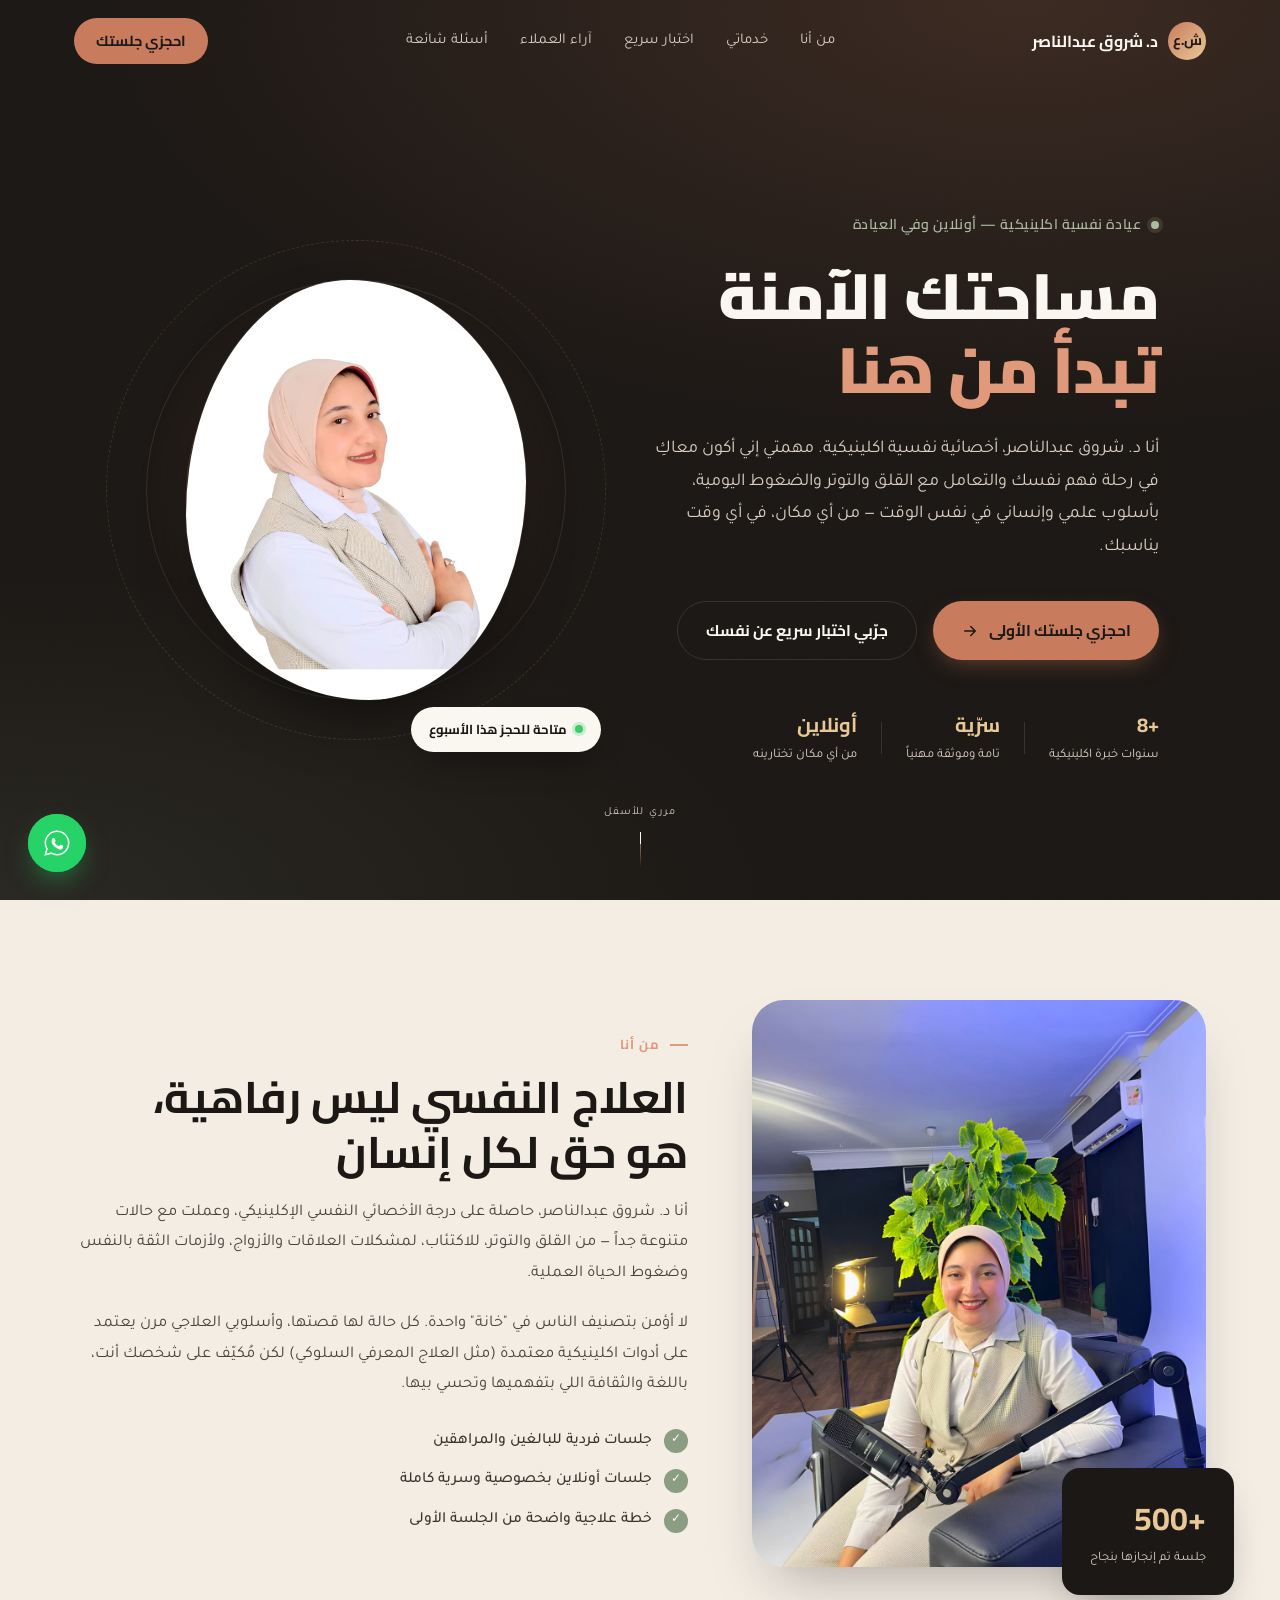
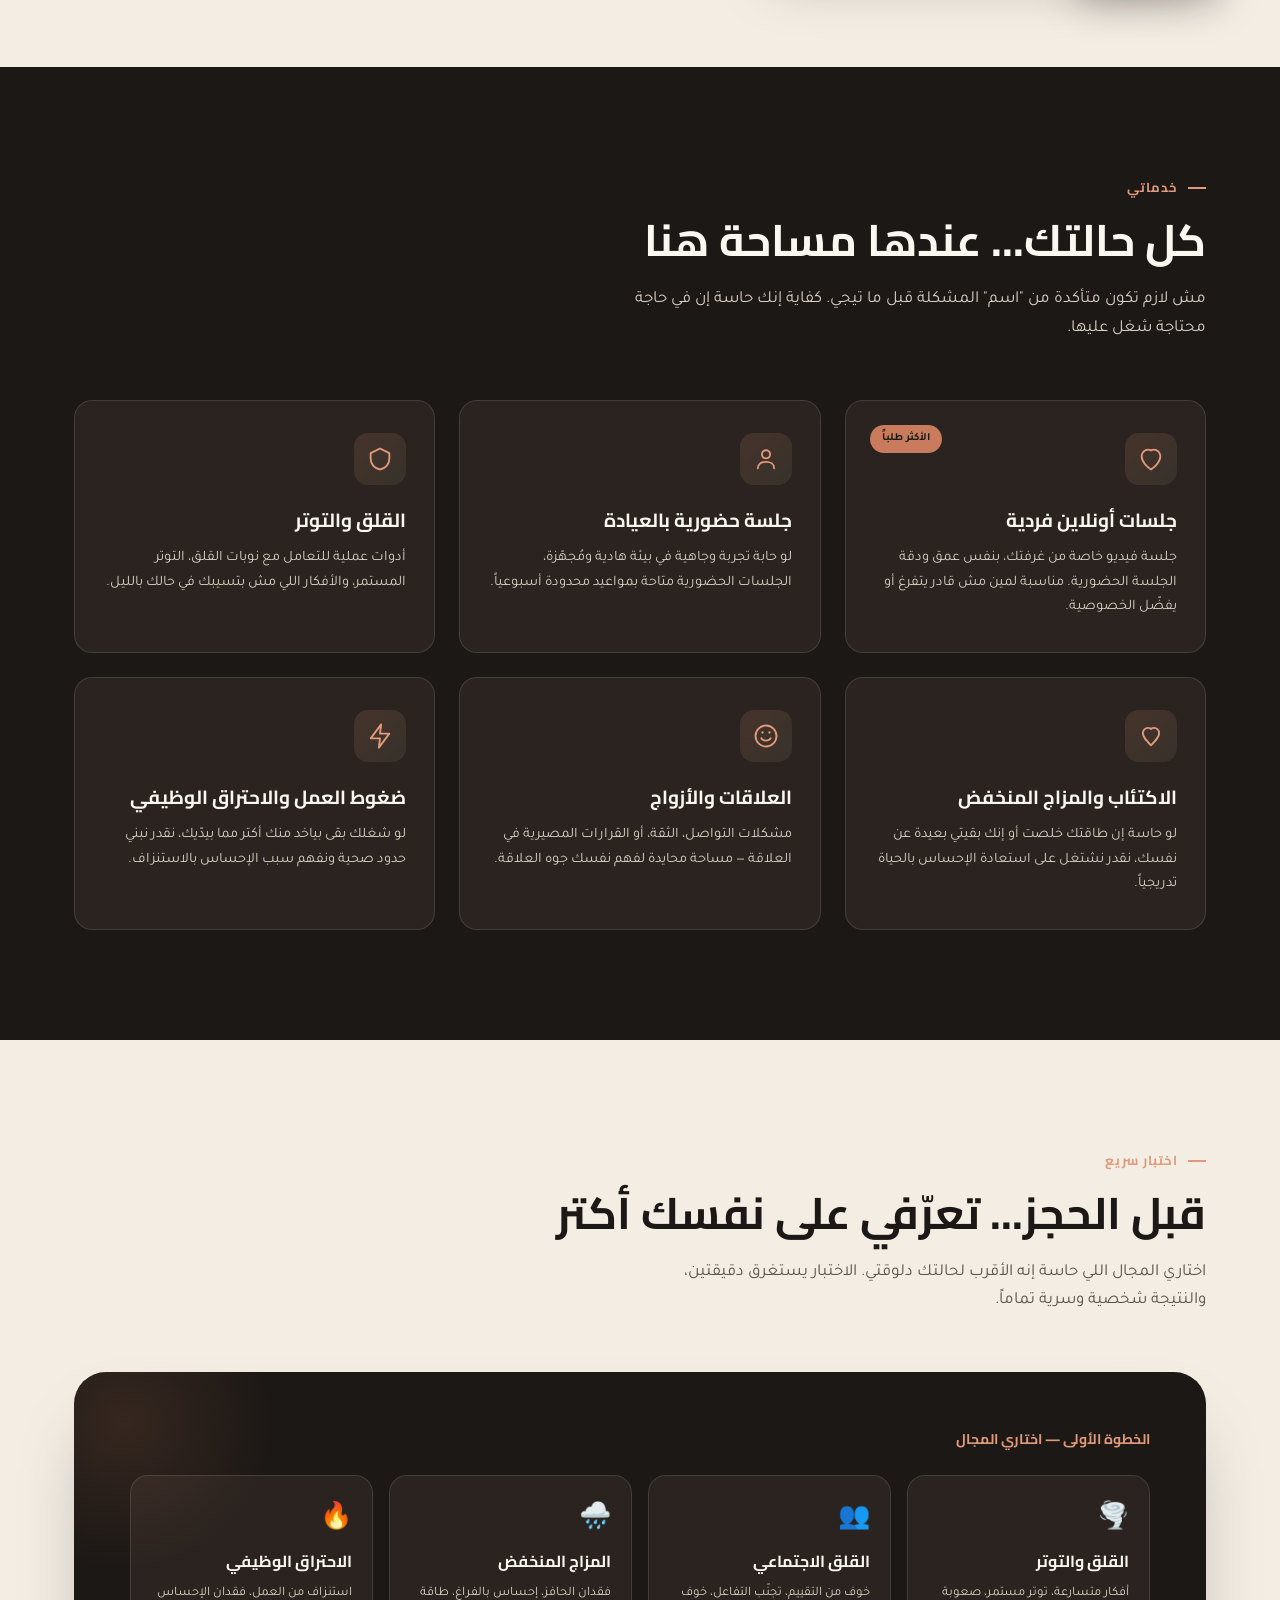
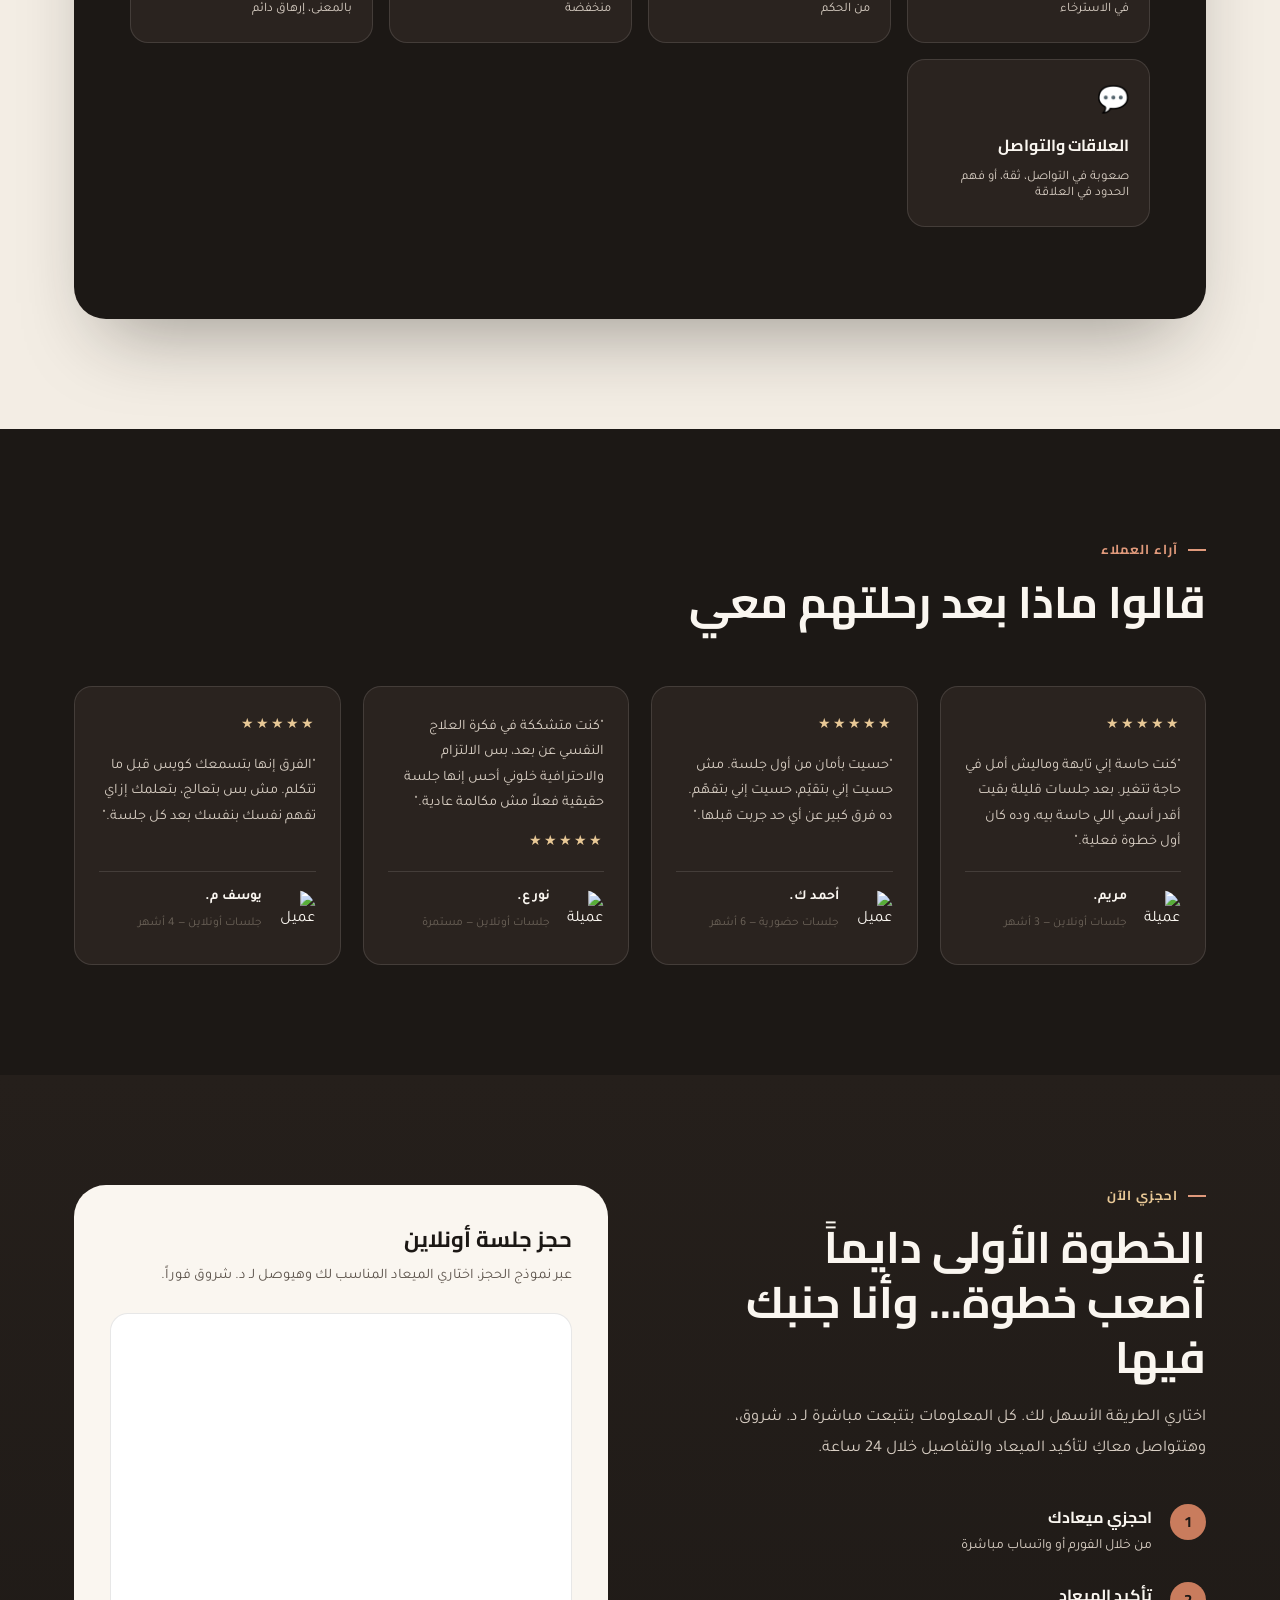
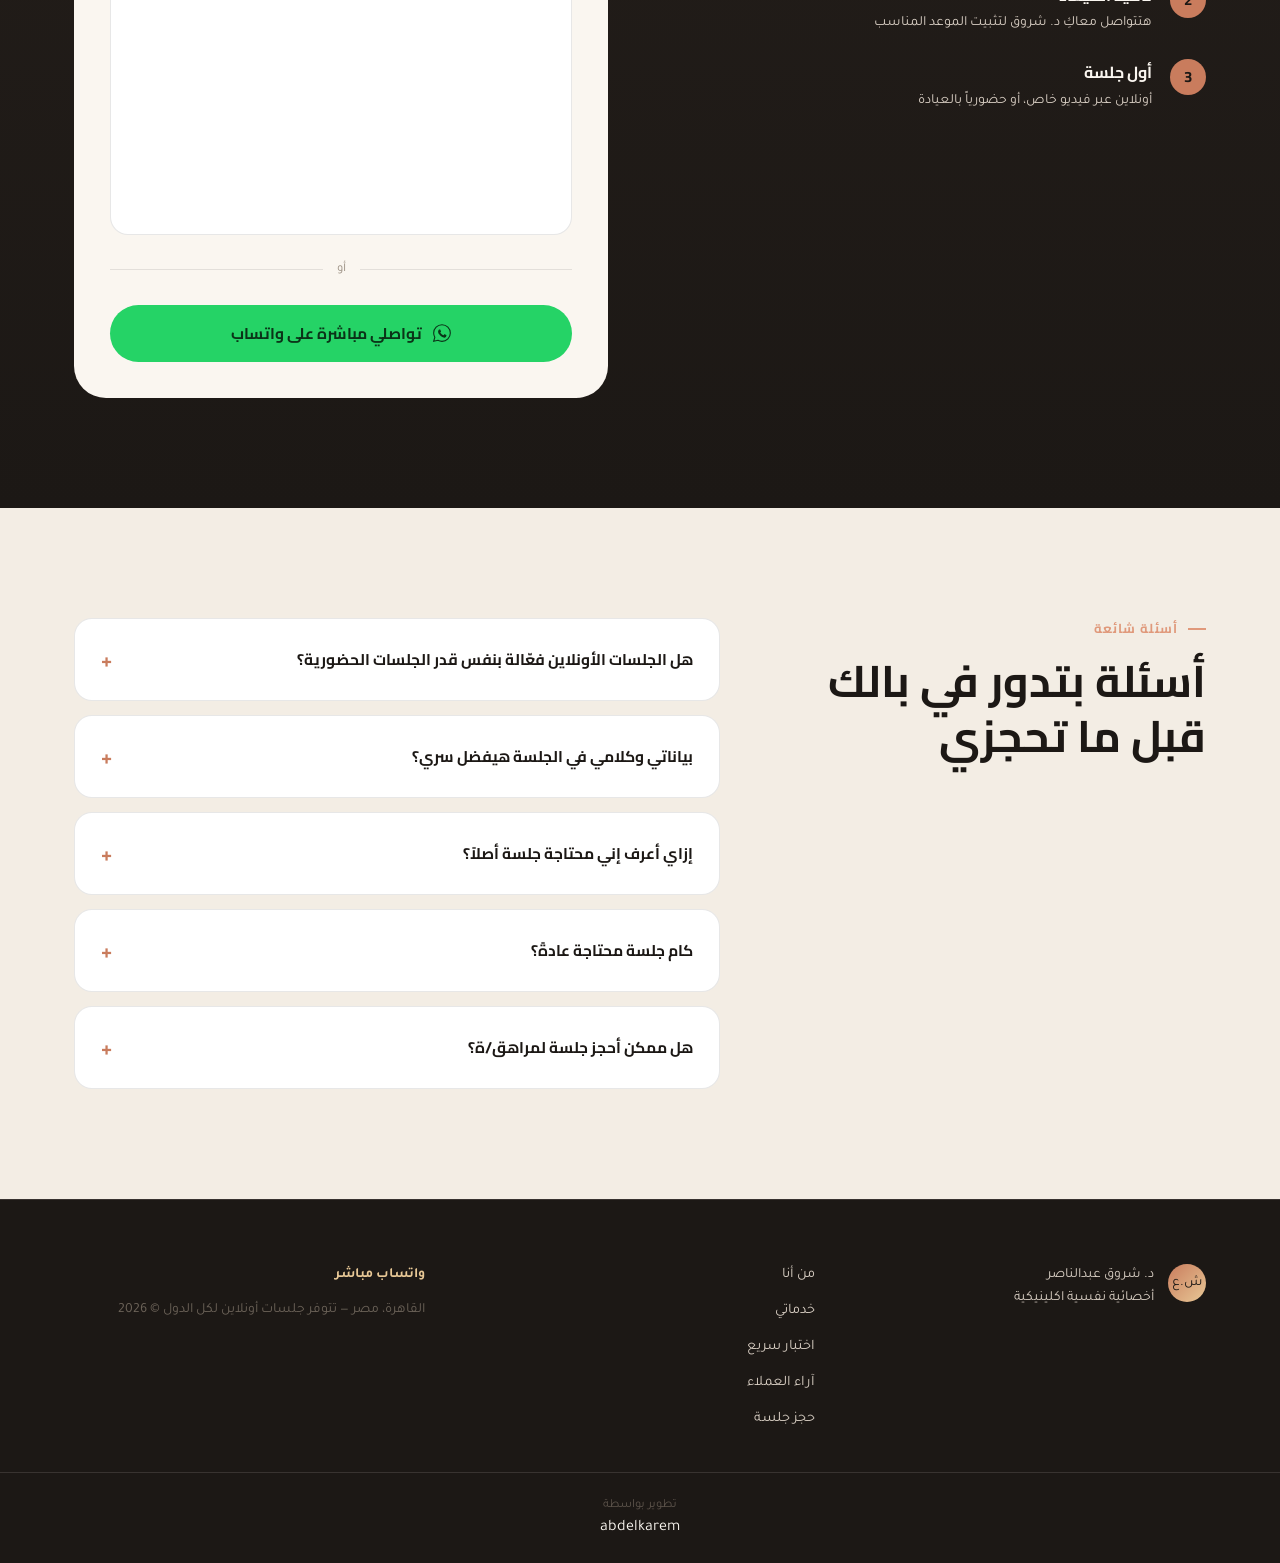
==== index.html @ 7847bb24 "first-demo first-commit" ====
<!DOCTYPE html>
<html lang="ar" dir="rtl">
<head>
<meta charset="UTF-8">
<meta name="viewport" content="width=device-width, initial-scale=1.0">
<title>د. شروق عبدالناصر | أخصائية نفسية اكلينيكية</title>
<meta name="description" content="مساحتك الآمنة للبدء من جديد. جلسات نفسية اكلينيكية أونلاين وفي العيادة مع د. شروق عبدالناصر.">
<link rel="preconnect" href="https://fonts.googleapis.com">
<link rel="preconnect" href="https://fonts.gstatic.com" crossorigin>
<link href="https://fonts.googleapis.com/css2?family=Cairo:wght@400;600;700;900&family=Tajawal:wght@300;400;500;700&display=swap" rel="stylesheet">
<link rel="stylesheet" href="style.css">
</head>
<body>

<!-- ============ شريط التنقل ============ -->
<header class="nav" id="nav">
  <div class="nav__inner">
    <a href="#hero" class="nav__brand">
      <span class="nav__brand-mark">ش.ع</span>
      <span class="nav__brand-text">د. شروق عبدالناصر</span>
    </a>
    <nav class="nav__links" id="navLinks">
      <a href="#about">من أنا</a>
      <a href="#services">خدماتي</a>
      <a href="#assessment">اختبار سريع</a>
      <a href="#testimonials">آراء العملاء</a>
      <a href="#faq">أسئلة شائعة</a>
    </nav>
    <a href="#booking" class="nav__cta">احجزي جلستك</a>
    <button class="nav__burger" id="navBurger" aria-label="القائمة" aria-expanded="false">
      <span></span><span></span><span></span>
    </button>
  </div>
</header>

<!-- ============ الهيرو ============ -->
<section class="hero" id="hero">
  <div class="hero__noise"></div>
  <div class="hero__inner">

    <div class="hero__text">
      <p class="hero__eyebrow">عيادة نفسية اكلينيكية — أونلاين وفي العيادة</p>
      <h1 class="hero__title">
        مساحتك الآمنة<br>
        <span class="hero__title-accent">تبدأ من هنا</span>
      </h1>
      <p class="hero__lead">
        أنا د. شروق عبدالناصر، أخصائية نفسية اكلينيكية. مهمتي إني أكون معاكِ في رحلة فهم نفسك والتعامل مع القلق والتوتر والضغوط اليومية، بأسلوب علمي وإنساني في نفس الوقت — من أي مكان، في أي وقت يناسبك.
      </p>
      <div class="hero__actions">
        <a href="#booking" class="btn btn--primary">
          <span>احجزي جلستك الأولى</span>
          <svg width="18" height="18" viewBox="0 0 24 24" fill="none"><path d="M5 12h14M13 6l6 6-6 6" stroke="currentColor" stroke-width="2" stroke-linecap="round" stroke-linejoin="round"/></svg>
        </a>
        <a href="#assessment" class="btn btn--ghost">جرّبي اختبار سريع عن نفسك</a>
      </div>
      <div class="hero__trust">
        <div class="hero__trust-item">
          <strong>+8</strong>
          <span>سنوات خبرة اكلينيكية</span>
        </div>
        <div class="hero__trust-divider"></div>
        <div class="hero__trust-item">
          <strong>سرّية</strong>
          <span>تامة وموثقة مهنياً</span>
        </div>
        <div class="hero__trust-divider"></div>
        <div class="hero__trust-item">
          <strong>أونلاين</strong>
          <span>من أي مكان تختارينه</span>
        </div>
      </div>
    </div>

    <div class="hero__visual">
      <div class="hero__rings" aria-hidden="true">
        <span class="ring ring--1"></span>
        <span class="ring ring--2"></span>
        <span class="ring ring--3"></span>
      </div>
      <div class="hero__portrait">
        <!-- ============================================= -->
        <!-- 🖼️ ضعي صورة الأخصائية هنا (استبدلي src) -->
        <!-- المقاس المثالي: صورة بورتريه عمودية بخلفية محايدة -->
        <!-- ============================================= -->
        <img src="1.jpg" alt="د. شروق عبدالناصر، أخصائية نفسية اكلينيكية" id="heroPortrait">
        <div class="hero__portrait-glow"></div>
      </div>
      <div class="hero__badge">
        <span class="hero__badge-dot"></span>
        متاحة للحجز هذا الأسبوع
      </div>
    </div>

  </div>
  <div class="hero__scroll-hint">
    <span>مرري للأسفل</span>
    <div class="hero__scroll-line"></div>
  </div>
</section>

<!-- ============ من أنا ============ -->
<section class="about" id="about">
  <div class="section-inner about__grid">
    <div class="about__media">
      <div class="about__media-frame">
        <img src="2.jpg" alt="جلسة استشارة نفسية">
      </div>
      <div class="about__stat-card">
        <strong>+500</strong>
        <span>جلسة تم إنجازها بنجاح</span>
      </div>
    </div>
    <div class="about__content">
      <p class="section-eyebrow">من أنا</p>
      <h2 class="section-title">العلاج النفسي ليس رفاهية،<br>هو حق لكل إنسان</h2>
      <p class="about__text">
        أنا د. شروق عبدالناصر، حاصلة على درجة الأخصائي النفسي الإكلينيكي، وعملت مع حالات متنوعة جداً — من القلق والتوتر، للاكتئاب، لمشكلات العلاقات والأزواج، ولأزمات الثقة بالنفس وضغوط الحياة العملية.
      </p>
      <p class="about__text">
        لا أؤمن بتصنيف الناس في "خانة" واحدة. كل حالة لها قصتها، وأسلوبي العلاجي مرن يعتمد على أدوات اكلينيكية معتمدة (مثل العلاج المعرفي السلوكي) لكن مُكيّف على شخصك أنت، باللغة والثقافة اللي بتفهميها وتحسي بيها.
      </p>
      <ul class="about__list">
        <li><span class="about__list-icon">✓</span> جلسات فردية للبالغين والمراهقين</li>
        <li><span class="about__list-icon">✓</span> جلسات أونلاين بخصوصية وسرية كاملة</li>
        <li><span class="about__list-icon">✓</span> خطة علاجية واضحة من الجلسة الأولى</li>
      </ul>
    </div>
  </div>
</section>

<!-- ============ الخدمات ============ -->
<section class="services" id="services">
  <div class="section-inner">
    <div class="section-head">
      <p class="section-eyebrow">خدماتي</p>
      <h2 class="section-title">كل حالتك... عندها مساحة هنا</h2>
      <p class="section-sub">مش لازم تكون متأكدة من "اسم" المشكلة قبل ما تيجي. كفاية إنك حاسة إن في حاجة محتاجة شغل عليها.</p>
    </div>

    <div class="services__grid">
      <article class="service-card">
        <div class="service-card__icon">
          <svg width="28" height="28" viewBox="0 0 24 24" fill="none"><path d="M12 21C12 21 4 16 4 9.5C4 6.5 6.5 4 9.5 4C10.9 4 12 4.8 12 4.8C12 4.8 13.1 4 14.5 4C17.5 4 20 6.5 20 9.5C20 16 12 21 12 21Z" stroke="currentColor" stroke-width="1.6" stroke-linejoin="round"/></svg>
        </div>
        <h3>جلسات أونلاين فردية</h3>
        <p>جلسة فيديو خاصة من غرفتك، بنفس عمق ودقة الجلسة الحضورية. مناسبة لمين مش قادر يتفرغ أو يفضّل الخصوصية.</p>
        <span class="service-card__tag">الأكثر طلباً</span>
      </article>

      <article class="service-card">
        <div class="service-card__icon">
          <svg width="28" height="28" viewBox="0 0 24 24" fill="none"><circle cx="12" cy="8" r="3.5" stroke="currentColor" stroke-width="1.6"/><path d="M5 20C5 16.5 8 14.5 12 14.5C16 14.5 19 16.5 19 20" stroke="currentColor" stroke-width="1.6" stroke-linecap="round"/></svg>
        </div>
        <h3>جلسة حضورية بالعيادة</h3>
        <p>لو حابة تجربة وجاهية في بيئة هادية ومُجهّزة، الجلسات الحضورية متاحة بمواعيد محدودة أسبوعياً.</p>
      </article>

      <article class="service-card">
        <div class="service-card__icon">
          <svg width="28" height="28" viewBox="0 0 24 24" fill="none"><path d="M12 3L4 7V12C4 16.5 7.5 20.2 12 21C16.5 20.2 20 16.5 20 12V7L12 3Z" stroke="currentColor" stroke-width="1.6" stroke-linejoin="round"/></svg>
        </div>
        <h3>القلق والتوتر</h3>
        <p>أدوات عملية للتعامل مع نوبات القلق، التوتر المستمر، والأفكار اللي مش بتسيبك في حالك بالليل.</p>
      </article>

      <article class="service-card">
        <div class="service-card__icon">
          <svg width="28" height="28" viewBox="0 0 24 24" fill="none"><path d="M12 20C16 16 19 13 19 9.5C19 7 17 5 14.5 5C13 5 12 6 12 6C12 6 11 5 9.5 5C7 5 5 7 5 9.5C5 13 8 16 12 20Z" stroke="currentColor" stroke-width="1.6" stroke-linejoin="round"/></svg>
        </div>
        <h3>الاكتئاب والمزاج المنخفض</h3>
        <p>لو حاسة إن طاقتك خلصت أو إنك بقيتي بعيدة عن نفسك، نقدر نشتغل على استعادة الإحساس بالحياة تدريجياً.</p>
      </article>

      <article class="service-card">
        <div class="service-card__icon">
          <svg width="28" height="28" viewBox="0 0 24 24" fill="none"><path d="M8 14C8 14 9.5 16 12 16C14.5 16 16 14 16 14" stroke="currentColor" stroke-width="1.6" stroke-linecap="round"/><circle cx="9" cy="9" r="1" fill="currentColor"/><circle cx="15" cy="9" r="1" fill="currentColor"/><circle cx="12" cy="12" r="9" stroke="currentColor" stroke-width="1.6"/></svg>
        </div>
        <h3>العلاقات والأزواج</h3>
        <p>مشكلات التواصل، الثقة، أو القرارات المصيرية في العلاقة — مساحة محايدة لفهم نفسك جوه العلاقة.</p>
      </article>

      <article class="service-card">
        <div class="service-card__icon">
          <svg width="28" height="28" viewBox="0 0 24 24" fill="none"><path d="M13 2L4 14H12L11 22L20 10H12L13 2Z" stroke="currentColor" stroke-width="1.6" stroke-linejoin="round"/></svg>
        </div>
        <h3>ضغوط العمل والاحتراق الوظيفي</h3>
        <p>لو شغلك بقى بياخد منك أكتر مما بيدّيك، نقدر نبني حدود صحية ونفهم سبب الإحساس بالاستنزاف.</p>
      </article>
    </div>
  </div>
</section>

<!-- ============ اختبار الوعي النفسي ============ -->
<section class="assessment" id="assessment">
  <div class="section-inner">
    <div class="section-head">
      <p class="section-eyebrow">اختبار سريع</p>
      <h2 class="section-title">قبل الحجز... تعرّفي على نفسك أكتر</h2>
      <p class="section-sub">اختاري المجال اللي حاسة إنه الأقرب لحالتك دلوقتي. الاختبار يستغرق دقيقتين، والنتيجة شخصية وسرية تماماً.</p>
    </div>

    <div class="assess__card" id="assessCard">

      <!-- الخطوة 1: اختيار المجال -->
      <div class="assess__step assess__step--active" data-step="topics">
        <p class="assess__step-label">الخطوة الأولى — اختاري المجال</p>
        <div class="topics__grid" id="topicsGrid">
          <!-- يتم حقنها بالـ JS -->
        </div>
      </div>

      <!-- الخطوة 2: الأسئلة -->
      <div class="assess__step" data-step="questions">
        <div class="assess__progress">
          <div class="assess__progress-bar" id="progressBar"></div>
        </div>
        <p class="assess__q-counter" id="qCounter">سؤال 1 من 5</p>
        <h3 class="assess__question" id="questionText"></h3>
        <div class="assess__options" id="optionsContainer"></div>
      </div>

      <!-- الخطوة 3: بيانات + نتيجة -->
      <div class="assess__step" data-step="result">
        <div class="assess__result-icon">✦</div>
        <h3 class="assess__result-title" id="resultTitle"></h3>
        <p class="assess__result-text" id="resultText"></p>

        <form class="assess__form" id="assessForm">
          <p class="assess__form-label">سجّلي اسمك ورقمك، وهنوصّل النتيجة لـ د. شروق مباشرة على واتساب لمتابعتك:</p>
          <div class="assess__form-row">
            <input type="text" id="userName" placeholder="اسمك" required>
            <input type="tel" id="userPhone" placeholder="رقم موبايلك (واتساب)" required>
          </div>
          <button type="submit" class="btn btn--primary btn--full">
            <span>أرسلي النتيجة واحجزي تواصل مع د. شروق</span>
            <svg width="18" height="18" viewBox="0 0 24 24" fill="currentColor"><path d="M17.5 14.4c-.3-.1-1.7-.8-2-1-.2-.1-.4-.1-.6.1-.2.2-.6.8-.8 1-.1.2-.3.2-.5.1-1.5-.7-2.5-1.3-3.5-2.9-.1-.2-.1-.4 0-.5.2-.2.5-.5.6-.7.2-.3.1-.5 0-.7l-.7-1.7c-.2-.4-.4-.4-.6-.4h-.5c-.2 0-.5.1-.7.4-.2.3-.9 1-.9 2.3 0 1.4 1 2.7 1.1 2.9 1.5 2.1 3.3 3.4 5.6 4.2.6.2 1 .2 1.4.1.4-.1 1.3-.5 1.5-1 .2-.5.2-.9.1-1z"/><path d="M12 2C6.5 2 2 6.5 2 12c0 1.9.5 3.6 1.4 5.1L2 22l5.1-1.3C8.5 21.5 10.2 22 12 22c5.5 0 10-4.5 10-10S17.5 2 12 2z" fill="none" stroke="currentColor" stroke-width="1.3"/></svg>
          </button>
          <p class="assess__form-note">بياناتك تُحفظ بسرية تامة ولا تُستخدم إلا لمتابعة حالتك.</p>
        </form>
      </div>

      <div class="assess__nav">
        <button class="assess__back" id="assessBack" type="button">← رجوع</button>
        <button class="assess__restart" id="assessRestart" type="button">إعادة الاختبار من البداية</button>
      </div>
    </div>
  </div>
</section>

<!-- ============ آراء العملاء ============ -->
<section class="testimonials" id="testimonials">
  <div class="section-inner">
    <div class="section-head">
      <p class="section-eyebrow">آراء العملاء</p>
      <h2 class="section-title">قالوا ماذا بعد رحلتهم معي</h2>
    </div>

    <div class="testimonials__track" id="testiTrack">
      <article class="testi-card">
        <div class="testi-card__stars">★★★★★</div>
        <p class="testi-card__text">"كنت حاسة إني تايهة وماليش أمل في حاجة تتغير. بعد جلسات قليلة بقيت أقدر أسمي اللي حاسة بيه، وده كان أول خطوة فعلية."</p>
        <div class="testi-card__person">
          <img src="https://images.unsplash.com/photo-1494790108377-be9c29b29330?w=150&q=80" alt="عميلة">
          <div><strong>مريم.</strong><span>جلسات أونلاين — 3 أشهر</span></div>
        </div>
      </article>
      <article class="testi-card">
        <div class="testi-card__stars">★★★★★</div>
        <p class="testi-card__text">"حسيت بأمان من أول جلسة. مش حسيت إني بتقيّم، حسيت إني بتفهّم. ده فرق كبير عن أي حد جربت قبلها."</p>
        <div class="testi-card__person">
          <img src="https://images.unsplash.com/photo-1517841905240-472988babdf9?w=150&q=80" alt="عميل">
          <div><strong>أحمد ك.</strong><span>جلسات حضورية — 6 أشهر</span></div>
        </div>
      </article>
      <article class="testi-card">
        <div class="testi-card__text">"كنت متشككة في فكرة العلاج النفسي عن بعد، بس الالتزام والاحترافية خلوني أحس إنها جلسة حقيقية فعلاً مش مكالمة عادية."</div>
        <div class="testi-card__stars">★★★★★</div>
        <div class="testi-card__person">
          <img src="https://images.unsplash.com/photo-1500648767791-00dcc994a43e?w=150&q=80" alt="عميلة">
          <div><strong>نور ع.</strong><span>جلسات أونلاين — مستمرة</span></div>
        </div>
      </article>
      <article class="testi-card">
        <div class="testi-card__stars">★★★★★</div>
        <p class="testi-card__text">"الفرق إنها بتسمعك كويس قبل ما تتكلم. مش بس بتعالج، بتعلمك إزاي تفهم نفسك بنفسك بعد كل جلسة."</p>
        <div class="testi-card__person">
          <img src="https://images.unsplash.com/photo-1438761681033-6461ffad8d80?w=150&q=80" alt="عميل">
          <div><strong>يوسف م.</strong><span>جلسات أونلاين — 4 أشهر</span></div>
        </div>
      </article>
    </div>
  </div>
</section>

<!-- ============ الحجز ============ -->
<section class="booking" id="booking">
  <div class="section-inner booking__grid">
    <div class="booking__content">
      <p class="section-eyebrow section-eyebrow--light">احجزي الآن</p>
      <h2 class="section-title section-title--light">الخطوة الأولى دايماً<br>أصعب خطوة... وأنا جنبك فيها</h2>
      <p class="booking__text">
        اختاري الطريقة الأسهل لك. كل المعلومات بتتبعت مباشرة لـ د. شروق، وهتتواصل معاكِ لتأكيد الميعاد والتفاصيل خلال 24 ساعة.
      </p>

      <div class="booking__steps">
        <div class="booking__step">
          <span class="booking__step-num">1</span>
          <div>
            <strong>احجزي ميعادك</strong>
            <p>من خلال الفورم أو واتساب مباشرة</p>
          </div>
        </div>
        <div class="booking__step">
          <span class="booking__step-num">2</span>
          <div>
            <strong>تأكيد الميعاد</strong>
            <p>هتتواصل معاكِ د. شروق لتثبيت الموعد المناسب</p>
          </div>
        </div>
        <div class="booking__step">
          <span class="booking__step-num">3</span>
          <div>
            <strong>أول جلسة</strong>
            <p>أونلاين عبر فيديو خاص، أو حضورياً بالعيادة</p>
          </div>
        </div>
      </div>
    </div>

    <div class="booking__panel">
      <h3>حجز جلسة أونلاين</h3>
      <p>عبر نموذج الحجز، اختاري الميعاد المناسب لك وهيوصل لـ د. شروق فوراً.</p>

      <!-- ===================================================== -->
      <!-- 📋 ضعي هنا رابط Google Form الخاص بالحجز في خاصية src -->
      <!-- ===================================================== -->
      <div class="booking__form-embed">
        <iframe
          id="bookingFormFrame"
          src="https://docs.google.com/forms/d/e/PLACEHOLDER_FORM_ID/viewform?embedded=true"
          width="100%" height="520" frameborder="0" marginheight="0" marginwidth="0">
          جارِ تحميل النموذج…
        </iframe>
      </div>

      <div class="booking__divider"><span>أو</span></div>

      <a href="#" class="btn btn--whatsapp btn--full" id="bookingWhatsappBtn">
        <svg width="20" height="20" viewBox="0 0 24 24" fill="currentColor"><path d="M17.5 14.4c-.3-.1-1.7-.8-2-1-.2-.1-.4-.1-.6.1-.2.2-.6.8-.8 1-.1.2-.3.2-.5.1-1.5-.7-2.5-1.3-3.5-2.9-.1-.2-.1-.4 0-.5.2-.2.5-.5.6-.7.2-.3.1-.5 0-.7l-.7-1.7c-.2-.4-.4-.4-.6-.4h-.5c-.2 0-.5.1-.7.4-.2.3-.9 1-.9 2.3 0 1.4 1 2.7 1.1 2.9 1.5 2.1 3.3 3.4 5.6 4.2.6.2 1 .2 1.4.1.4-.1 1.3-.5 1.5-1 .2-.5.2-.9.1-1z"/><path d="M12 2C6.5 2 2 6.5 2 12c0 1.9.5 3.6 1.4 5.1L2 22l5.1-1.3C8.5 21.5 10.2 22 12 22c5.5 0 10-4.5 10-10S17.5 2 12 2z" fill="none" stroke="currentColor" stroke-width="1.3"/></svg>
        <span>تواصلي مباشرة على واتساب</span>
      </a>
    </div>
  </div>
</section>

<!-- ============ أسئلة شائعة ============ -->
<section class="faq" id="faq">
  <div class="section-inner faq__grid">
    <div class="faq__head">
      <p class="section-eyebrow">أسئلة شائعة</p>
      <h2 class="section-title">أسئلة بتدور في بالك<br>قبل ما تحجزي</h2>
    </div>
    <div class="faq__list" id="faqList">
      <div class="faq__item">
        <button class="faq__q">
          هل الجلسات الأونلاين فعّالة بنفس قدر الجلسات الحضورية؟
          <span class="faq__icon">+</span>
        </button>
        <div class="faq__a"><p>نعم. الدراسات الحديثة أثبتت إن العلاج النفسي عن بعد بنفس فاعلية الجلسات الحضورية في أغلب الحالات، طالما الاتصال مستقر والخصوصية متوفرة. كثير من عملائي بيفضلوا الأونلاين لمرونته وراحته.</p></div>
      </div>
      <div class="faq__item">
        <button class="faq__q">
          بياناتي وكلامي في الجلسة هيفضل سري؟
          <span class="faq__icon">+</span>
        </button>
        <div class="faq__a"><p>السرية المهنية هي أساس العلاقة العلاجية. كل ما يُقال في الجلسة لا يُشارك مع أي طرف ثالث إلا في حالات استثنائية ينظمها القانون والأخلاقيات المهنية (مثل وجود خطر مباشر على حياة)، وسيتم توضيح ذلك بالتفصيل في الجلسة الأولى.</p></div>
      </div>
      <div class="faq__item">
        <button class="faq__q">
          إزاي أعرف إني محتاجة جلسة أصلاً؟
          <span class="faq__icon">+</span>
        </button>
        <div class="faq__a"><p>لو حاسة إن شيء في حياتك بيأثر على نومك، علاقاتك، أو أدائك اليومي بشكل مستمر — مش لازم تنتظري الأمور "تتفاقم". جربي اختبار الوعي السريع في الموقع لو محتاجة نقطة بداية لفهم حالتك.</p></div>
      </div>
      <div class="faq__item">
        <button class="faq__q">
          كام جلسة محتاجة عادةً؟
          <span class="faq__icon">+</span>
        </button>
        <div class="faq__a"><p>يختلف من حالة لأخرى. بعض الحالات بتحتاج جلسات محدودة لأزمة عابرة، وبعضها رحلة أطول. في الجلسة الأولى بنحدد معاً خطة تقريبية ونراجعها بشكل مستمر.</p></div>
      </div>
      <div class="faq__item">
        <button class="faq__q">
          هل ممكن أحجز جلسة لمراهق/ة؟
          <span class="faq__icon">+</span>
        </button>
        <div class="faq__a"><p>نعم، بشرط موافقة ولي الأمر والتواصل المسبق لتحديد الاحتياج بدقة قبل أول جلسة.</p></div>
      </div>
    </div>
  </div>
</section>

<!-- ============ فوتر ============ -->
<footer class="footer">
  <div class="section-inner footer__grid">
    <div class="footer__brand">
      <span class="nav__brand-mark">ش.ع</span>
      <p>د. شروق عبدالناصر<br>أخصائية نفسية اكلينيكية</p>
    </div>
    <div class="footer__links">
      <a href="#about">من أنا</a>
      <a href="#services">خدماتي</a>
      <a href="#assessment">اختبار سريع</a>
      <a href="#testimonials">آراء العملاء</a>
      <a href="#booking">حجز جلسة</a>
    </div>
    <div class="footer__contact">
      <a href="#" id="footerWhatsapp">واتساب مباشر</a>
      <span>القاهرة، مصر — تتوفر جلسات أونلاين لكل الدول © 2026 </span>
    </div>
  </div>
  <div class="footer__bottom">
    <p>تطوير بواسطة  </p>
    <a href="https://abdelkareem-portfolio.vercel.app">abdelkarem</a>
  </div>
</footer>

<!-- ============ زرار واتساب العائم ============ -->
<a href="#" class="float-whatsapp" id="floatWhatsapp" aria-label="تواصلي عبر واتساب" target="_blank" rel="noopener">
  <svg width="28" height="28" viewBox="0 0 24 24" fill="currentColor"><path d="M17.5 14.4c-.3-.1-1.7-.8-2-1-.2-.1-.4-.1-.6.1-.2.2-.6.8-.8 1-.1.2-.3.2-.5.1-1.5-.7-2.5-1.3-3.5-2.9-.1-.2-.1-.4 0-.5.2-.2.5-.5.6-.7.2-.3.1-.5 0-.7l-.7-1.7c-.2-.4-.4-.4-.6-.4h-.5c-.2 0-.5.1-.7.4-.2.3-.9 1-.9 2.3 0 1.4 1 2.7 1.1 2.9 1.5 2.1 3.3 3.4 5.6 4.2.6.2 1 .2 1.4.1.4-.1 1.3-.5 1.5-1 .2-.5.2-.9.1-1z"/><path d="M12 2C6.5 2 2 6.5 2 12c0 1.9.5 3.6 1.4 5.1L2 22l5.1-1.3C8.5 21.5 10.2 22 12 22c5.5 0 10-4.5 10-10S17.5 2 12 2z" fill="none" stroke="currentColor" stroke-width="1.3"/></svg>
  <span class="float-whatsapp__pulse"></span>
</a>

<script src="script.js"></script>
</body>
</html>
---- style.css ----
/* =================================================================
   TOKENS — نظام التصميم
   ================================================================= */
:root{
  /* الألوان */
  --ink:        #1C1815;   /* خلفية أساسية - حبر دافئ غامق */
  --ink-soft:   #251F1B;   /* خلفية ثانوية أفتح قليلاً */
  --ink-card:   #2A231F;   /* خلفية الكروت */
  --cream:      #FAF6F0;   /* النص الأساسي على الغامق */
  --cream-dim:  #D9CFC4;   /* نص ثانوي على الغامق */
  --clay:       #C97C5D;   /* تيراكوتا - اللون الأساسي */
  --clay-light: #E0997B;
  --clay-dark:  #A8603F;
  --sage:       #8B9D83;   /* أخضر زيتوني هادئ - لون ثانوي */
  --sage-light: #ACBBA2;
  --sand:       #E8C896;   /* ذهبي ترابي للتفاصيل */
  --paper:      #F3EDE4;   /* خلفية فاتحة للأقسام النهارية */
  --paper-warm: #ECE3D6;
  --line:       rgba(250,246,240,0.12);
  --line-soft:  rgba(28,24,21,0.1);

  /* الخطوط */
  --font-display: 'Cairo', 'Tajawal', sans-serif;
  --font-body:    'Tajawal', 'Cairo', sans-serif;

  /* الإيقاع */
  --container: 1180px;
  --radius-sm: 10px;
  --radius-md: 18px;
  --radius-lg: 32px;
  --ease: cubic-bezier(.22,.85,.32,1);
}

*{margin:0;padding:0;box-sizing:border-box;}

html{scroll-behavior:smooth;}

@media (prefers-reduced-motion: reduce){
  html{scroll-behavior:auto;}
  *{animation-duration:0.01ms !important; animation-iteration-count:1 !important; transition-duration:0.01ms !important;}
}

body{
  font-family:var(--font-body);
  background:var(--ink);
  color:var(--cream);
  line-height:1.65;
  overflow-x:hidden;
  font-size:16px;
}

img{max-width:100%;display:block;}
a{color:inherit;text-decoration:none;}
button{font-family:inherit;cursor:pointer;border:none;background:none;}
ul{list-style:none;}

:focus-visible{
  outline:2px solid var(--sand);
  outline-offset:3px;
  border-radius:4px;
}

.section-inner{
  max-width:var(--container);
  margin:0 auto;
  padding:0 24px;
}

.section-eyebrow{
  font-family:var(--font-display);
  font-weight:700;
  font-size:13px;
  letter-spacing:0.08em;
  color:var(--clay-light);
  text-transform:uppercase;
  margin-bottom:14px;
  display:inline-block;
  position:relative;
  padding-right:28px;
}
.section-eyebrow::before{
  content:"";
  position:absolute;
  right:0;
  top:50%;
  width:18px;
  height:2px;
  background:var(--clay-light);
  transform:translateY(-50%);
}
.section-eyebrow--light{ color:var(--sand); }

.section-title{
  font-family:var(--font-display);
  font-weight:700;
  font-size:clamp(28px, 4vw, 44px);
  line-height:1.25;
  color:var(--ink);
  margin-bottom:18px;
}
.section-title--light{ color:var(--cream); }

.section-sub{
  font-size:17px;
  color:#5c534b;
  max-width:580px;
  line-height:1.7;
}

.section-head{
  margin-bottom:56px;
}

/* =================================================================
   أزرار
   ================================================================= */
.btn{
  display:inline-flex;
  align-items:center;
  gap:10px;
  font-family:var(--font-display);
  font-weight:700;
  font-size:15.5px;
  padding:16px 28px;
  border-radius:100px;
  transition:transform .35s var(--ease), box-shadow .35s var(--ease), background .35s var(--ease);
  white-space:nowrap;
}
.btn svg{ transition:transform .3s var(--ease); }
.btn:hover{ transform:translateY(-2px); }
.btn:hover svg{ transform:translateX(-3px); }

.btn--primary{
  background:var(--clay);
  color:var(--ink);
  box-shadow:0 8px 24px -8px rgba(201,124,93,0.5);
}
.btn--primary:hover{
  background:var(--clay-light);
  box-shadow:0 12px 32px -8px rgba(201,124,93,0.65);
}

.btn--ghost{
  background:transparent;
  color:var(--cream);
  border:1.5px solid var(--line);
}
.btn--ghost:hover{
  border-color:var(--clay-light);
  color:var(--clay-light);
}

.btn--whatsapp{
  background:#25D366;
  color:#0b3318;
  justify-content:center;
}
.btn--whatsapp:hover{ background:#2fe077; }

.btn--full{ width:100%; justify-content:center; }

/* =================================================================
   نافيجيشن
   ================================================================= */
.nav{
  position:fixed;
  top:0; left:0; right:0;
  z-index:100;
  padding:18px 0;
  transition:background .4s var(--ease), padding .4s var(--ease), backdrop-filter .4s var(--ease);
}
.nav.is-scrolled{
  background:rgba(28,24,21,0.82);
  backdrop-filter:blur(14px) saturate(140%);
  padding:12px 0;
  border-bottom:1px solid var(--line);
}
.nav__inner{
  max-width:var(--container);
  margin:0 auto;
  padding:0 24px;
  display:flex;
  align-items:center;
  justify-content:space-between;
  gap:24px;
}
.nav__brand{
  display:flex;
  align-items:center;
  gap:10px;
  font-family:var(--font-display);
  font-weight:700;
}
.nav__brand-mark{
  width:38px;height:38px;
  border-radius:50%;
  background:linear-gradient(135deg, var(--clay), var(--sand));
  color:var(--ink);
  display:flex;align-items:center;justify-content:center;
  font-size:14px;
  flex-shrink:0;
}
.nav__brand-text{ font-size:16px; color:var(--cream); }

.nav__links{
  display:flex;
  gap:32px;
  font-size:15px;
  color:var(--cream-dim);
}
.nav__links a{ position:relative; transition:color .3s; padding:4px 0; }
.nav__links a::after{
  content:"";
  position:absolute;
  bottom:0; right:0; left:0;
  height:1.5px;
  background:var(--clay-light);
  transform:scaleX(0);
  transform-origin:right;
  transition:transform .3s var(--ease);
}
.nav__links a:hover{ color:var(--cream); }
.nav__links a:hover::after{ transform:scaleX(1); }

.nav__cta{
  background:var(--clay);
  color:var(--ink);
  font-family:var(--font-display);
  font-weight:700;
  font-size:14.5px;
  padding:11px 22px;
  border-radius:100px;
  transition:background .3s, transform .3s;
  flex-shrink:0;
}
.nav__cta:hover{ background:var(--clay-light); transform:translateY(-1px); }

.nav__burger{
  display:none;
  flex-direction:column;
  gap:5px;
  padding:6px;
}
.nav__burger span{
  width:24px;height:2px;
  background:var(--cream);
  border-radius:2px;
  transition:transform .3s, opacity .3s;
}

/* =================================================================
   الهيرو
   ================================================================= */
.hero{
  position:relative;
  min-height:100vh;
  display:flex;
  flex-direction:column;
  justify-content:center;
  padding:140px 0 60px;
  background:
    radial-gradient(ellipse 120% 80% at 80% 0%, rgba(201,124,93,0.18), transparent 60%),
    radial-gradient(ellipse 100% 60% at 0% 100%, rgba(139,157,131,0.12), transparent 60%),
    var(--ink);
  overflow:hidden;
}
.hero__noise{
  position:absolute;inset:0;
  opacity:0.04;
  background-image:url("data:image/svg+xml,%3Csvg xmlns='http://www.w3.org/2000/svg' width='100' height='100'%3E%3Cfilter id='n'%3E%3CfeTurbulence type='fractalNoise' baseFrequency='0.9' numOctaves='2' stitchTiles='stitch'/%3E%3C/filter%3E%3Crect width='100%25' height='100%25' filter='url(%23n)'/%3E%3C/svg%3E");
  pointer-events:none;
  mix-blend-mode:overlay;
}
.hero__inner{
  max-width:var(--container);
  margin:0 auto;
  padding:0 24px;
  display:grid;
  grid-template-columns:1.05fr 0.95fr;
  gap:48px;
  align-items:center;
  position:relative;
  z-index:2;
}

.hero__eyebrow{
  font-family:var(--font-display);
  font-weight:600;
  font-size:14px;
  color:var(--sage-light);
  letter-spacing:0.04em;
  margin-bottom:24px;
  display:flex;
  align-items:center;
  gap:10px;
}
.hero__eyebrow::before{
  content:"";
  width:8px;height:8px;
  border-radius:50%;
  background:var(--sage-light);
  box-shadow:0 0 0 4px rgba(139,157,131,0.2);
}

.hero__title{
  font-family:var(--font-display);
  font-weight:900;
  font-size:clamp(38px, 5.6vw, 64px);
  line-height:1.15;
  color:var(--cream);
  margin-bottom:26px;
  letter-spacing:-0.01em;
}
.hero__title-accent{
  color:var(--clay-light);
  font-style:normal;
  position:relative;
}

.hero__lead{
  font-size:18px;
  color:var(--cream-dim);
  max-width:520px;
  margin-bottom:38px;
  line-height:1.8;
}

.hero__actions{
  display:flex;
  flex-wrap:wrap;
  gap:16px;
  margin-bottom:48px;
}

.hero__trust{
  display:flex;
  align-items:center;
  gap:24px;
  flex-wrap:wrap;
}
.hero__trust-item{ display:flex; flex-direction:column; gap:4px; }
.hero__trust-item strong{
  font-family:var(--font-display);
  font-size:20px;
  color:var(--sand);
}
.hero__trust-item span{
  font-size:13px;
  color:var(--cream-dim);
}
.hero__trust-divider{
  width:1px; height:32px;
  background:var(--line);
}

/* بصري الهيرو - الصورة والحلقات */
.hero__visual{
  position:relative;
  display:flex;
  align-items:center;
  justify-content:center;
  height:560px;
}

.hero__rings{
  position:absolute;
  inset:0;
  display:flex;
  align-items:center;
  justify-content:center;
  pointer-events:none;
}
.ring{
  position:absolute;
  border-radius:50%;
  border:1px solid rgba(201,124,93,0.22);
}
.ring--1{ width:340px; height:340px; animation:rotateRing 40s linear infinite; }
.ring--2{ width:420px; height:420px; border-color:rgba(139,157,131,0.18); animation:rotateRing 60s linear infinite reverse; }
.ring--3{ width:500px; height:500px; border-style:dashed; border-color:rgba(232,200,150,0.15); animation:rotateRing 80s linear infinite; }

@keyframes rotateRing{
  from{ transform:rotate(0deg); }
  to{ transform:rotate(360deg); }
}

.hero__portrait{
  position:relative;
  width:340px;
  height:420px;
  z-index:2;
}
.hero__portrait img{
  width:100%;
  height:100%;
  object-fit:cover;
  /* قص عضوي يكسر الاستطالة المعتادة للبورتريه */
  border-radius:48% 52% 46% 54% / 56% 48% 52% 44%;
  box-shadow:
    0 30px 60px -20px rgba(0,0,0,0.55),
    0 0 0 1px rgba(250,246,240,0.06);
  animation:morphPortrait 16s ease-in-out infinite;
  filter:saturate(0.94) contrast(1.04);
}
@keyframes morphPortrait{
  0%, 100%{ border-radius:48% 52% 46% 54% / 56% 48% 52% 44%; }
  33%{ border-radius:54% 46% 52% 48% / 48% 54% 46% 56%; }
  66%{ border-radius:46% 54% 48% 52% / 52% 46% 56% 48%; }
}
.hero__portrait-glow{
  position:absolute;
  inset:-30px;
  background:radial-gradient(circle, rgba(201,124,93,0.35), transparent 65%);
  filter:blur(20px);
  z-index:-1;
  opacity:0.8;
}

.hero__badge{
  position:absolute;
  bottom:18px;
  right:-10px;
  background:var(--cream);
  color:var(--ink);
  font-family:var(--font-display);
  font-weight:700;
  font-size:13px;
  padding:12px 18px;
  border-radius:100px;
  display:flex;
  align-items:center;
  gap:8px;
  box-shadow:0 16px 32px -10px rgba(0,0,0,0.4);
  z-index:3;
  animation:floatBadge 5s ease-in-out infinite;
}
@keyframes floatBadge{
  0%,100%{ transform:translateY(0); }
  50%{ transform:translateY(-8px); }
}
.hero__badge-dot{
  width:8px;height:8px;
  border-radius:50%;
  background:#3DCB6C;
  box-shadow:0 0 0 3px rgba(61,203,108,0.25);
}

.hero__scroll-hint{
  position:absolute;
  bottom:32px;
  left:50%;
  transform:translateX(-50%);
  display:flex;
  flex-direction:column;
  align-items:center;
  gap:10px;
  z-index:2;
}
.hero__scroll-hint span{
  font-size:11px;
  color:var(--cream-dim);
  letter-spacing:0.1em;
}
.hero__scroll-line{
  width:1px; height:36px;
  background:linear-gradient(to bottom, var(--clay-light), transparent);
  position:relative;
  overflow:hidden;
}
.hero__scroll-line::after{
  content:"";
  position:absolute;
  top:0; left:0; right:0;
  height:12px;
  background:var(--cream);
  animation:scrollDown 2s ease-in-out infinite;
}
@keyframes scrollDown{
  0%{ transform:translateY(-12px); opacity:0; }
  50%{ opacity:1; }
  100%{ transform:translateY(36px); opacity:0; }
}

/* =================================================================
   من أنا
   ================================================================= */
.about{
  background:var(--paper);
  padding:100px 0;
}
.about__grid{
  display:grid;
  grid-template-columns:0.85fr 1.15fr;
  gap:64px;
  align-items:center;
}
.about__media{
  position:relative;
}
.about__media-frame{
  border-radius:var(--radius-lg);
  overflow:hidden;
  aspect-ratio:4/5;
  box-shadow:0 30px 60px -24px rgba(28,24,21,0.35);
}
.about__media-frame img{
  width:100%;height:100%;object-fit:cover;
}
.about__stat-card{
  position:absolute;
  bottom:-28px;
  right:-28px;
  background:var(--ink);
  color:var(--cream);
  padding:24px 28px;
  border-radius:var(--radius-md);
  box-shadow:0 20px 40px -16px rgba(28,24,21,0.4);
}
.about__stat-card strong{
  display:block;
  font-family:var(--font-display);
  font-size:32px;
  color:var(--sand);
}
.about__stat-card span{
  font-size:13px;
  color:var(--cream-dim);
}

.about__text{
  font-size:16.5px;
  color:#4a423b;
  margin-bottom:20px;
  line-height:1.85;
}
.about__list{
  margin-top:28px;
  display:flex;
  flex-direction:column;
  gap:14px;
}
.about__list li{
  display:flex;
  align-items:center;
  gap:12px;
  font-size:15.5px;
  color:#3a332d;
  font-weight:500;
}
.about__list-icon{
  width:24px;height:24px;
  border-radius:50%;
  background:var(--sage);
  color:#fff;
  display:flex;align-items:center;justify-content:center;
  font-size:12px;
  flex-shrink:0;
}

/* =================================================================
   الخدمات
   ================================================================= */
.services{
  background:var(--ink);
  padding:110px 0;
}
.services .section-title, .services .section-sub{ color:var(--cream); }
.services .section-sub{ color:var(--cream-dim); }

.services__grid{
  display:grid;
  grid-template-columns:repeat(3, 1fr);
  gap:24px;
}
.service-card{
  background:var(--ink-card);
  border:1px solid var(--line);
  border-radius:var(--radius-md);
  padding:32px 28px;
  position:relative;
  transition:transform .4s var(--ease), border-color .4s var(--ease), background .4s var(--ease);
}
.service-card:hover{
  transform:translateY(-6px);
  border-color:rgba(201,124,93,0.4);
  background:#322B25;
}
.service-card__icon{
  width:52px;height:52px;
  border-radius:14px;
  background:linear-gradient(135deg, rgba(201,124,93,0.18), rgba(139,157,131,0.12));
  color:var(--clay-light);
  display:flex;align-items:center;justify-content:center;
  margin-bottom:20px;
}
.service-card h3{
  font-family:var(--font-display);
  font-size:19px;
  color:var(--cream);
  margin-bottom:10px;
}
.service-card p{
  font-size:14.5px;
  color:var(--cream-dim);
  line-height:1.7;
}
.service-card__tag{
  position:absolute;
  top:24px; left:24px;
  background:var(--clay);
  color:var(--ink);
  font-size:11px;
  font-weight:700;
  padding:5px 12px;
  border-radius:100px;
}

/* =================================================================
   اختبار الوعي
   ================================================================= */
.assessment{
  background:var(--paper);
  padding:110px 0;
}

.assess__card{
  background:var(--ink);
  border-radius:var(--radius-lg);
  padding:56px;
  position:relative;
  overflow:hidden;
  box-shadow:0 40px 80px -30px rgba(28,24,21,0.4);
  min-height:420px;
}
.assess__card::before{
  content:"";
  position:absolute;
  top:-100px; left:-100px;
  width:300px;height:300px;
  background:radial-gradient(circle, rgba(201,124,93,0.15), transparent 70%);
  pointer-events:none;
}

.assess__step{
  display:none;
  animation:fadeUp .5s var(--ease);
}
.assess__step--active{ display:block; }

@keyframes fadeUp{
  from{ opacity:0; transform:translateY(16px); }
  to{ opacity:1; transform:translateY(0); }
}

.assess__step-label{
  font-family:var(--font-display);
  font-weight:700;
  color:var(--clay-light);
  font-size:14px;
  margin-bottom:24px;
}

.topics__grid{
  display:grid;
  grid-template-columns:repeat(auto-fit, minmax(220px, 1fr));
  gap:16px;
}
.topic-btn{
  background:var(--ink-card);
  border:1.5px solid var(--line);
  border-radius:var(--radius-md);
  padding:24px 20px;
  text-align:right;
  color:var(--cream);
  transition:border-color .3s, transform .3s, background .3s;
  display:flex;
  flex-direction:column;
  gap:10px;
}
.topic-btn:hover{
  border-color:var(--clay-light);
  transform:translateY(-4px);
  background:#322B25;
}
.topic-btn__icon{ font-size:26px; }
.topic-btn__title{
  font-family:var(--font-display);
  font-weight:700;
  font-size:16px;
}
.topic-btn__desc{
  font-size:13px;
  color:var(--cream-dim);
}

.assess__progress{
  height:5px;
  background:var(--line);
  border-radius:100px;
  overflow:hidden;
  margin-bottom:20px;
}
.assess__progress-bar{
  height:100%;
  background:linear-gradient(90deg, var(--clay), var(--sand));
  border-radius:100px;
  transition:width .5s var(--ease);
  width:20%;
}

.assess__q-counter{
  font-size:13px;
  color:var(--cream-dim);
  margin-bottom:14px;
  font-weight:500;
}
.assess__question{
  font-family:var(--font-display);
  font-size:clamp(20px, 2.6vw, 27px);
  color:var(--cream);
  margin-bottom:32px;
  line-height:1.5;
}
.assess__options{
  display:flex;
  flex-direction:column;
  gap:12px;
}
.option-btn{
  background:var(--ink-card);
  border:1.5px solid var(--line);
  border-radius:var(--radius-sm);
  padding:18px 22px;
  text-align:right;
  color:var(--cream-dim);
  font-size:15.5px;
  transition:border-color .3s, color .3s, background .3s, transform .2s;
}
.option-btn:hover{
  border-color:var(--clay-light);
  color:var(--cream);
  background:#322B25;
  transform:translateX(-4px);
}

.assess__result-icon{
  font-size:36px;
  color:var(--sand);
  margin-bottom:20px;
}
.assess__result-title{
  font-family:var(--font-display);
  font-size:clamp(22px, 3vw, 30px);
  color:var(--cream);
  margin-bottom:14px;
}
.assess__result-text{
  color:var(--cream-dim);
  font-size:16px;
  line-height:1.8;
  max-width:600px;
  margin-bottom:32px;
}

.assess__form{ max-width:500px; }
.assess__form-label{
  font-size:14.5px;
  color:var(--cream-dim);
  margin-bottom:16px;
}
.assess__form-row{
  display:grid;
  grid-template-columns:1fr 1fr;
  gap:14px;
  margin-bottom:18px;
}
.assess__form-row input{
  background:var(--ink-card);
  border:1.5px solid var(--line);
  border-radius:var(--radius-sm);
  padding:14px 16px;
  color:var(--cream);
  font-family:var(--font-body);
  font-size:15px;
  transition:border-color .3s;
}
.assess__form-row input:focus{
  border-color:var(--clay-light);
  outline:none;
}
.assess__form-row input::placeholder{ color:#6b6258; }
.assess__form-note{
  font-size:12.5px;
  color:#6b6258;
  margin-top:14px;
  text-align:center;
}

.assess__nav{
  margin-top:36px;
  display:flex;
  justify-content:space-between;
  align-items:center;
}
.assess__back, .assess__restart{
  font-size:14px;
  color:var(--cream-dim);
  transition:color .3s;
  display:none;
}
.assess__back:hover, .assess__restart:hover{ color:var(--clay-light); }
.assess__back.is-visible, .assess__restart.is-visible{ display:inline-flex; }

/* =================================================================
   آراء العملاء
   ================================================================= */
.testimonials{
  background:var(--ink);
  padding:110px 0;
  overflow:hidden;
}
.testimonials .section-title{ color:var(--cream); }

.testimonials__track{
  display:grid;
  grid-template-columns:repeat(4, 1fr);
  gap:22px;
}
.testi-card{
  background:var(--ink-card);
  border:1px solid var(--line);
  border-radius:var(--radius-md);
  padding:28px 24px;
  display:flex;
  flex-direction:column;
  gap:16px;
}
.testi-card__stars{
  color:var(--sand);
  font-size:14px;
  letter-spacing:2px;
}
.testi-card__text{
  font-size:14.5px;
  color:var(--cream-dim);
  line-height:1.75;
  flex-grow:1;
}
.testi-card__person{
  display:flex;
  align-items:center;
  gap:12px;
  padding-top:14px;
  border-top:1px solid var(--line);
}
.testi-card__person img{
  width:42px;height:42px;
  border-radius:50%;
  object-fit:cover;
}
.testi-card__person strong{
  display:block;
  font-size:14px;
  color:var(--cream);
}
.testi-card__person span{
  font-size:12px;
  color:#6b6258;
}

/* =================================================================
   الحجز
   ================================================================= */
.booking{
  background:linear-gradient(180deg, var(--ink-soft), var(--ink));
  padding:110px 0;
}
.booking__grid{
  display:grid;
  grid-template-columns:1fr 1fr;
  gap:64px;
}
.booking__text{
  color:var(--cream-dim);
  font-size:16.5px;
  line-height:1.85;
  margin-bottom:40px;
  max-width:480px;
}
.booking__steps{
  display:flex;
  flex-direction:column;
  gap:24px;
}
.booking__step{
  display:flex;
  gap:18px;
  align-items:flex-start;
}
.booking__step-num{
  width:36px;height:36px;
  border-radius:50%;
  background:var(--clay);
  color:var(--ink);
  font-family:var(--font-display);
  font-weight:700;
  font-size:15px;
  display:flex;align-items:center;justify-content:center;
  flex-shrink:0;
}
.booking__step strong{
  font-family:var(--font-display);
  color:var(--cream);
  font-size:16px;
  display:block;
  margin-bottom:4px;
}
.booking__step p{
  color:var(--cream-dim);
  font-size:14px;
}

.booking__panel{
  background:var(--cream);
  border-radius:var(--radius-lg);
  padding:36px;
  align-self:start;
}
.booking__panel h3{
  font-family:var(--font-display);
  font-size:22px;
  color:var(--ink);
  margin-bottom:8px;
}
.booking__panel p{
  font-size:14.5px;
  color:#5c534b;
  margin-bottom:24px;
}
.booking__form-embed{
  border-radius:var(--radius-md);
  overflow:hidden;
  background:#fff;
  border:1px solid var(--line-soft);
  min-height:200px;
  display:flex;
  align-items:center;
  justify-content:center;
}
.booking__form-embed iframe{ display:block; border:none; }

.booking__divider{
  display:flex;
  align-items:center;
  text-align:center;
  margin:24px 0;
  color:#9a8f82;
  font-size:13px;
}
.booking__divider::before, .booking__divider::after{
  content:"";
  flex:1;
  height:1px;
  background:var(--line-soft);
}
.booking__divider span{ padding:0 14px; }

/* =================================================================
   أسئلة شائعة
   ================================================================= */
.faq{
  background:var(--paper);
  padding:110px 0;
}
.faq__grid{
  display:grid;
  grid-template-columns:0.8fr 1.2fr;
  gap:56px;
}
.faq__head{ align-self:start; position:sticky; top:120px; }

.faq__list{
  display:flex;
  flex-direction:column;
  gap:14px;
}
.faq__item{
  background:#fff;
  border:1px solid var(--line-soft);
  border-radius:var(--radius-md);
  overflow:hidden;
}
.faq__q{
  width:100%;
  display:flex;
  align-items:center;
  justify-content:space-between;
  padding:22px 26px;
  text-align:right;
  font-family:var(--font-display);
  font-weight:700;
  font-size:15.5px;
  color:var(--ink);
}
.faq__icon{
  font-size:20px;
  color:var(--clay);
  transition:transform .35s var(--ease);
  flex-shrink:0;
  margin-right:16px;
}
.faq__item.is-open .faq__icon{ transform:rotate(45deg); }

.faq__a{
  max-height:0;
  overflow:hidden;
  transition:max-height .4s var(--ease);
}
.faq__a p{
  padding:0 26px 22px;
  font-size:14.5px;
  color:#5c534b;
  line-height:1.75;
}

/* =================================================================
   فوتر
   ================================================================= */
.footer{
  background:var(--ink);
  padding:64px 0 0;
  border-top:1px solid var(--line);
}
.footer__grid{
  display:grid;
  grid-template-columns:1fr 1fr 1fr;
  gap:40px;
  padding-bottom:40px;
}
.footer__brand{
  display:flex;
  align-items:flex-start;
  gap:14px;
}
.footer__brand p{
  font-size:14px;
  color:var(--cream-dim);
  line-height:1.6;
}
.footer__links{
  display:flex;
  flex-direction:column;
  gap:12px;
  font-size:14.5px;
  color:var(--cream-dim);
}
.footer__links a:hover{ color:var(--clay-light); }
.footer__contact{
  display:flex;
  flex-direction:column;
  gap:12px;
  font-size:14px;
}
.footer__contact a{
  color:var(--sand);
  font-weight:600;
}
.footer__contact span{ color:#6b6258; line-height:1.6; }

.footer__bottom{
  border-top:1px solid var(--line);
  padding:22px 24px;
  text-align:center;
}
.footer__bottom p{
  font-size:12.5px;
  color:#5c534b;
  max-width:700px;
  margin:0 auto;
  line-height:1.6;
}

/* =================================================================
   زرار واتساب العائم
   ================================================================= */
.float-whatsapp{
  position:fixed;
  bottom:28px;
  left:28px;
  width:58px;height:58px;
  background:#25D366;
  color:#fff;
  border-radius:50%;
  display:flex;
  align-items:center;
  justify-content:center;
  box-shadow:0 12px 28px -8px rgba(37,211,102,0.55);
  z-index:200;
  transition:transform .3s var(--ease);
}
.float-whatsapp:hover{ transform:scale(1.08); }
.float-whatsapp__pulse{
  position:absolute;
  inset:0;
  border-radius:50%;
  border:2px solid #25D366;
  animation:pulseRing 2.2s ease-out infinite;
}
@keyframes pulseRing{
  0%{ transform:scale(1); opacity:0.7; }
  100%{ transform:scale(1.7); opacity:0; }
}

/* =================================================================
   ريسبونسيف
   ================================================================= */
@media (max-width: 1024px){
  .hero__inner{ grid-template-columns:1fr; gap:60px; }
  .hero__visual{ order:-1; height:420px; }
  .hero__portrait{ width:260px; height:320px; }
  .ring--1{ width:280px; height:280px; }
  .ring--2{ width:340px; height:340px; }
  .ring--3{ width:400px; height:400px; }

  .about__grid{ grid-template-columns:1fr; }
  .about__stat-card{ right:16px; bottom:-24px; }

  .services__grid{ grid-template-columns:repeat(2, 1fr); }
  .testimonials__track{ grid-template-columns:repeat(2, 1fr); }
  .booking__grid{ grid-template-columns:1fr; }
  .faq__grid{ grid-template-columns:1fr; }
  .faq__head{ position:static; }
  .footer__grid{ grid-template-columns:1fr; gap:28px; }
}

@media (max-width: 760px){
  .nav__links{ display:none; }
  .nav__burger{ display:flex; }
  .nav__cta{ display:none; }

  .nav.nav--open .nav__links{
    display:flex;
    flex-direction:column;
    position:absolute;
    top:100%; left:0; right:0;
    background:var(--ink);
    padding:24px;
    gap:18px;
    border-bottom:1px solid var(--line);
  }

  .hero{ padding-top:110px; }
  .hero__actions{ flex-direction:column; align-items:stretch; }
  .hero__trust{ gap:16px; }
  .hero__trust-divider{ display:none; }

  .services__grid{ grid-template-columns:1fr; }
  .testimonials__track{ grid-template-columns:1fr; }
  .assess__card{ padding:32px 22px; }
  .assess__form-row{ grid-template-columns:1fr; }

  .section-title{ font-size:clamp(26px, 6vw, 34px); }
  .booking__panel{ padding:26px; }

  .float-whatsapp{ width:52px; height:52px; bottom:20px; left:20px; }
}

@media (max-width: 480px){
  .hero__portrait{ width:220px; height:280px; }
}
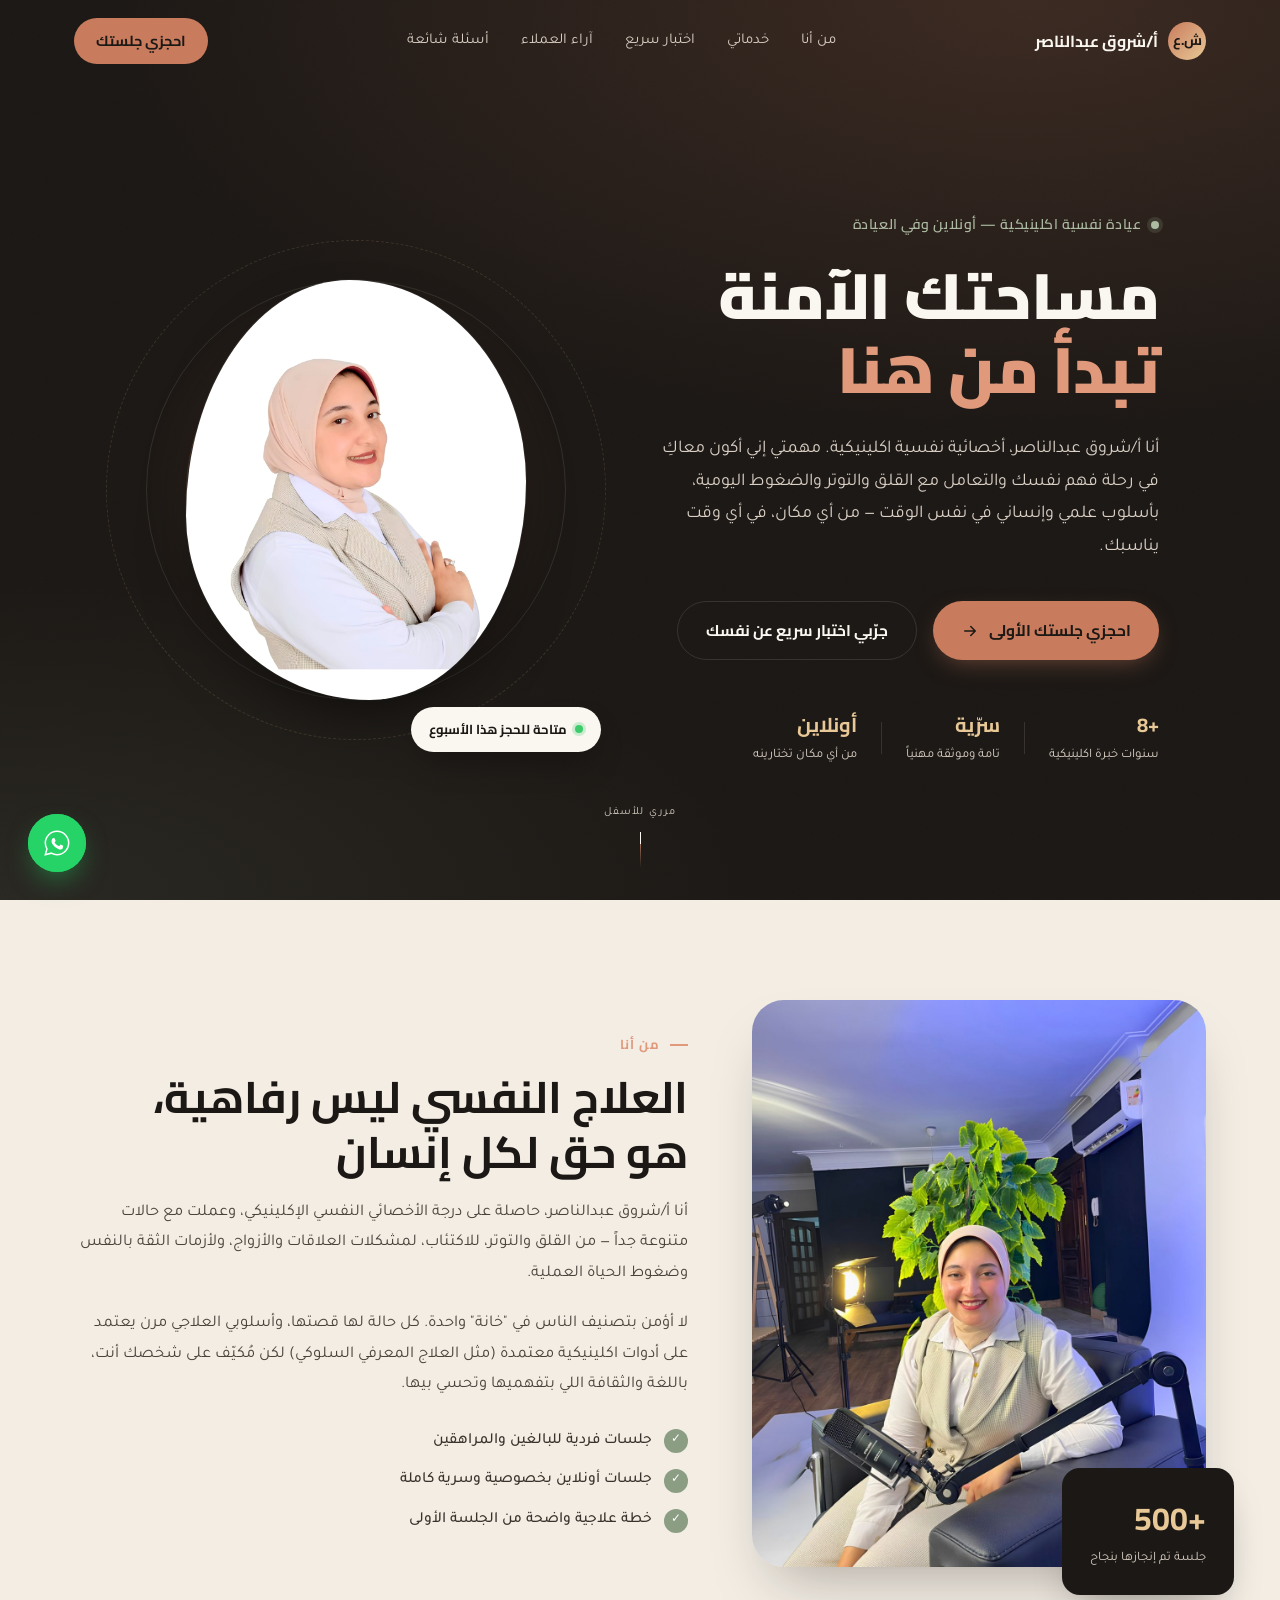
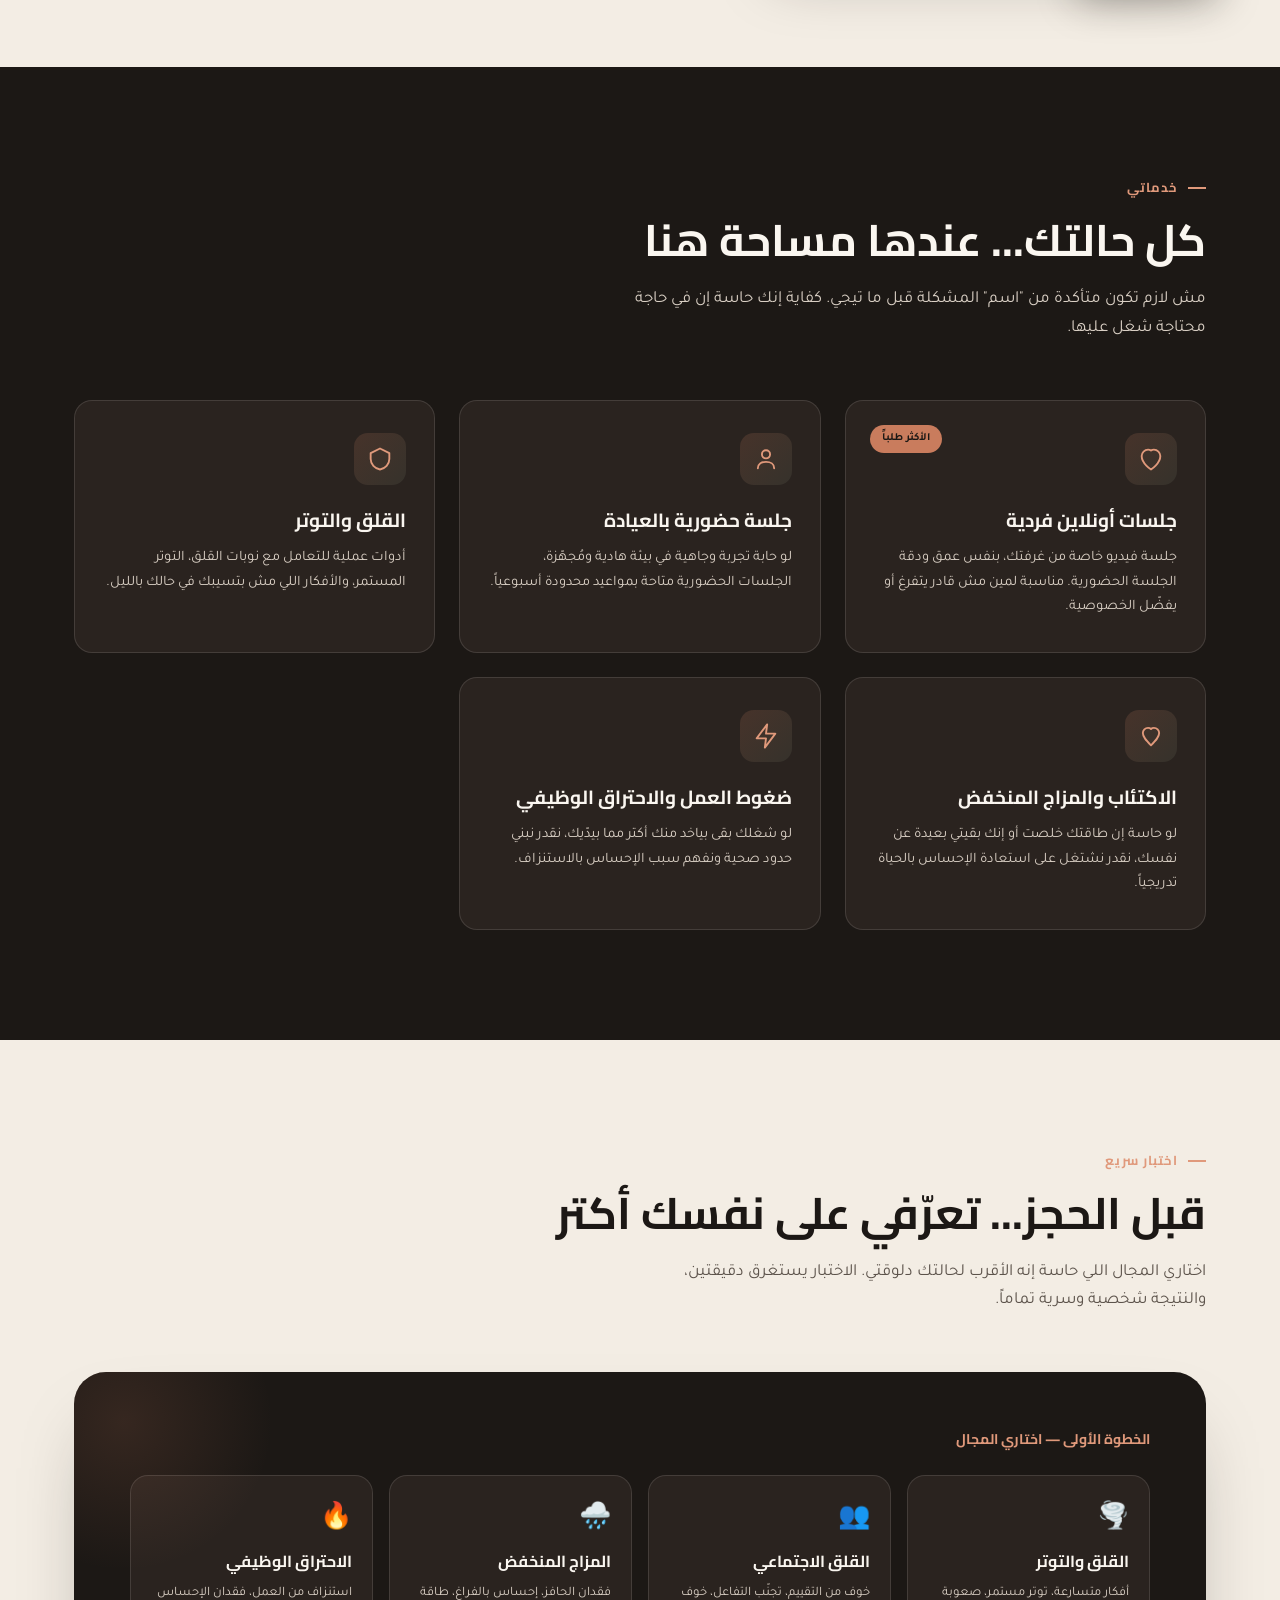
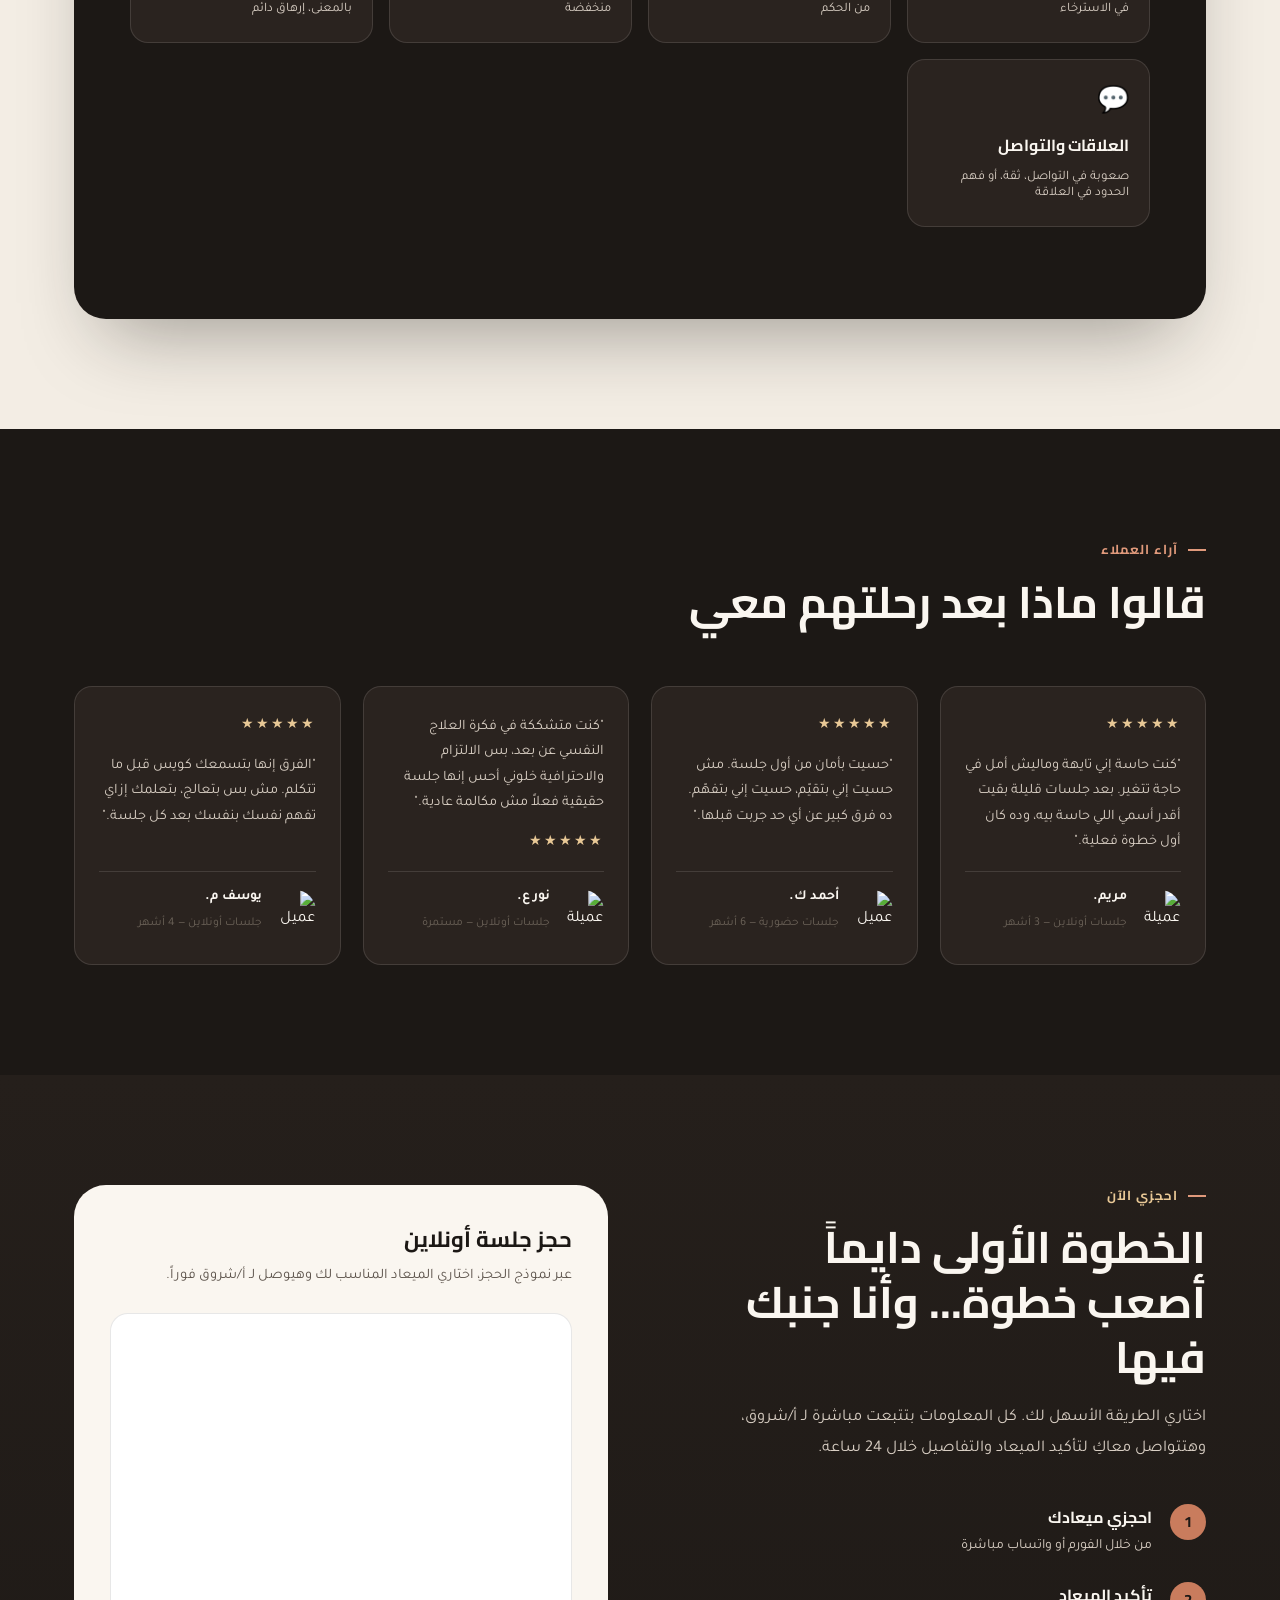
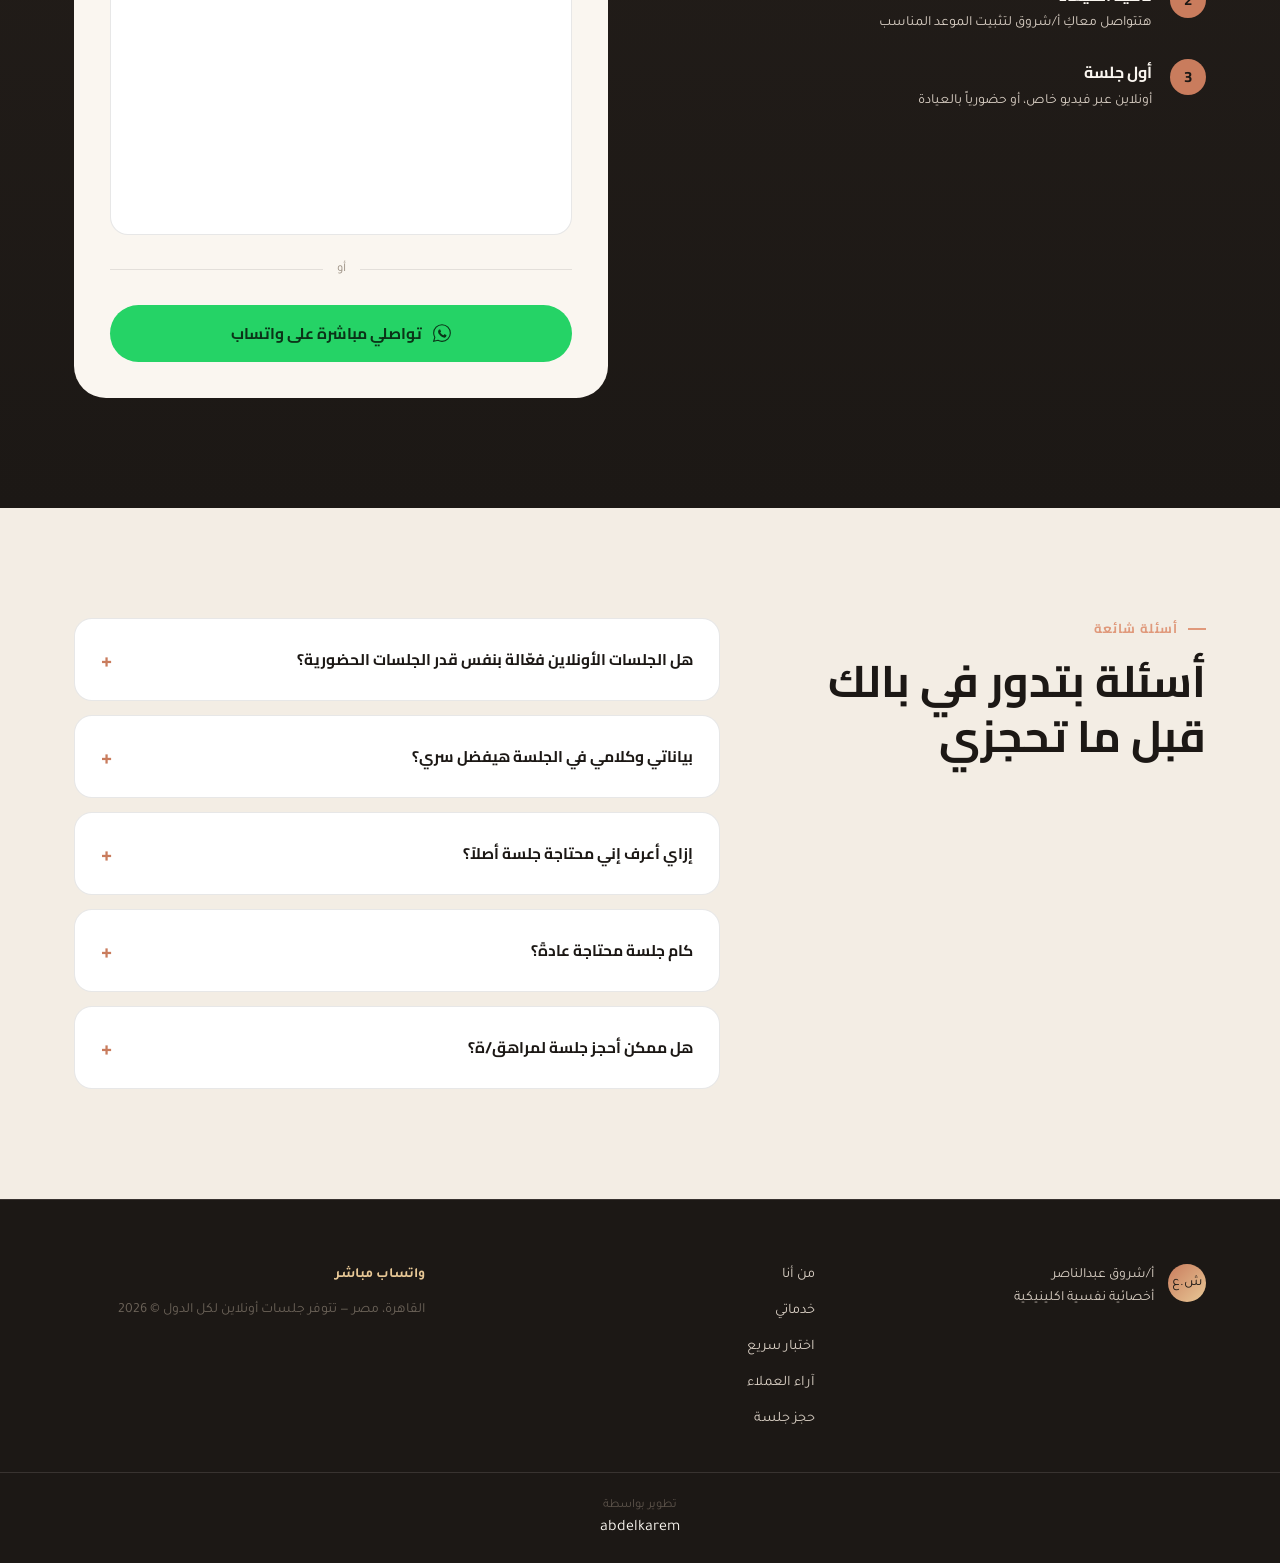
==== commit 4ee1273c: "specialist editing specialist" ====
--- a/index.html
+++ b/index.html
@@ -3,8 +3,8 @@
 <head>
 <meta charset="UTF-8">
 <meta name="viewport" content="width=device-width, initial-scale=1.0">
-<title>د. شروق عبدالناصر | أخصائية نفسية اكلينيكية</title>
-<meta name="description" content="مساحتك الآمنة للبدء من جديد. جلسات نفسية اكلينيكية أونلاين وفي العيادة مع د. شروق عبدالناصر.">
+<title>أ/شروق عبدالناصر | أخصائية نفسية اكلينيكية</title>
+<meta name="description" content="مساحتك الآمنة للبدء من جديد. جلسات نفسية اكلينيكية أونلاين وفي العيادة مع أ/شروق عبدالناصر.">
 <link rel="preconnect" href="https://fonts.googleapis.com">
 <link rel="preconnect" href="https://fonts.gstatic.com" crossorigin>
 <link href="https://fonts.googleapis.com/css2?family=Cairo:wght@400;600;700;900&family=Tajawal:wght@300;400;500;700&display=swap" rel="stylesheet">
@@ -17,7 +17,7 @@
   <div class="nav__inner">
     <a href="#hero" class="nav__brand">
       <span class="nav__brand-mark">ش.ع</span>
-      <span class="nav__brand-text">د. شروق عبدالناصر</span>
+      <span class="nav__brand-text">أ/شروق عبدالناصر</span>
     </a>
     <nav class="nav__links" id="navLinks">
       <a href="#about">من أنا</a>
@@ -45,7 +45,7 @@
         <span class="hero__title-accent">تبدأ من هنا</span>
       </h1>
       <p class="hero__lead">
-        أنا د. شروق عبدالناصر، أخصائية نفسية اكلينيكية. مهمتي إني أكون معاكِ في رحلة فهم نفسك والتعامل مع القلق والتوتر والضغوط اليومية، بأسلوب علمي وإنساني في نفس الوقت — من أي مكان، في أي وقت يناسبك.
+        أنا أ/شروق عبدالناصر، أخصائية نفسية اكلينيكية. مهمتي إني أكون معاكِ في رحلة فهم نفسك والتعامل مع القلق والتوتر والضغوط اليومية، بأسلوب علمي وإنساني في نفس الوقت — من أي مكان، في أي وقت يناسبك.
       </p>
       <div class="hero__actions">
         <a href="#booking" class="btn btn--primary">
@@ -83,7 +83,7 @@
         <!-- 🖼️ ضعي صورة الأخصائية هنا (استبدلي src) -->
         <!-- المقاس المثالي: صورة بورتريه عمودية بخلفية محايدة -->
         <!-- ============================================= -->
-        <img src="1.jpg" alt="د. شروق عبدالناصر، أخصائية نفسية اكلينيكية" id="heroPortrait">
+        <img src="1.jpg" alt="أ/شروق عبدالناصر، أخصائية نفسية اكلينيكية" id="heroPortrait">
         <div class="hero__portrait-glow"></div>
       </div>
       <div class="hero__badge">
@@ -115,7 +115,7 @@
       <p class="section-eyebrow">من أنا</p>
       <h2 class="section-title">العلاج النفسي ليس رفاهية،<br>هو حق لكل إنسان</h2>
       <p class="about__text">
-        أنا د. شروق عبدالناصر، حاصلة على درجة الأخصائي النفسي الإكلينيكي، وعملت مع حالات متنوعة جداً — من القلق والتوتر، للاكتئاب، لمشكلات العلاقات والأزواج، ولأزمات الثقة بالنفس وضغوط الحياة العملية.
+        أنا أ/شروق عبدالناصر، حاصلة على درجة الأخصائي النفسي الإكلينيكي، وعملت مع حالات متنوعة جداً — من القلق والتوتر، للاكتئاب، لمشكلات العلاقات والأزواج، ولأزمات الثقة بالنفس وضغوط الحياة العملية.
       </p>
       <p class="about__text">
         لا أؤمن بتصنيف الناس في "خانة" واحدة. كل حالة لها قصتها، وأسلوبي العلاجي مرن يعتمد على أدوات اكلينيكية معتمدة (مثل العلاج المعرفي السلوكي) لكن مُكيّف على شخصك أنت، باللغة والثقافة اللي بتفهميها وتحسي بيها.
@@ -171,14 +171,14 @@
         <h3>الاكتئاب والمزاج المنخفض</h3>
         <p>لو حاسة إن طاقتك خلصت أو إنك بقيتي بعيدة عن نفسك، نقدر نشتغل على استعادة الإحساس بالحياة تدريجياً.</p>
       </article>
-
+<!-- 
       <article class="service-card">
         <div class="service-card__icon">
           <svg width="28" height="28" viewBox="0 0 24 24" fill="none"><path d="M8 14C8 14 9.5 16 12 16C14.5 16 16 14 16 14" stroke="currentColor" stroke-width="1.6" stroke-linecap="round"/><circle cx="9" cy="9" r="1" fill="currentColor"/><circle cx="15" cy="9" r="1" fill="currentColor"/><circle cx="12" cy="12" r="9" stroke="currentColor" stroke-width="1.6"/></svg>
         </div>
         <h3>العلاقات والأزواج</h3>
         <p>مشكلات التواصل، الثقة، أو القرارات المصيرية في العلاقة — مساحة محايدة لفهم نفسك جوه العلاقة.</p>
-      </article>
+      </article> -->
 
       <article class="service-card">
         <div class="service-card__icon">
@@ -227,13 +227,13 @@
         <p class="assess__result-text" id="resultText"></p>
 
         <form class="assess__form" id="assessForm">
-          <p class="assess__form-label">سجّلي اسمك ورقمك، وهنوصّل النتيجة لـ د. شروق مباشرة على واتساب لمتابعتك:</p>
+          <p class="assess__form-label">سجّلي اسمك ورقمك، وهنوصّل النتيجة لـ أ/شروق مباشرة على واتساب لمتابعتك:</p>
           <div class="assess__form-row">
             <input type="text" id="userName" placeholder="اسمك" required>
             <input type="tel" id="userPhone" placeholder="رقم موبايلك (واتساب)" required>
           </div>
           <button type="submit" class="btn btn--primary btn--full">
-            <span>أرسلي النتيجة واحجزي تواصل مع د. شروق</span>
+            <span>أرسلي النتيجة واحجزي تواصل مع أ/شروق</span>
             <svg width="18" height="18" viewBox="0 0 24 24" fill="currentColor"><path d="M17.5 14.4c-.3-.1-1.7-.8-2-1-.2-.1-.4-.1-.6.1-.2.2-.6.8-.8 1-.1.2-.3.2-.5.1-1.5-.7-2.5-1.3-3.5-2.9-.1-.2-.1-.4 0-.5.2-.2.5-.5.6-.7.2-.3.1-.5 0-.7l-.7-1.7c-.2-.4-.4-.4-.6-.4h-.5c-.2 0-.5.1-.7.4-.2.3-.9 1-.9 2.3 0 1.4 1 2.7 1.1 2.9 1.5 2.1 3.3 3.4 5.6 4.2.6.2 1 .2 1.4.1.4-.1 1.3-.5 1.5-1 .2-.5.2-.9.1-1z"/><path d="M12 2C6.5 2 2 6.5 2 12c0 1.9.5 3.6 1.4 5.1L2 22l5.1-1.3C8.5 21.5 10.2 22 12 22c5.5 0 10-4.5 10-10S17.5 2 12 2z" fill="none" stroke="currentColor" stroke-width="1.3"/></svg>
           </button>
           <p class="assess__form-note">بياناتك تُحفظ بسرية تامة ولا تُستخدم إلا لمتابعة حالتك.</p>
@@ -300,7 +300,7 @@
       <p class="section-eyebrow section-eyebrow--light">احجزي الآن</p>
       <h2 class="section-title section-title--light">الخطوة الأولى دايماً<br>أصعب خطوة... وأنا جنبك فيها</h2>
       <p class="booking__text">
-        اختاري الطريقة الأسهل لك. كل المعلومات بتتبعت مباشرة لـ د. شروق، وهتتواصل معاكِ لتأكيد الميعاد والتفاصيل خلال 24 ساعة.
+        اختاري الطريقة الأسهل لك. كل المعلومات بتتبعت مباشرة لـ أ/شروق، وهتتواصل معاكِ لتأكيد الميعاد والتفاصيل خلال 24 ساعة.
       </p>
 
       <div class="booking__steps">
@@ -315,7 +315,7 @@
           <span class="booking__step-num">2</span>
           <div>
             <strong>تأكيد الميعاد</strong>
-            <p>هتتواصل معاكِ د. شروق لتثبيت الموعد المناسب</p>
+            <p>هتتواصل معاكِ أ/شروق لتثبيت الموعد المناسب</p>
           </div>
         </div>
         <div class="booking__step">
@@ -330,7 +330,7 @@
 
     <div class="booking__panel">
       <h3>حجز جلسة أونلاين</h3>
-      <p>عبر نموذج الحجز، اختاري الميعاد المناسب لك وهيوصل لـ د. شروق فوراً.</p>
+      <p>عبر نموذج الحجز، اختاري الميعاد المناسب لك وهيوصل لـ أ/شروق فوراً.</p>
 
       <!-- ===================================================== -->
       <!-- 📋 ضعي هنا رابط Google Form الخاص بالحجز في خاصية src -->
@@ -338,7 +338,7 @@
       <div class="booking__form-embed">
         <iframe
           id="bookingFormFrame"
-          src="https://docs.google.com/forms/d/e/PLACEHOLDER_FORM_ID/viewform?embedded=true"
+          src="https://docs.google.com/forms/d/e/1FAIpQLSdw4hEVs3d-hPskYoe2rfJCGJZcGc8exLlUgaxWpe-dRzmJAg/viewform?embedded=true" 
           width="100%" height="520" frameborder="0" marginheight="0" marginwidth="0">
           جارِ تحميل النموذج…
         </iframe>
@@ -406,7 +406,7 @@
   <div class="section-inner footer__grid">
     <div class="footer__brand">
       <span class="nav__brand-mark">ش.ع</span>
-      <p>د. شروق عبدالناصر<br>أخصائية نفسية اكلينيكية</p>
+      <p>أ/شروق عبدالناصر<br>أخصائية نفسية اكلينيكية</p>
     </div>
     <div class="footer__links">
       <a href="#about">من أنا</a>
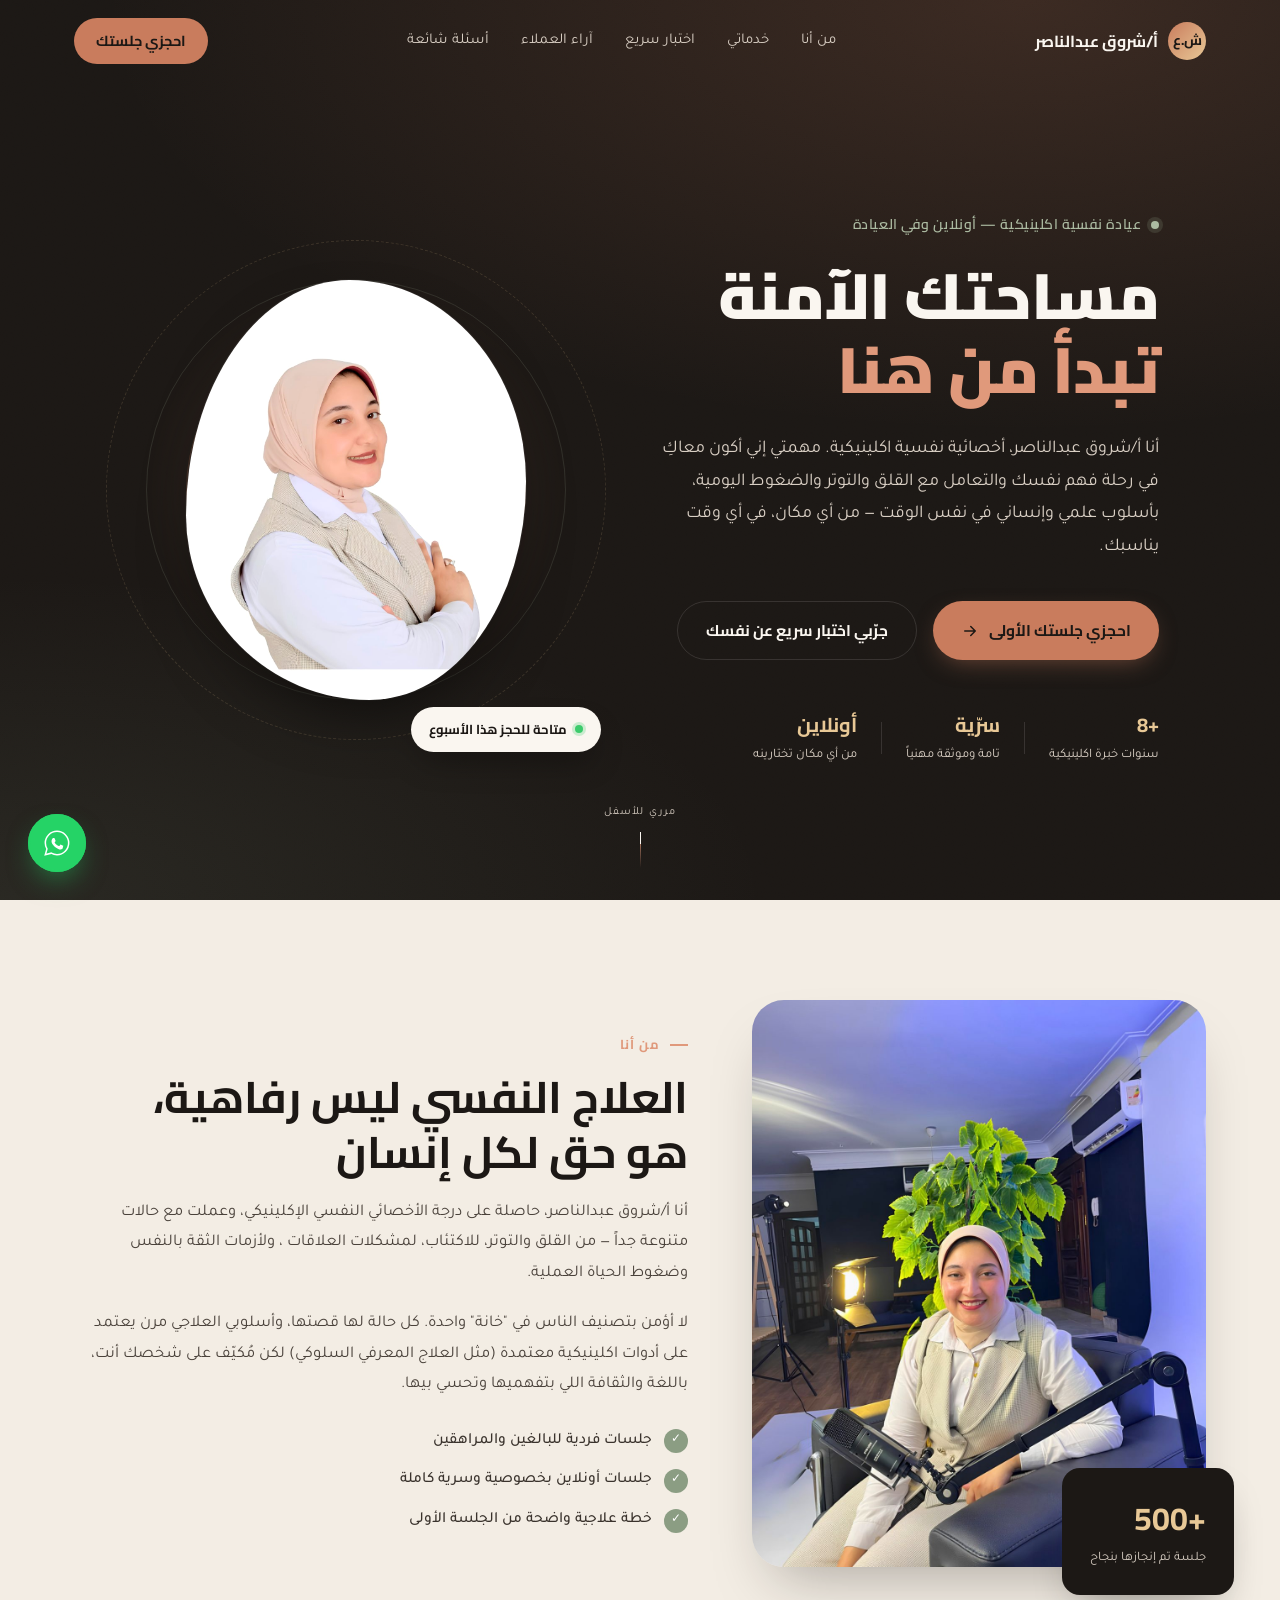
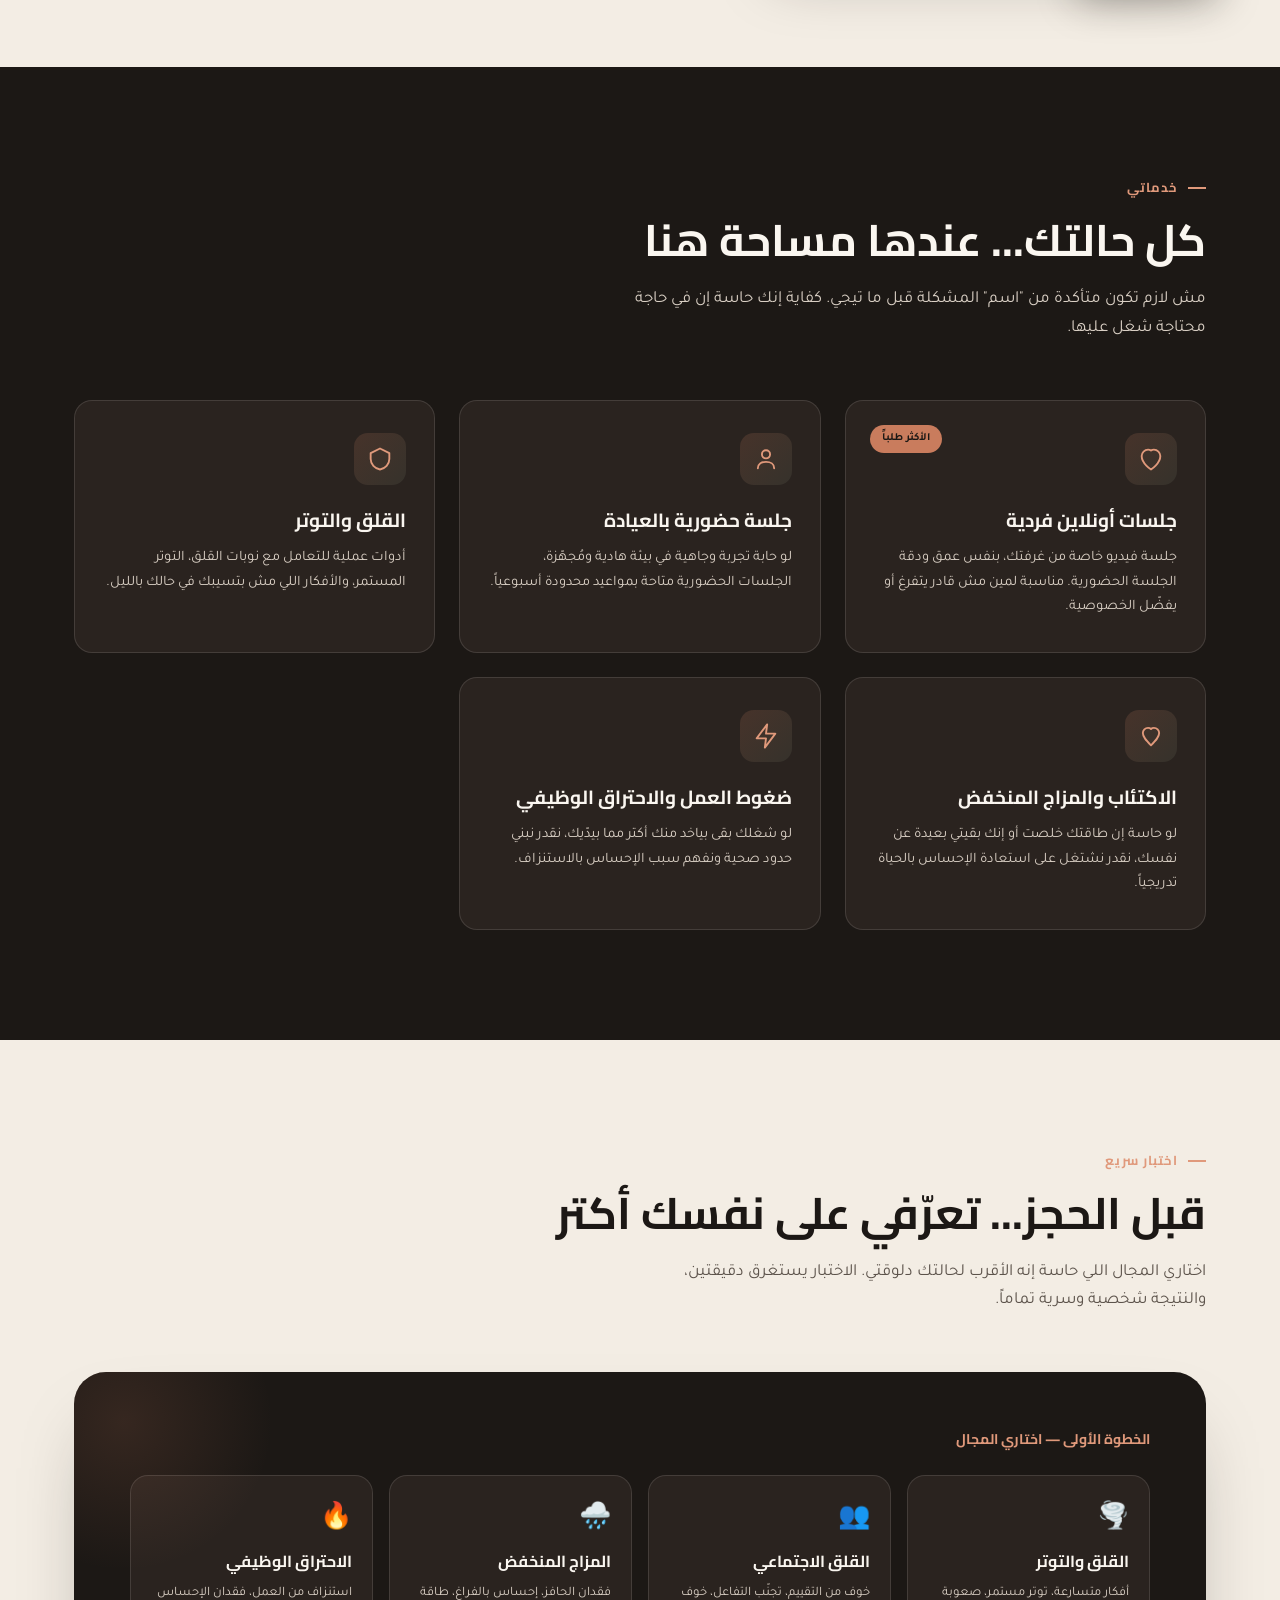
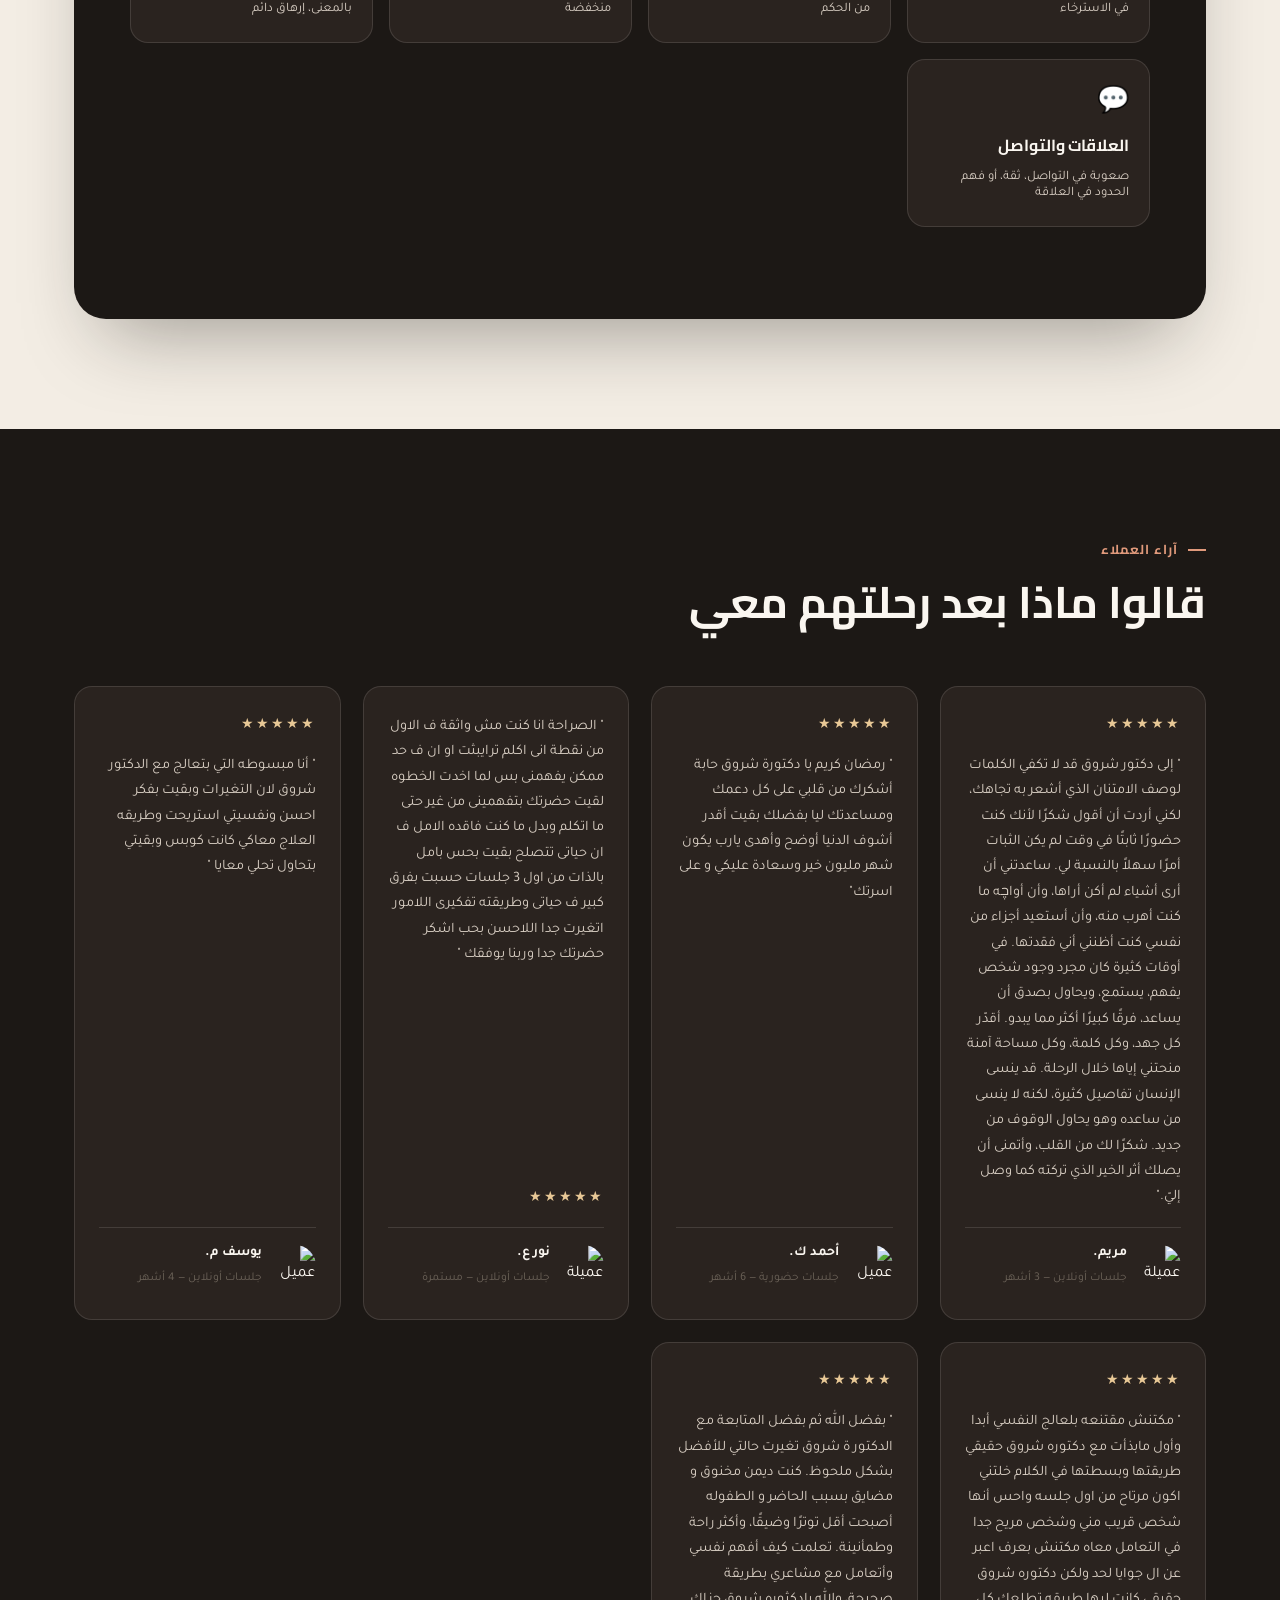
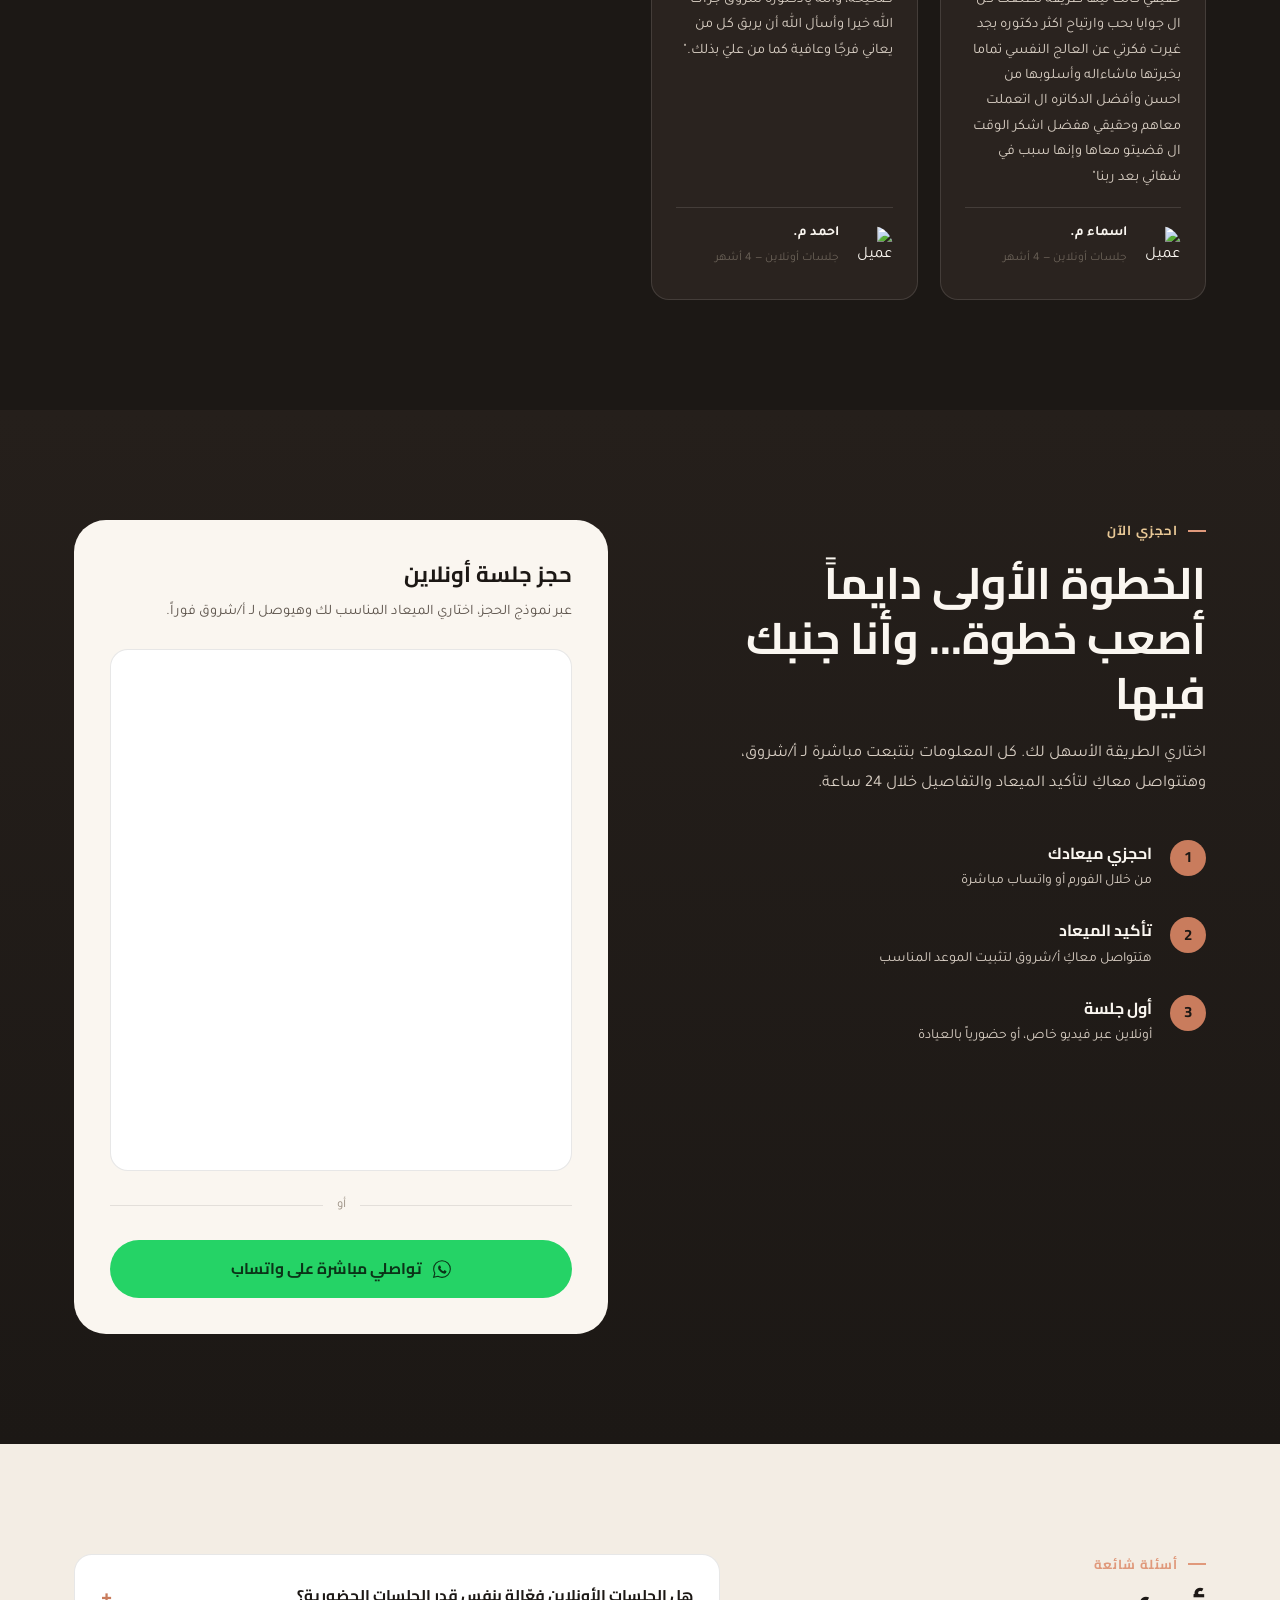
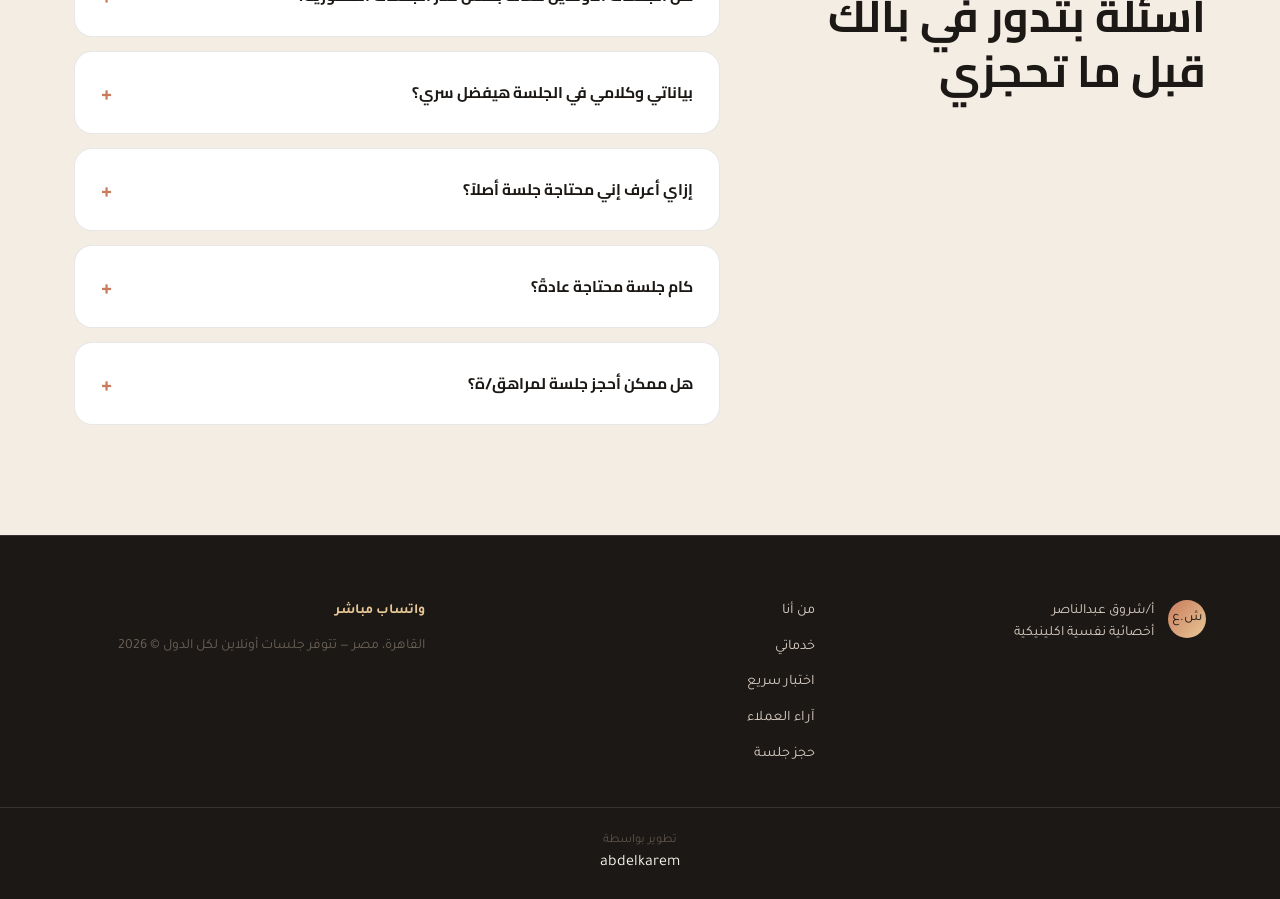
==== commit 5f5c8982: "Revise testimonials and client feedback in index.html Updated testimonials section with new client f" ====
--- a/index.html
+++ b/index.html
@@ -115,7 +115,7 @@
       <p class="section-eyebrow">من أنا</p>
       <h2 class="section-title">العلاج النفسي ليس رفاهية،<br>هو حق لكل إنسان</h2>
       <p class="about__text">
-        أنا أ/شروق عبدالناصر، حاصلة على درجة الأخصائي النفسي الإكلينيكي، وعملت مع حالات متنوعة جداً — من القلق والتوتر، للاكتئاب، لمشكلات العلاقات والأزواج، ولأزمات الثقة بالنفس وضغوط الحياة العملية.
+        أنا أ/شروق عبدالناصر، حاصلة على درجة الأخصائي النفسي الإكلينيكي، وعملت مع حالات متنوعة جداً — من القلق والتوتر، للاكتئاب، لمشكلات العلاقات ، ولأزمات الثقة بالنفس وضغوط الحياة العملية.
       </p>
       <p class="about__text">
         لا أؤمن بتصنيف الناس في "خانة" واحدة. كل حالة لها قصتها، وأسلوبي العلاجي مرن يعتمد على أدوات اكلينيكية معتمدة (مثل العلاج المعرفي السلوكي) لكن مُكيّف على شخصك أنت، باللغة والثقافة اللي بتفهميها وتحسي بيها.
@@ -259,7 +259,14 @@
     <div class="testimonials__track" id="testiTrack">
       <article class="testi-card">
         <div class="testi-card__stars">★★★★★</div>
-        <p class="testi-card__text">"كنت حاسة إني تايهة وماليش أمل في حاجة تتغير. بعد جلسات قليلة بقيت أقدر أسمي اللي حاسة بيه، وده كان أول خطوة فعلية."</p>
+        <p class="testi-card__text">"
+إلى دكتور شروق
+قد لا تكفي الكلمات لوصف الامتنان الذي أشعر به تجاهك، لكني أردت أن أقول شكرًا لأنك كنت حضورًا ثابتًا في وقت لم يكن الثبات أمرًا سهلاً بالنسبة لي.
+ساعدتني أن أرى أشياء لم أكن أراها، وأن أواچه ما كنت أهرب منه، وأن أستعيد أجزاء من نفسي كنت أظنني أني فقدتها.
+في أوقات كثيرة كان مجرد وجود شخص يفهم، يستمع، ويحاول بصدق أن يساعد، فرقًا كبيرًا أكثر مما يبدو.
+أقدّر كل جهد، وكل كلمة، وكل مساحة آمنة منحتني إياها خلال الرحلة.
+قد ينسى الإنسان تفاصيل كثيرة، لكنه لا ينسى من ساعده وهو يحاول الوقوف من جديد.
+شكرًا لك من القلب، وأتمنى أن يصلك أثر الخير الذي تركته كما وصل إليّ."</p>
         <div class="testi-card__person">
           <img src="https://images.unsplash.com/photo-1494790108377-be9c29b29330?w=150&q=80" alt="عميلة">
           <div><strong>مريم.</strong><span>جلسات أونلاين — 3 أشهر</span></div>
@@ -267,26 +274,87 @@
       </article>
       <article class="testi-card">
         <div class="testi-card__stars">★★★★★</div>
-        <p class="testi-card__text">"حسيت بأمان من أول جلسة. مش حسيت إني بتقيّم، حسيت إني بتفهّم. ده فرق كبير عن أي حد جربت قبلها."</p>
+        <p class="testi-card__text">"
+رمضان كريم يا دكتورة شروق
+حابة أشكرك من قلبي على كل دعمك
+ومساعدتك ليا
+بفضلك بقيت أقدر أشوف الدنيا أوضح وأهدى
+يارب يكون شهر مليون خير وسعادة عليكي و
+على اسرتك"</p>
         <div class="testi-card__person">
           <img src="https://images.unsplash.com/photo-1517841905240-472988babdf9?w=150&q=80" alt="عميل">
           <div><strong>أحمد ك.</strong><span>جلسات حضورية — 6 أشهر</span></div>
         </div>
       </article>
       <article class="testi-card">
-        <div class="testi-card__text">"كنت متشككة في فكرة العلاج النفسي عن بعد، بس الالتزام والاحترافية خلوني أحس إنها جلسة حقيقية فعلاً مش مكالمة عادية."</div>
+        <div class="testi-card__text">"
+الصراحة انا كنت مش واثقة ف الاول من
+نقطة انى اكلم ترايبثت او ان ف حد ممكن
+يفهمنى بس لما اخدت الخطوه لقيت حضرتك
+بتفهمينى من غير حتى ما اتكلم وبدل ما
+كنت فاقده الامل ف ان حياتى تتصلح بقيت
+بحس بامل بالذات من اول 3 جلسات حسبت
+بفرق كبير ف حياتى وطريقته تفكيرى اللامور
+اتغيرت جدا اللاحسن بحب اشكر حضرتك جدا
+وربنا يوفقك
+
+"</div>
         <div class="testi-card__stars">★★★★★</div>
         <div class="testi-card__person">
           <img src="https://images.unsplash.com/photo-1500648767791-00dcc994a43e?w=150&q=80" alt="عميلة">
           <div><strong>نور ع.</strong><span>جلسات أونلاين — مستمرة</span></div>
         </div>
       </article>
+
       <article class="testi-card">
         <div class="testi-card__stars">★★★★★</div>
-        <p class="testi-card__text">"الفرق إنها بتسمعك كويس قبل ما تتكلم. مش بس بتعالج، بتعلمك إزاي تفهم نفسك بنفسك بعد كل جلسة."</p>
+        <p class="testi-card__text">"
+أنا مبسوطه التي بتعالج مع الدكتور شروق
+لان التغيرات وبقيت بفكر احسن ونفسيتي
+استريحت وطريقه العلاج معاكي كانت
+كوبس وبقيتي بتحاول تحلي معايا
+"</p>
         <div class="testi-card__person">
           <img src="https://images.unsplash.com/photo-1438761681033-6461ffad8d80?w=150&q=80" alt="عميل">
           <div><strong>يوسف م.</strong><span>جلسات أونلاين — 4 أشهر</span></div>
+        </div>
+      </article>
+      <article class="testi-card">
+        <div class="testi-card__stars">★★★★★</div>
+        <p class="testi-card__text">"
+مكتنش مقتنعه بلعالج النفسي أبدا وأول
+مابذأت مع دكتوره شروق حقيقي طريقتها
+وبسطتها في الكلام خلتني اكون مرتاح
+من اول جلسه واحس أنها شخص قريب
+مني وشخص مريح جدا في التعامل معاه
+مكتنش بعرف اعبر عن ال جوايا لحد ولكن
+دكتوره شروق حقيقي كانت ليها طريقه
+تطلعك كل ال جوايا بحب وارتياح اكثر
+دكتوره بجد غيرت فكرتي عن العالج النفسي
+تماما بخبرتها ماشاءاله وأسلوبها من احسن
+وأفضل الدكاتره ال اتعملت معاهم وحقيقي
+هفضل اشكر الوقت ال قضيتو معاها وإنها
+سبب في شفائي بعد ربنا"</p>
+        <div class="testi-card__person">
+          <img src="https://images.unsplash.com/photo-1438761681033-6461ffad8d80?w=150&q=80" alt="عميل">
+          <div><strong>اسماء م.</strong><span>جلسات أونلاين — 4 أشهر</span></div>
+        </div>
+      </article>
+      <article class="testi-card">
+        <div class="testi-card__stars">★★★★★</div>
+        <p class="testi-card__text">"
+بفضل الله ثم بفضل المتابعة مع الدكتور ة
+شروق تغيرت حالتي للأفضل بشكل ملحوظ.
+كنت ديمن مخنوق و مضايق بسبب الحاضر
+و الطفوله أصبحت أقل توترًا وضيقًا، وأكثر
+راحة وطمأنينة. تعلمت كيف أفهم نفسي
+وأتعامل مع مشاعري بطريقة صحيحة، والله
+يادكثوره شروق جزاك الله خيرا وأسأل الله
+أن يربق كل من يعاني فرجًا وعافية كما من
+عليّ بذلك."</p>
+        <div class="testi-card__person">
+          <img src="https://images.unsplash.com/photo-1438761681033-6461ffad8d80?w=150&q=80" alt="عميل">
+          <div><strong>احمد م.</strong><span>جلسات أونلاين — 4 أشهر</span></div>
         </div>
       </article>
     </div>
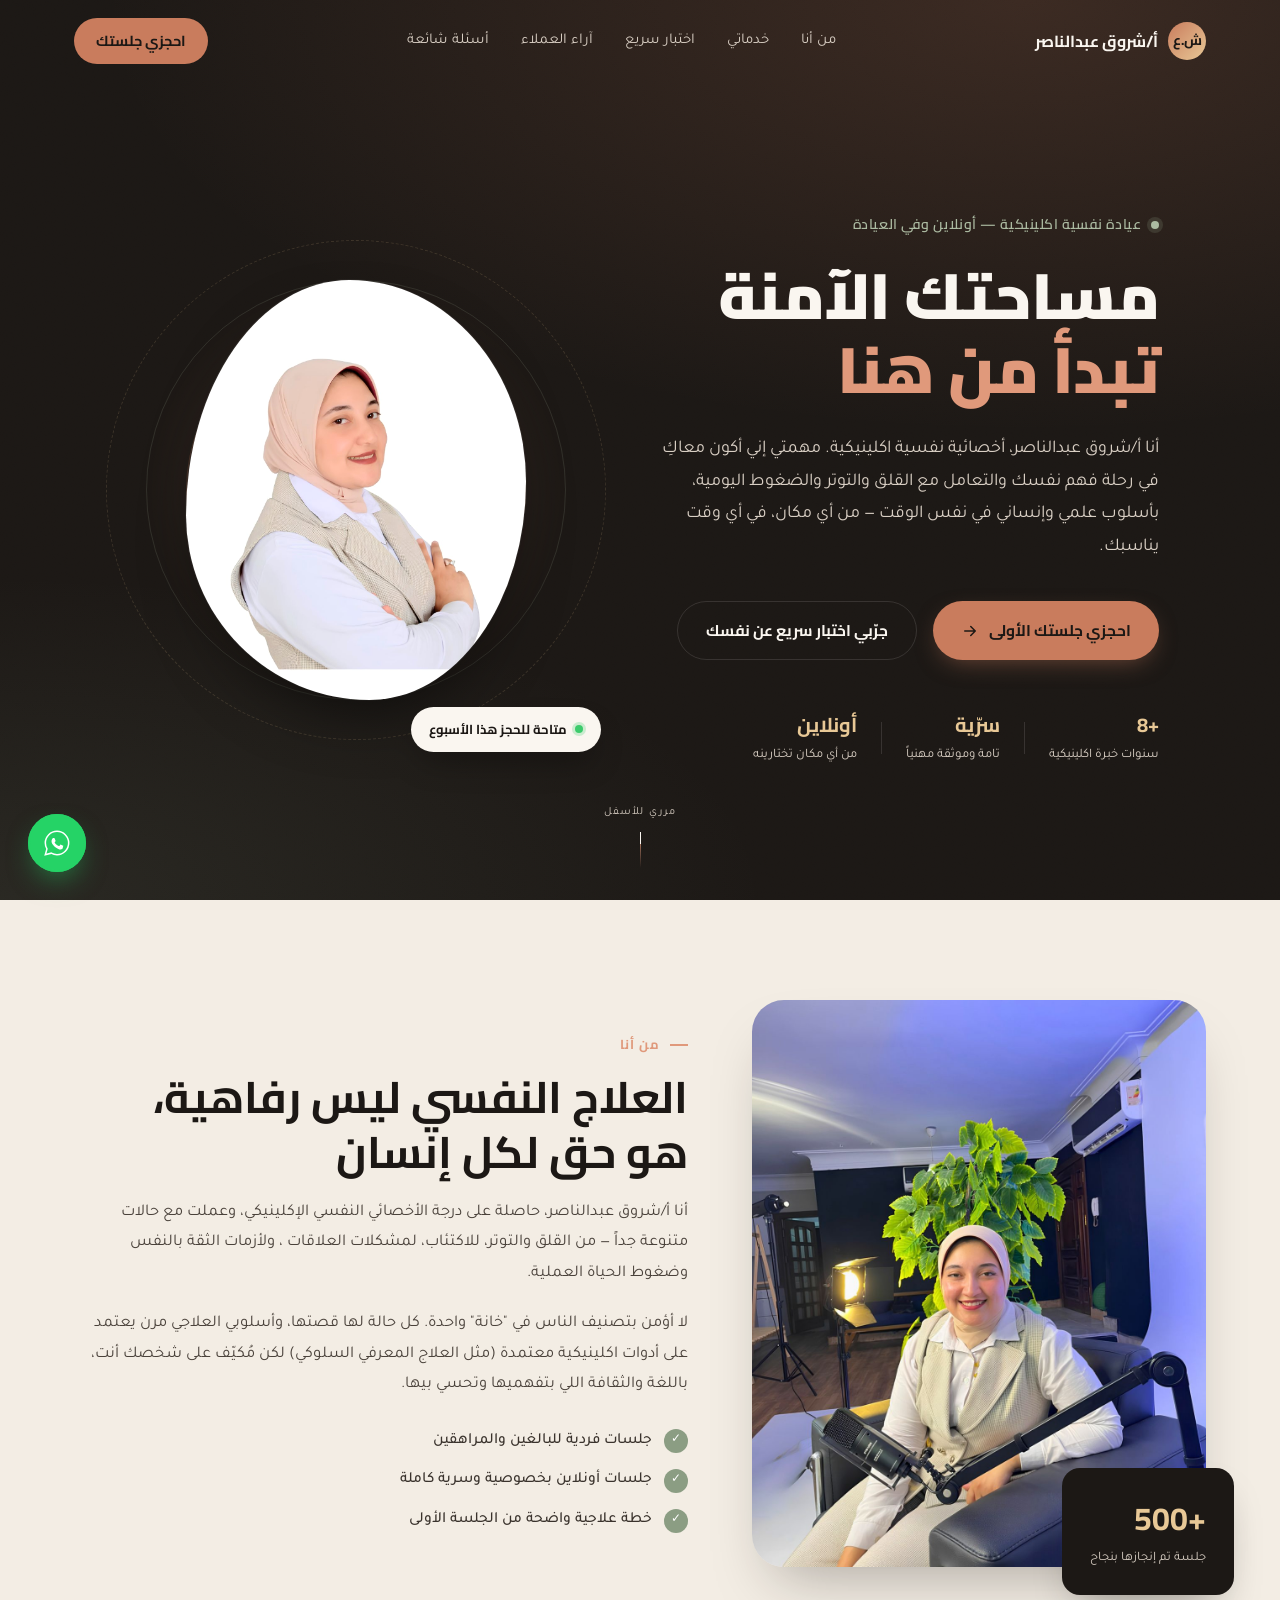
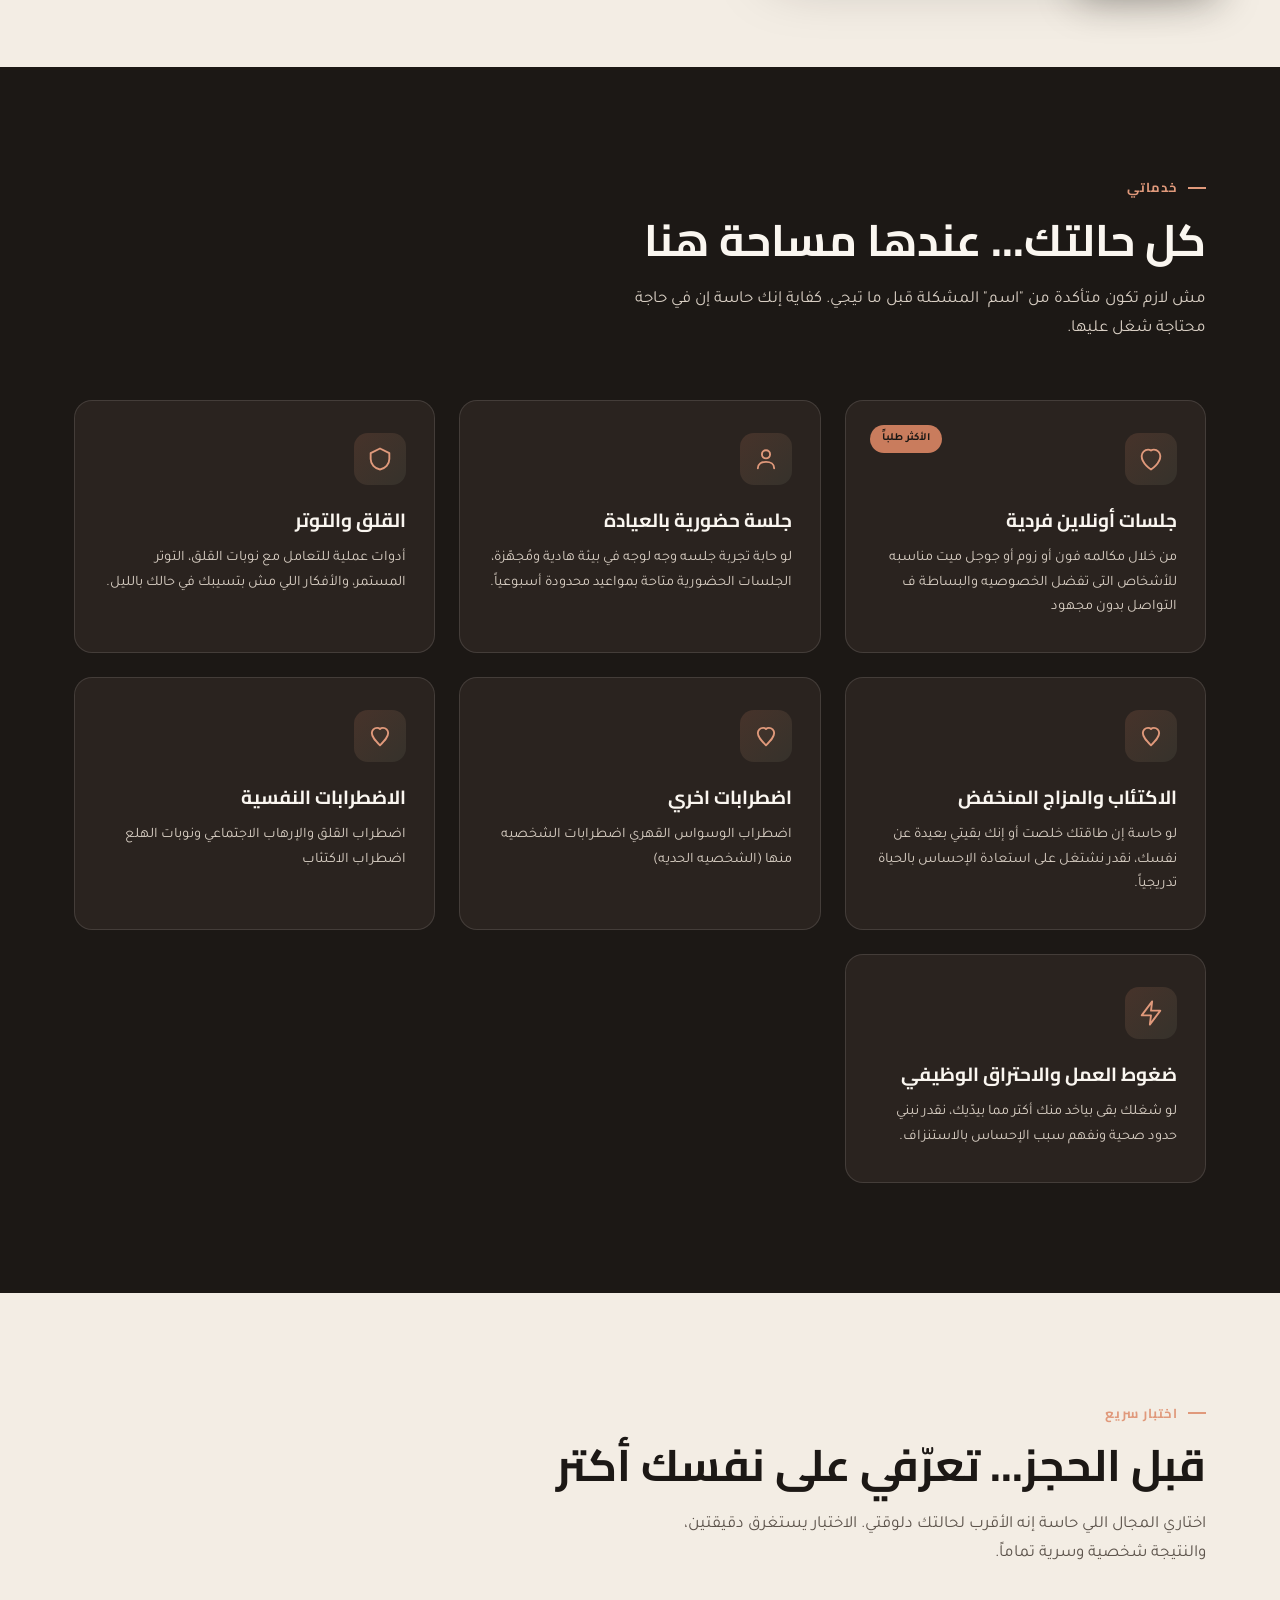
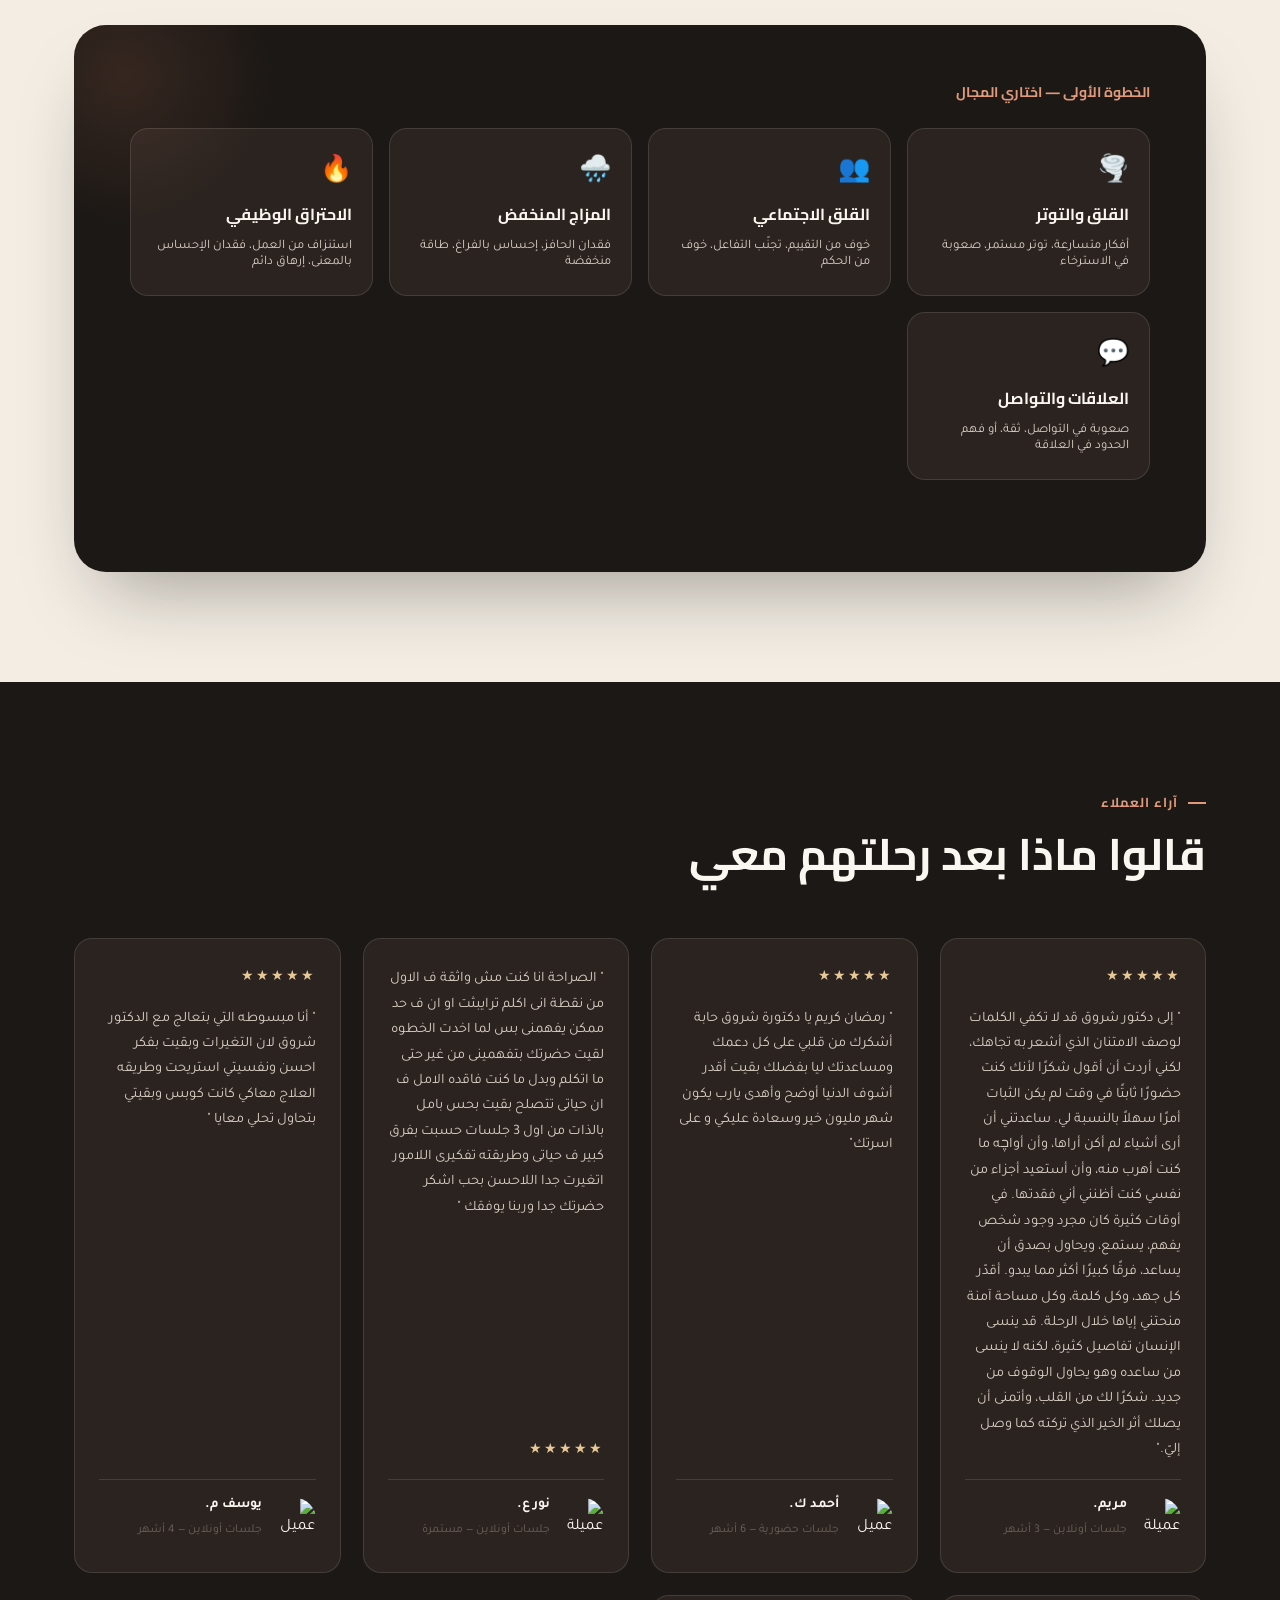
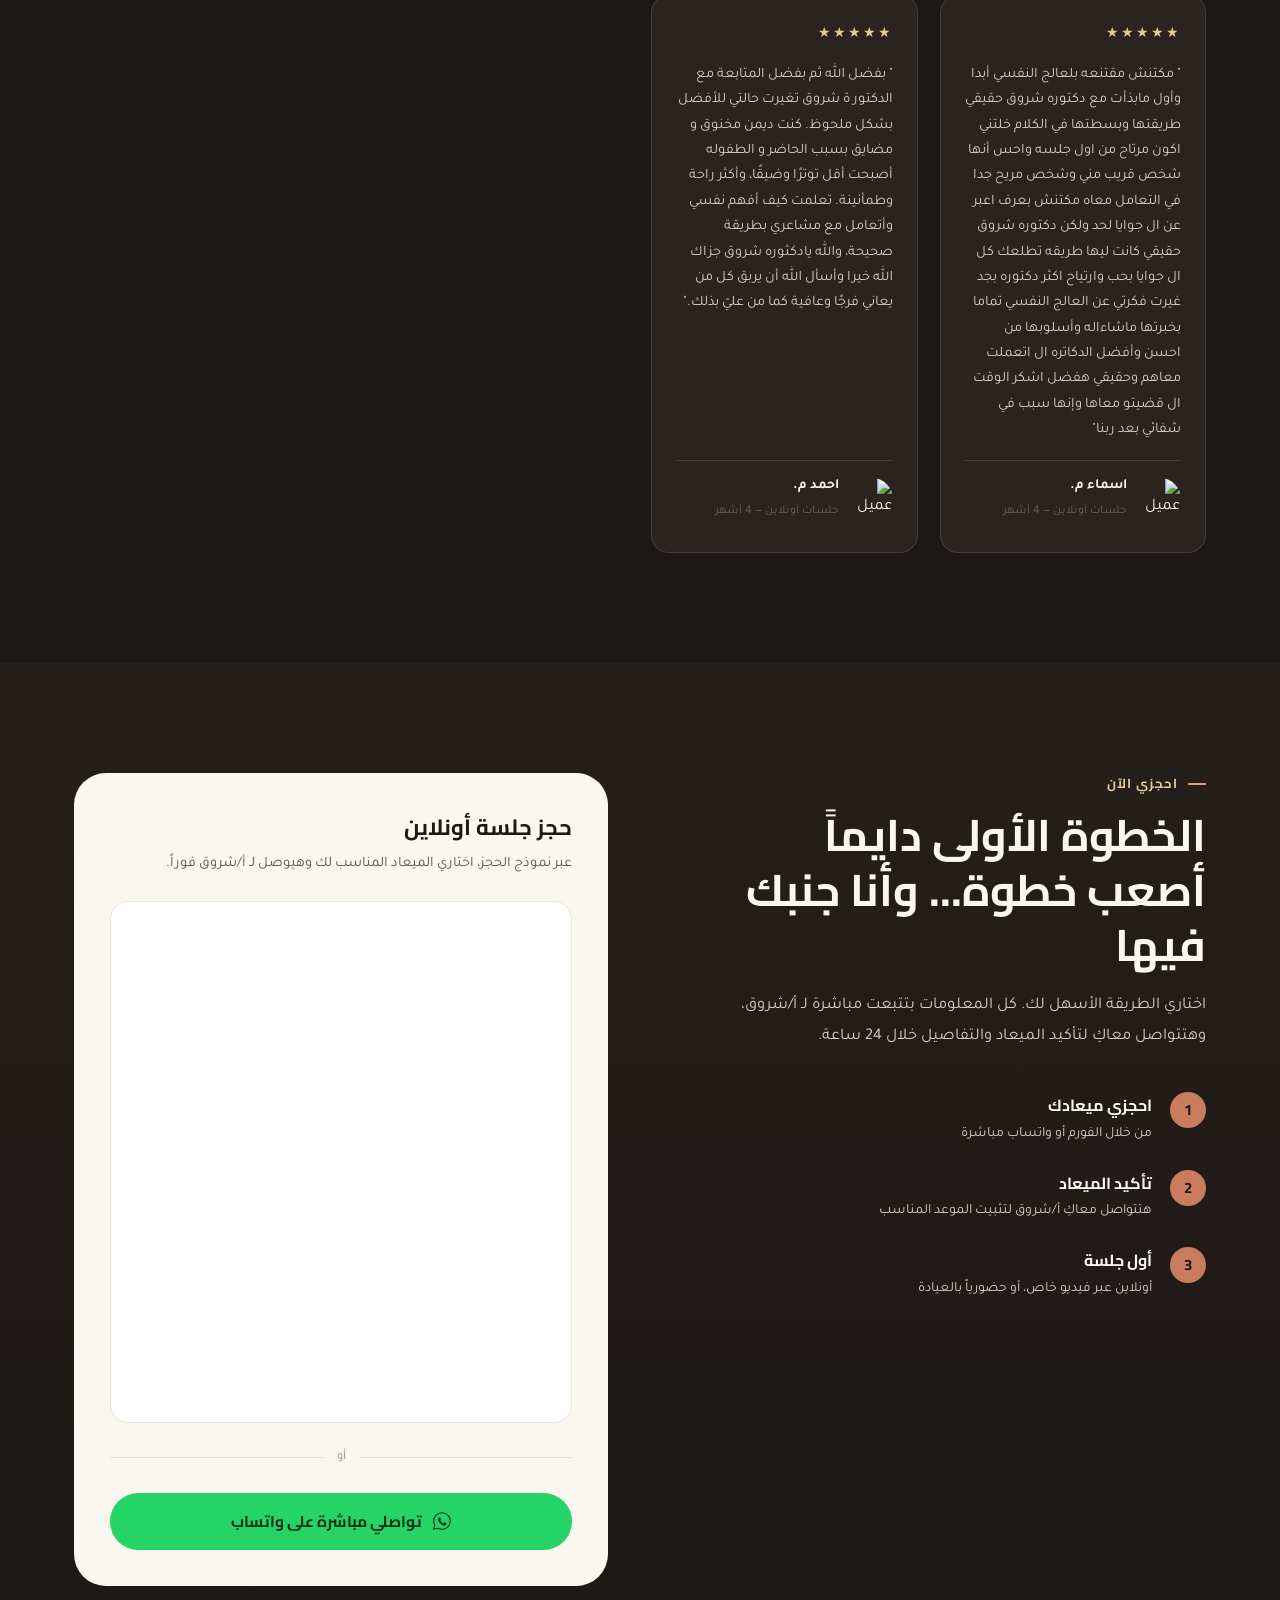
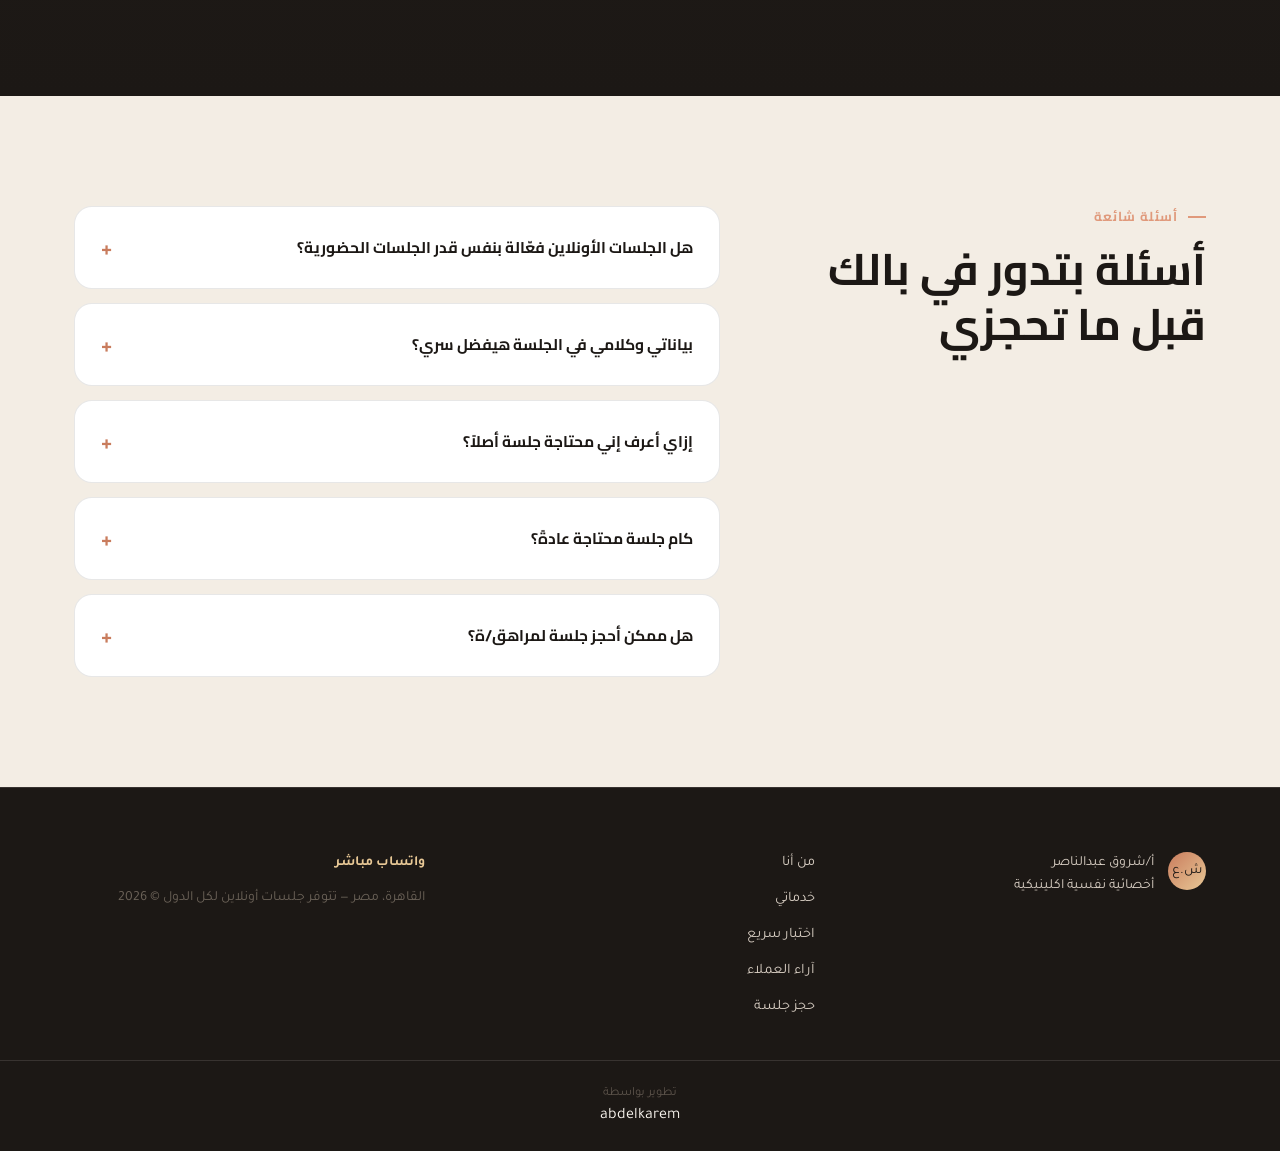
==== commit 08f7e9bc: "Revise service descriptions and add new entries Updated service descriptions for clarity and added n" ====
--- a/index.html
+++ b/index.html
@@ -144,7 +144,8 @@
           <svg width="28" height="28" viewBox="0 0 24 24" fill="none"><path d="M12 21C12 21 4 16 4 9.5C4 6.5 6.5 4 9.5 4C10.9 4 12 4.8 12 4.8C12 4.8 13.1 4 14.5 4C17.5 4 20 6.5 20 9.5C20 16 12 21 12 21Z" stroke="currentColor" stroke-width="1.6" stroke-linejoin="round"/></svg>
         </div>
         <h3>جلسات أونلاين فردية</h3>
-        <p>جلسة فيديو خاصة من غرفتك، بنفس عمق ودقة الجلسة الحضورية. مناسبة لمين مش قادر يتفرغ أو يفضّل الخصوصية.</p>
+        <p>من خلال مكالمه فون أو زوم أو جوجل ميت 
+مناسبه للأشخاص التى تفضل الخصوصيه والبساطة ف التواصل بدون مجهود </p>
         <span class="service-card__tag">الأكثر طلباً</span>
       </article>
 
@@ -153,7 +154,7 @@
           <svg width="28" height="28" viewBox="0 0 24 24" fill="none"><circle cx="12" cy="8" r="3.5" stroke="currentColor" stroke-width="1.6"/><path d="M5 20C5 16.5 8 14.5 12 14.5C16 14.5 19 16.5 19 20" stroke="currentColor" stroke-width="1.6" stroke-linecap="round"/></svg>
         </div>
         <h3>جلسة حضورية بالعيادة</h3>
-        <p>لو حابة تجربة وجاهية في بيئة هادية ومُجهّزة، الجلسات الحضورية متاحة بمواعيد محدودة أسبوعياً.</p>
+        <p>لو حابة تجربة جلسه وجه لوجه في بيئة هادية ومُجهّزة، الجلسات الحضورية متاحة بمواعيد محدودة أسبوعياً.</p>
       </article>
 
       <article class="service-card">
@@ -170,6 +171,25 @@
         </div>
         <h3>الاكتئاب والمزاج المنخفض</h3>
         <p>لو حاسة إن طاقتك خلصت أو إنك بقيتي بعيدة عن نفسك، نقدر نشتغل على استعادة الإحساس بالحياة تدريجياً.</p>
+      </article>
+      
+
+      <article class="service-card">
+        <div class="service-card__icon">
+          <svg width="28" height="28" viewBox="0 0 24 24" fill="none"><path d="M12 20C16 16 19 13 19 9.5C19 7 17 5 14.5 5C13 5 12 6 12 6C12 6 11 5 9.5 5C7 5 5 7 5 9.5C5 13 8 16 12 20Z" stroke="currentColor" stroke-width="1.6" stroke-linejoin="round"/></svg>
+        </div>
+        <h3>اضطرابات اخري </h3>
+        <p> اضطراب الوسواس القهري 
+اضطرابات الشخصيه منها (الشخصيه الحديه)</p>
+      </article>
+
+      <article class="service-card">
+        <div class="service-card__icon">
+          <svg width="28" height="28" viewBox="0 0 24 24" fill="none"><path d="M12 20C16 16 19 13 19 9.5C19 7 17 5 14.5 5C13 5 12 6 12 6C12 6 11 5 9.5 5C7 5 5 7 5 9.5C5 13 8 16 12 20Z" stroke="currentColor" stroke-width="1.6" stroke-linejoin="round"/></svg>
+        </div>
+        <h3> الاضطرابات النفسية</h3>
+        <p>اضطراب القلق والإرهاب الاجتماعي ونوبات الهلع
+اضطراب الاكتئاب </p>
       </article>
 <!-- 
       <article class="service-card">
@@ -406,7 +426,7 @@
       <div class="booking__form-embed">
         <iframe
           id="bookingFormFrame"
-          src="https://docs.google.com/forms/d/e/1FAIpQLSdw4hEVs3d-hPskYoe2rfJCGJZcGc8exLlUgaxWpe-dRzmJAg/viewform?embedded=true" 
+          src="https://docs.google.com/forms/d/e/1FAIpQLSdyT9t7NtabWO7RK9UOszuzRfMnWWxeGg4FxWrmkFEQOXWE7w/viewform?embedded=true" 
           width="100%" height="520" frameborder="0" marginheight="0" marginwidth="0">
           جارِ تحميل النموذج…
         </iframe>
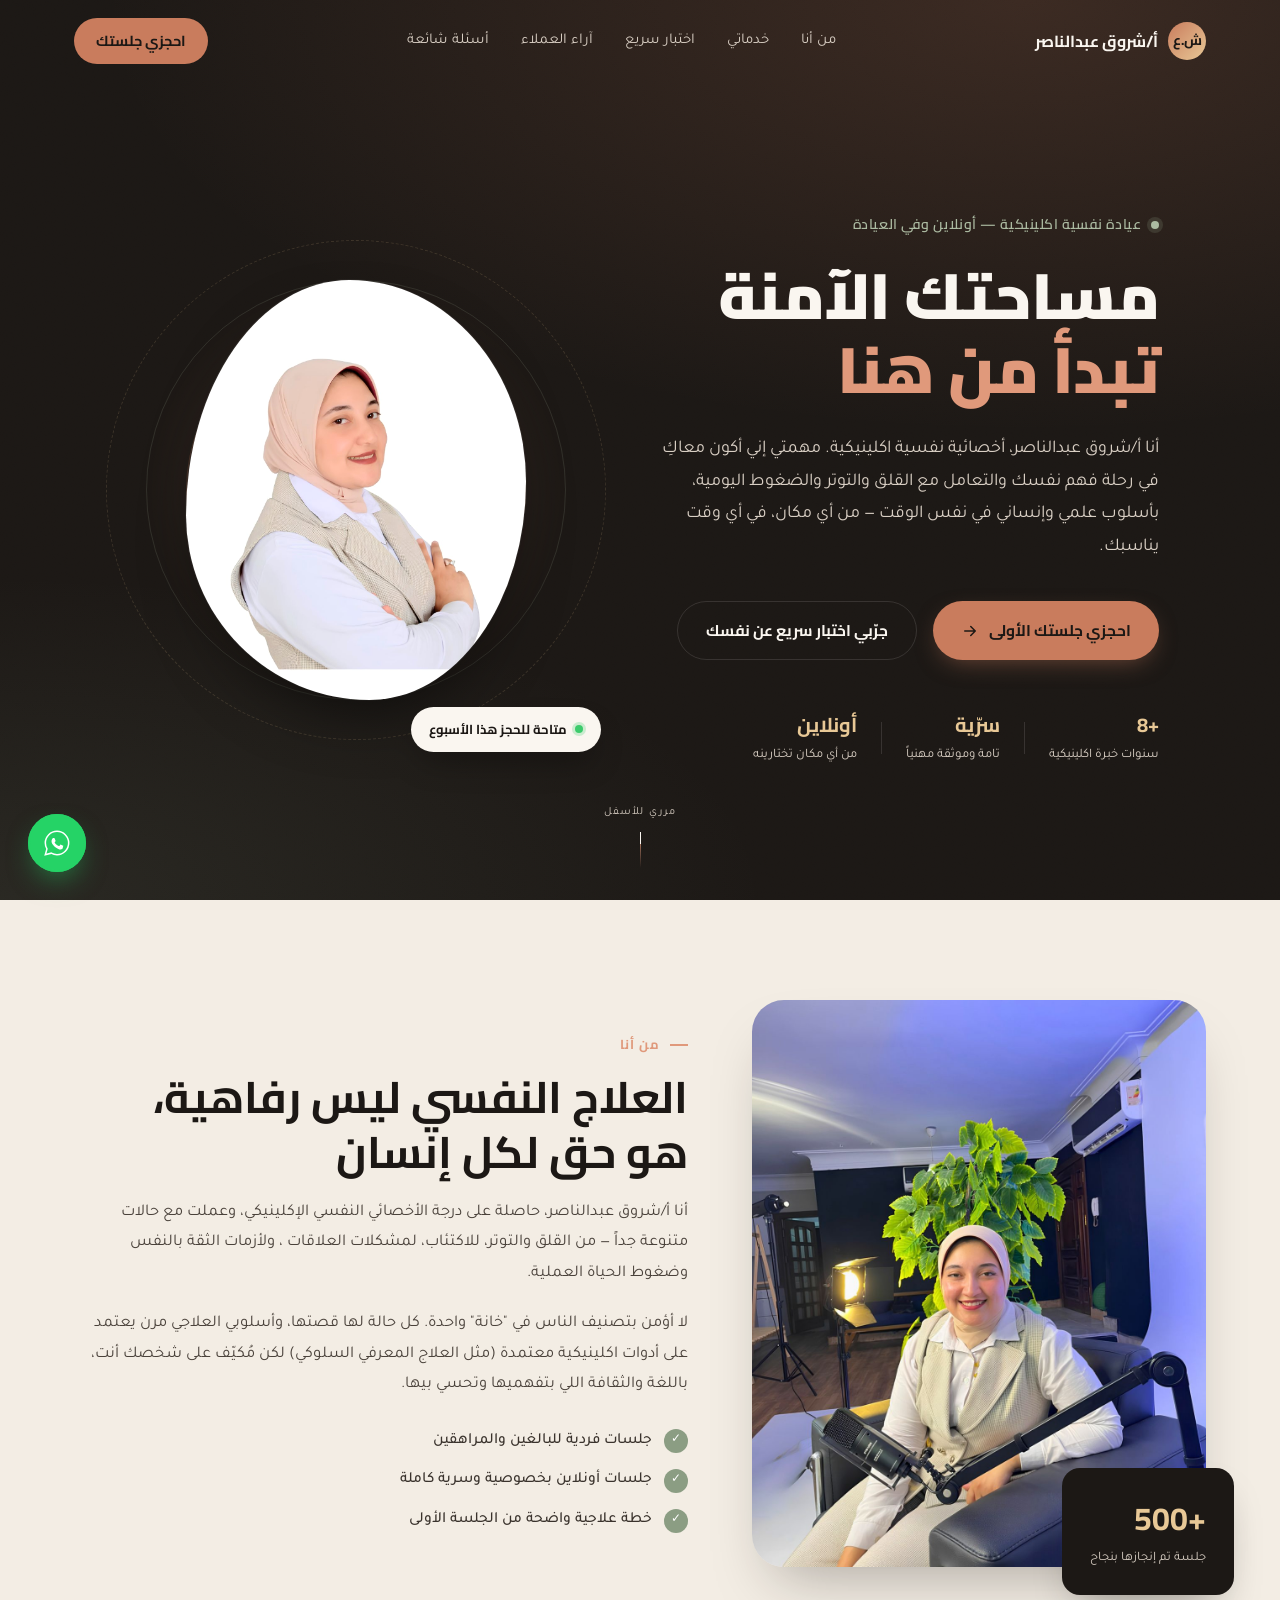
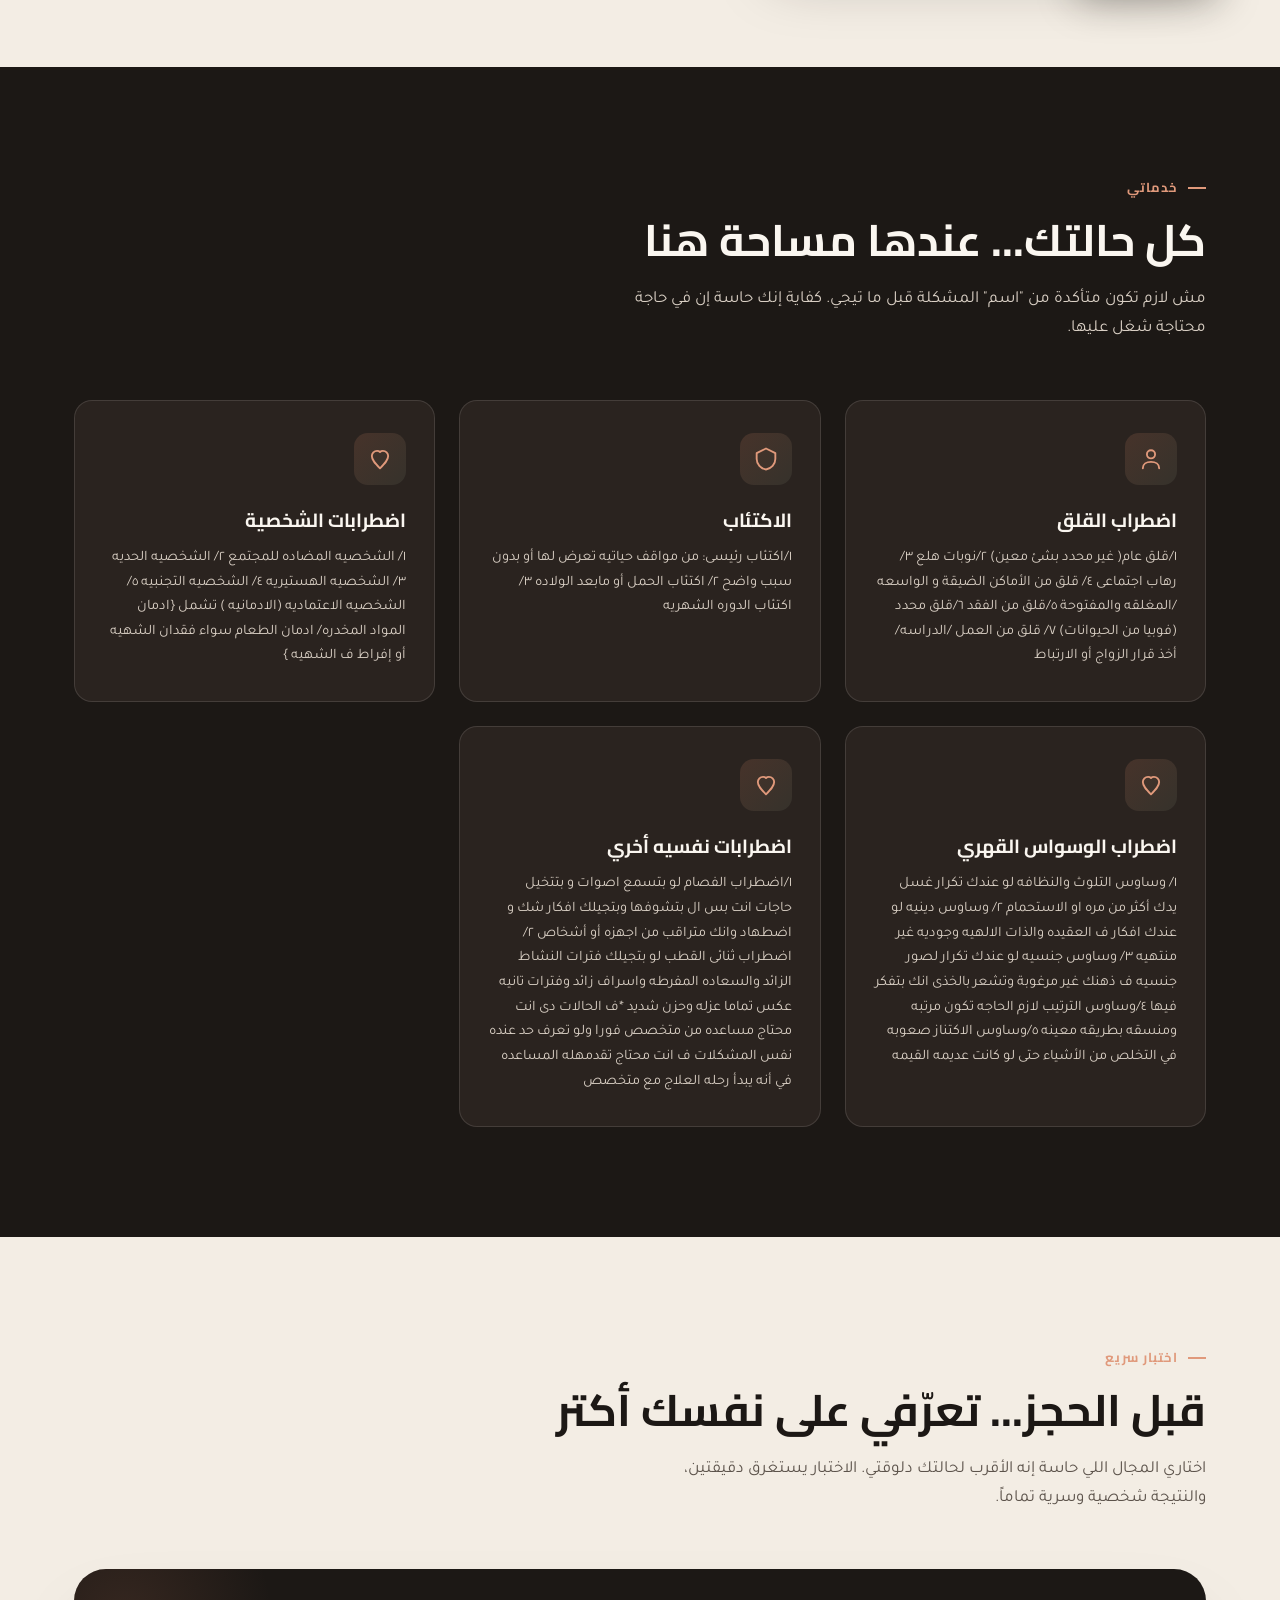
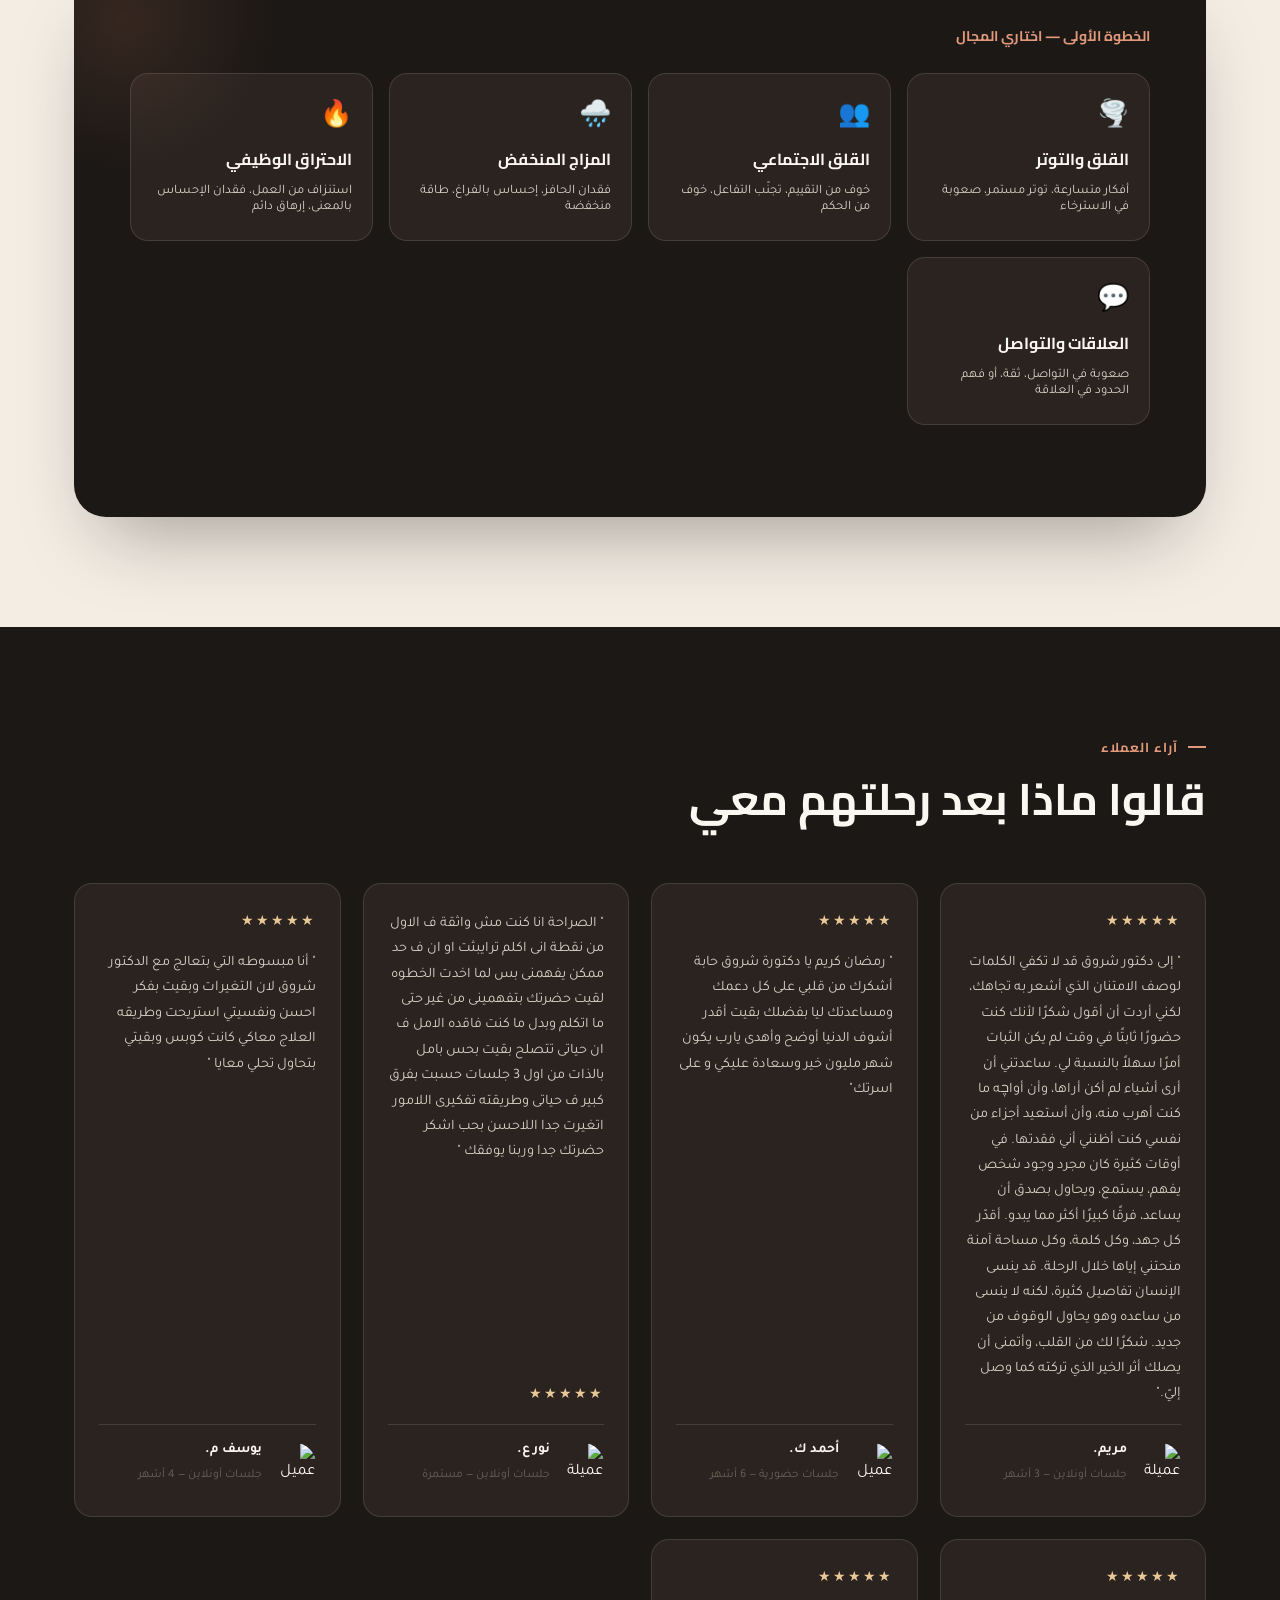
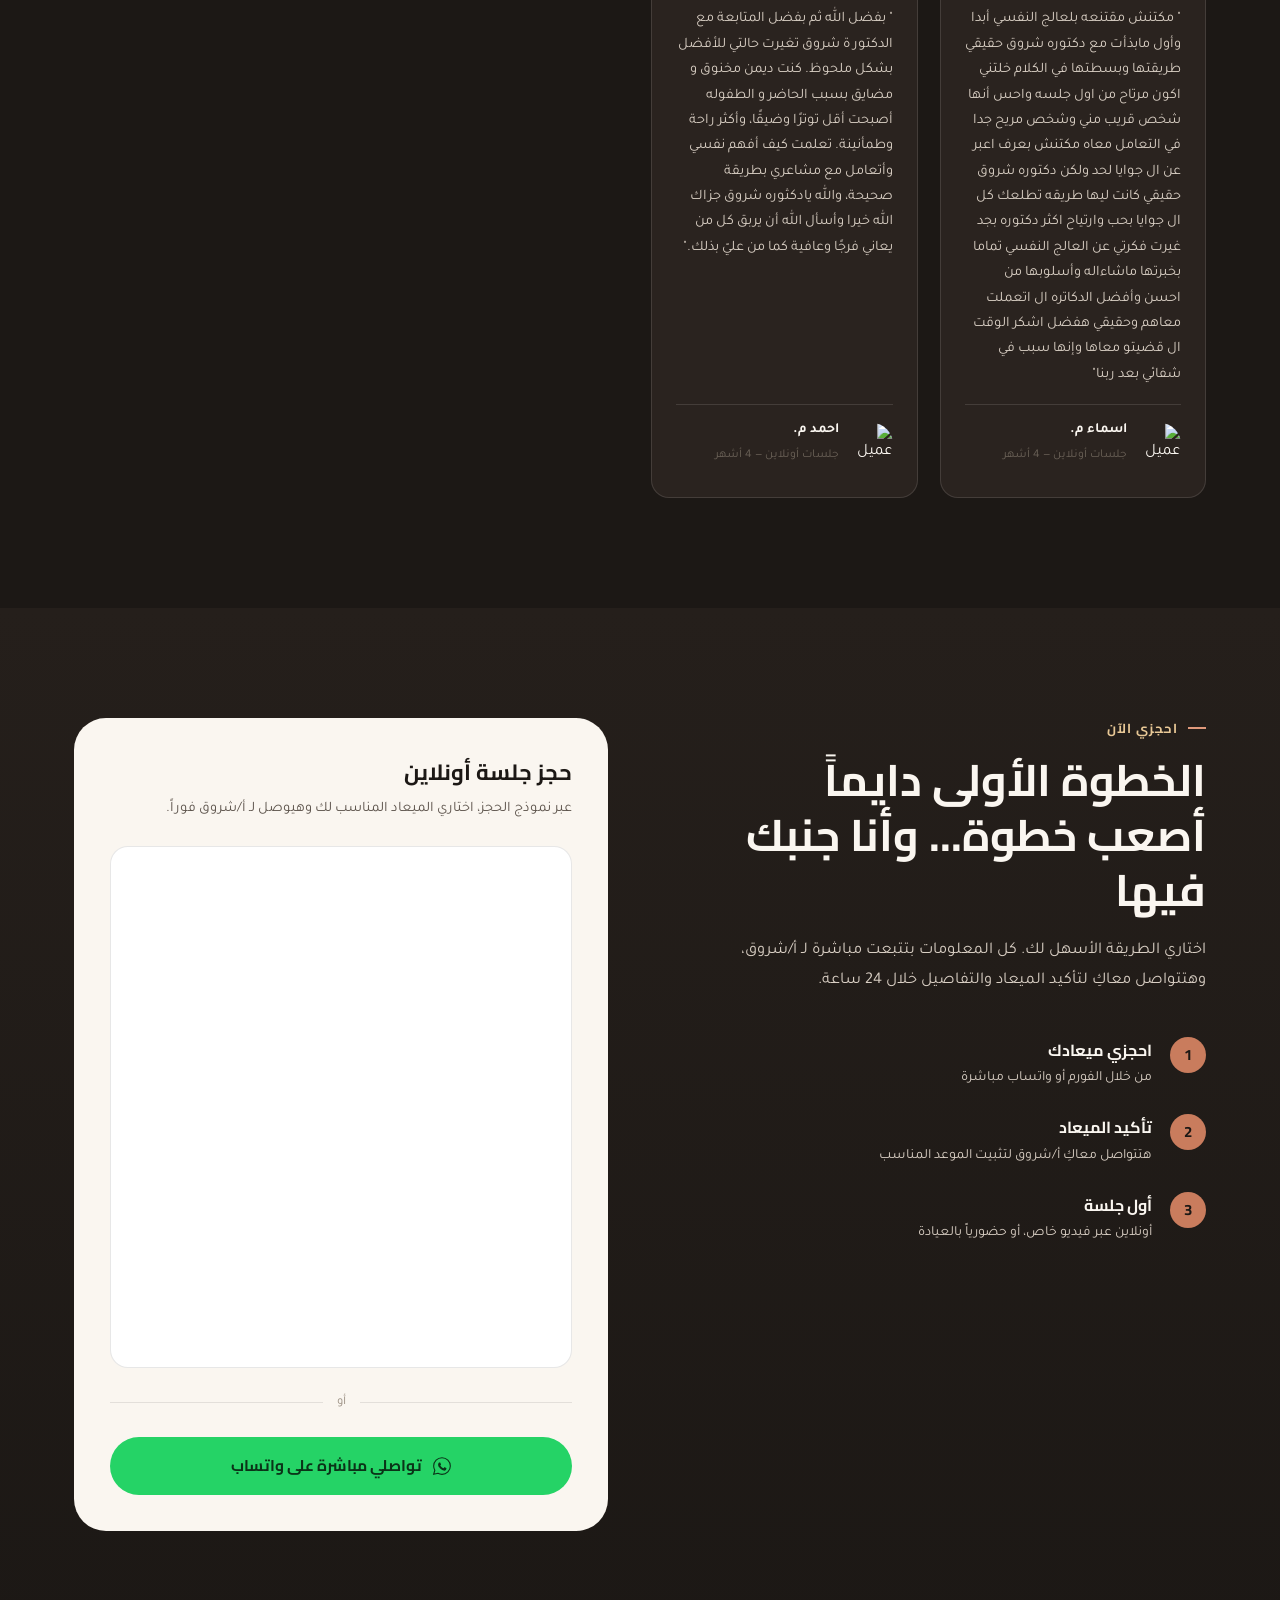
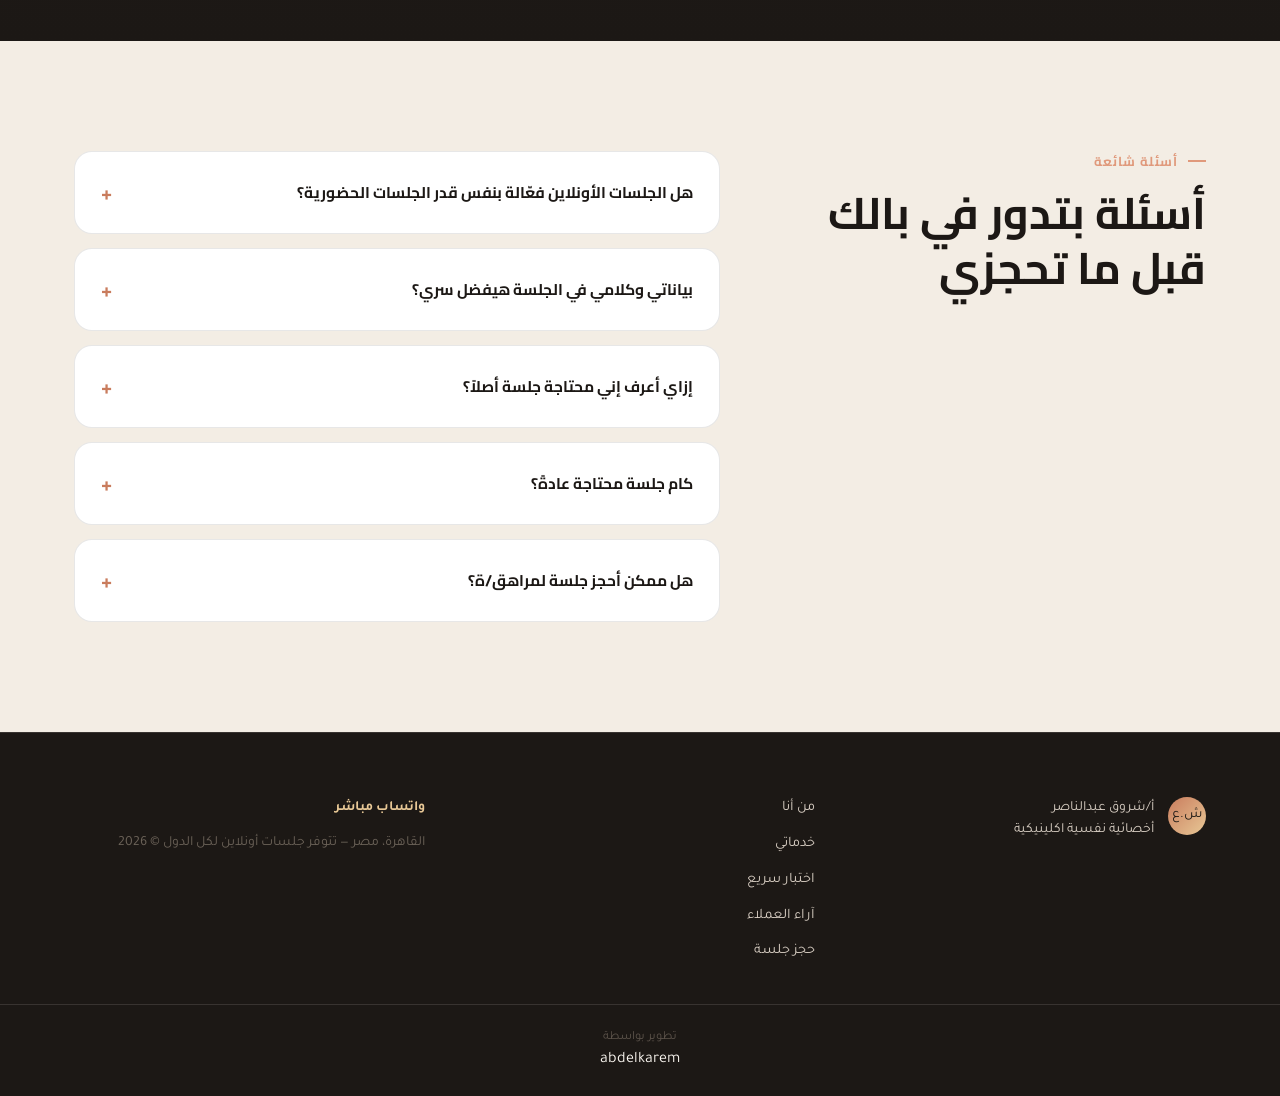
==== commit cb8d7808: "Update services section with new mental health topics Added new services related to anxiety, depress" ====
--- a/index.html
+++ b/index.html
@@ -130,6 +130,14 @@
 </section>
 
 <!-- ============ الخدمات ============ -->
+<!-- ----
+---------------------
+(4)العنوان ي :
+المحتوى: 
+
+ -->
+
+
 <section class="services" id="services">
   <div class="section-inner">
     <div class="section-head">
@@ -139,38 +147,48 @@
     </div>
 
     <div class="services__grid">
-      <article class="service-card">
-        <div class="service-card__icon">
-          <svg width="28" height="28" viewBox="0 0 24 24" fill="none"><path d="M12 21C12 21 4 16 4 9.5C4 6.5 6.5 4 9.5 4C10.9 4 12 4.8 12 4.8C12 4.8 13.1 4 14.5 4C17.5 4 20 6.5 20 9.5C20 16 12 21 12 21Z" stroke="currentColor" stroke-width="1.6" stroke-linejoin="round"/></svg>
-        </div>
-        <h3>جلسات أونلاين فردية</h3>
-        <p>من خلال مكالمه فون أو زوم أو جوجل ميت 
-مناسبه للأشخاص التى تفضل الخصوصيه والبساطة ف التواصل بدون مجهود </p>
-        <span class="service-card__tag">الأكثر طلباً</span>
-      </article>
+      
 
       <article class="service-card">
         <div class="service-card__icon">
           <svg width="28" height="28" viewBox="0 0 24 24" fill="none"><circle cx="12" cy="8" r="3.5" stroke="currentColor" stroke-width="1.6"/><path d="M5 20C5 16.5 8 14.5 12 14.5C16 14.5 19 16.5 19 20" stroke="currentColor" stroke-width="1.6" stroke-linecap="round"/></svg>
         </div>
-        <h3>جلسة حضورية بالعيادة</h3>
-        <p>لو حابة تجربة جلسه وجه لوجه في بيئة هادية ومُجهّزة، الجلسات الحضورية متاحة بمواعيد محدودة أسبوعياً.</p>
+        <h3> اضطراب القلق</h3>
+        <p>
+١/قلق عام( غير محدد بشئ معين)
+٢/نوبات هلع 
+٣/رهاب اجتماعى 
+٤/ قلق من الأماكن الضيقة و الواسعه /المغلقه والمفتوحة 
+٥/قلق من الفقد 
+٦/قلق محدد (فوبيا من الحيوانات)
+٧/ قلق من العمل /الدراسه/ أخذ قرار الزواج أو الارتباط </p>
       </article>
 
       <article class="service-card">
         <div class="service-card__icon">
           <svg width="28" height="28" viewBox="0 0 24 24" fill="none"><path d="M12 3L4 7V12C4 16.5 7.5 20.2 12 21C16.5 20.2 20 16.5 20 12V7L12 3Z" stroke="currentColor" stroke-width="1.6" stroke-linejoin="round"/></svg>
         </div>
-        <h3>القلق والتوتر</h3>
-        <p>أدوات عملية للتعامل مع نوبات القلق، التوتر المستمر، والأفكار اللي مش بتسيبك في حالك بالليل.</p>
-      </article>
-
+        <h3> الاكتئاب</h3>
+        <p> 
+١/اكتئاب رئيسى:
+من مواقف حياتيه تعرض لها أو بدون سبب واضح 
+٢/ اكتئاب الحمل أو مابعد الولاده 
+٣/اكتئاب الدوره الشهريه 
+ </p>
+      </article>
+      
       <article class="service-card">
         <div class="service-card__icon">
           <svg width="28" height="28" viewBox="0 0 24 24" fill="none"><path d="M12 20C16 16 19 13 19 9.5C19 7 17 5 14.5 5C13 5 12 6 12 6C12 6 11 5 9.5 5C7 5 5 7 5 9.5C5 13 8 16 12 20Z" stroke="currentColor" stroke-width="1.6" stroke-linejoin="round"/></svg>
         </div>
-        <h3>الاكتئاب والمزاج المنخفض</h3>
-        <p>لو حاسة إن طاقتك خلصت أو إنك بقيتي بعيدة عن نفسك، نقدر نشتغل على استعادة الإحساس بالحياة تدريجياً.</p>
+        <h3> اضطرابات الشخصية</h3>
+        <p>
+١/ الشخصيه المضاده للمجتمع 
+٢/ الشخصيه الحديه 
+٣/ الشخصيه الهستيريه
+٤/ الشخصيه التجنبيه 
+٥/الشخصيه الاعتماديه (الادمانيه )
+تشمل {ادمان المواد المخدره/ ادمان الطعام سواء فقدان الشهيه أو إفراط ف الشهيه } </p>
       </article>
       
 
@@ -178,35 +196,43 @@
         <div class="service-card__icon">
           <svg width="28" height="28" viewBox="0 0 24 24" fill="none"><path d="M12 20C16 16 19 13 19 9.5C19 7 17 5 14.5 5C13 5 12 6 12 6C12 6 11 5 9.5 5C7 5 5 7 5 9.5C5 13 8 16 12 20Z" stroke="currentColor" stroke-width="1.6" stroke-linejoin="round"/></svg>
         </div>
-        <h3>اضطرابات اخري </h3>
-        <p> اضطراب الوسواس القهري 
-اضطرابات الشخصيه منها (الشخصيه الحديه)</p>
-      </article>
-
+        <h3>اضطراب الوسواس القهري</h3>
+        <p>
+١/  وساوس التلوث والنظافه 
+لو عندك تكرار غسل يدك أكثر من مره او الاستحمام 
+
+٢/  وساوس دينيه 
+لو عندك افكار ف العقيده والذات الالهيه وجوديه غير منتهيه 
+
+٣/ وساوس جنسيه
+لو عندك تكرار لصور جنسيه ف ذهنك غير مرغوبة وتشعر بالخذى انك بتفكر فيها 
+
+٤/وساوس الترتيب 
+ لازم الحاجه تكون مرتبه ومنسقه بطريقه معينه 
+
+٥/وساوس الاكتناز 
+صعوبه في التخلص من الأشياء حتى لو كانت عديمه القيمه 
+</p>
+      </article>
+      
       <article class="service-card">
         <div class="service-card__icon">
           <svg width="28" height="28" viewBox="0 0 24 24" fill="none"><path d="M12 20C16 16 19 13 19 9.5C19 7 17 5 14.5 5C13 5 12 6 12 6C12 6 11 5 9.5 5C7 5 5 7 5 9.5C5 13 8 16 12 20Z" stroke="currentColor" stroke-width="1.6" stroke-linejoin="round"/></svg>
         </div>
-        <h3> الاضطرابات النفسية</h3>
-        <p>اضطراب القلق والإرهاب الاجتماعي ونوبات الهلع
-اضطراب الاكتئاب </p>
-      </article>
-<!-- 
-      <article class="service-card">
-        <div class="service-card__icon">
-          <svg width="28" height="28" viewBox="0 0 24 24" fill="none"><path d="M8 14C8 14 9.5 16 12 16C14.5 16 16 14 16 14" stroke="currentColor" stroke-width="1.6" stroke-linecap="round"/><circle cx="9" cy="9" r="1" fill="currentColor"/><circle cx="15" cy="9" r="1" fill="currentColor"/><circle cx="12" cy="12" r="9" stroke="currentColor" stroke-width="1.6"/></svg>
-        </div>
-        <h3>العلاقات والأزواج</h3>
-        <p>مشكلات التواصل، الثقة، أو القرارات المصيرية في العلاقة — مساحة محايدة لفهم نفسك جوه العلاقة.</p>
-      </article> -->
-
-      <article class="service-card">
-        <div class="service-card__icon">
-          <svg width="28" height="28" viewBox="0 0 24 24" fill="none"><path d="M13 2L4 14H12L11 22L20 10H12L13 2Z" stroke="currentColor" stroke-width="1.6" stroke-linejoin="round"/></svg>
-        </div>
-        <h3>ضغوط العمل والاحتراق الوظيفي</h3>
-        <p>لو شغلك بقى بياخد منك أكتر مما بيدّيك، نقدر نبني حدود صحية ونفهم سبب الإحساس بالاستنزاف.</p>
-      </article>
+        <h3>اضطرابات نفسيه أخري</h3>
+        <p>
+١/اضطراب الفصام
+لو بتسمع اصوات و بتتخيل  حاجات انت بس ال بتشوفها وبتجيلك افكار شك  و اضطهاد 
+وانك متراقب من اجهزه أو أشخاص 
+٢/اضطراب ثنائى القطب 
+لو بتجيلك فترات النشاط الزائد والسعاده المفرطه واسراف زائد وفترات تانيه عكس تماما عزله وحزن شديد
+*ف الحالات دى انت محتاج مساعده من متخصص فورا ولو تعرف حد عنده نفس المشكلات ف انت محتاج تقدمهله المساعده  في أنه يبدأ رحله العلاج مع متخصص
+
+</p>
+      </article>
+      
+      
+
     </div>
   </div>
 </section>
